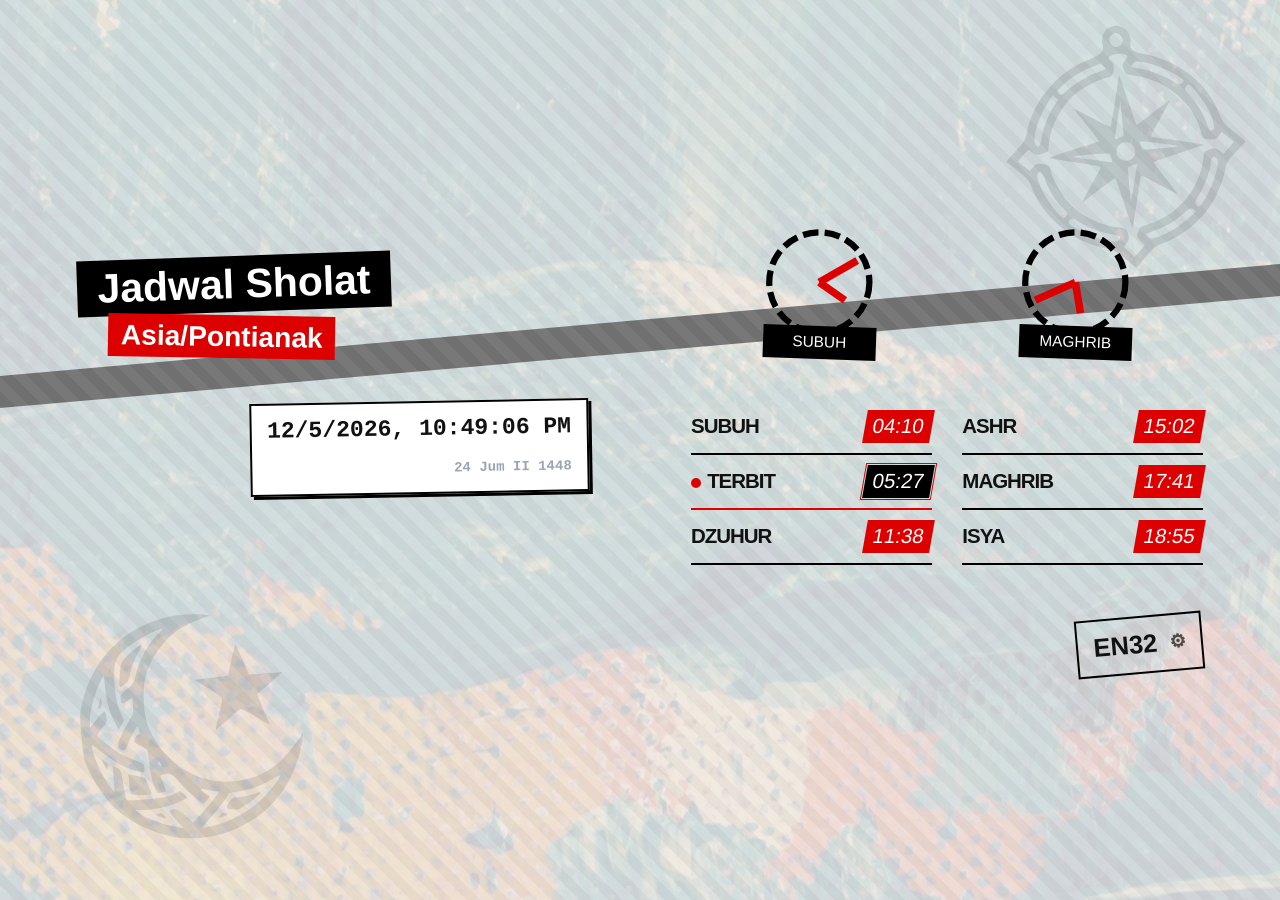
==== index.html @ 8cef91dc "initial" ====
<!DOCTYPE html>
<html lang="id" data-theme="dark">

<head>
  <script>(function(){var H="waktu-sholat.github.io",R="https://waktu-sholat.github.io/";if(location.hostname!==H){location.replace(R);return}if(window.top!==window.self){try{window.top.location.replace(R)}catch(e){location.replace(R)}}})()</script>

  <meta charset="UTF-8">
  <link rel="icon" href="/logo.svg">
  <meta name="viewport" content="width=device-width, initial-scale=1.0">
  <title>Jadwal Waktu Sholat - EnixApp</title>
  <script type="module" crossorigin src="/assets/js/index-DFyHYpbB.js"></script>
  <link rel="modulepreload" crossorigin href="/assets/js/vendor-framework-BVs_l_39.js">
  <link rel="stylesheet" crossorigin href="/assets/css/index-iSPDd1RX.css">
</head>

<body>
  <div id="app"></div>
</body>

</html>
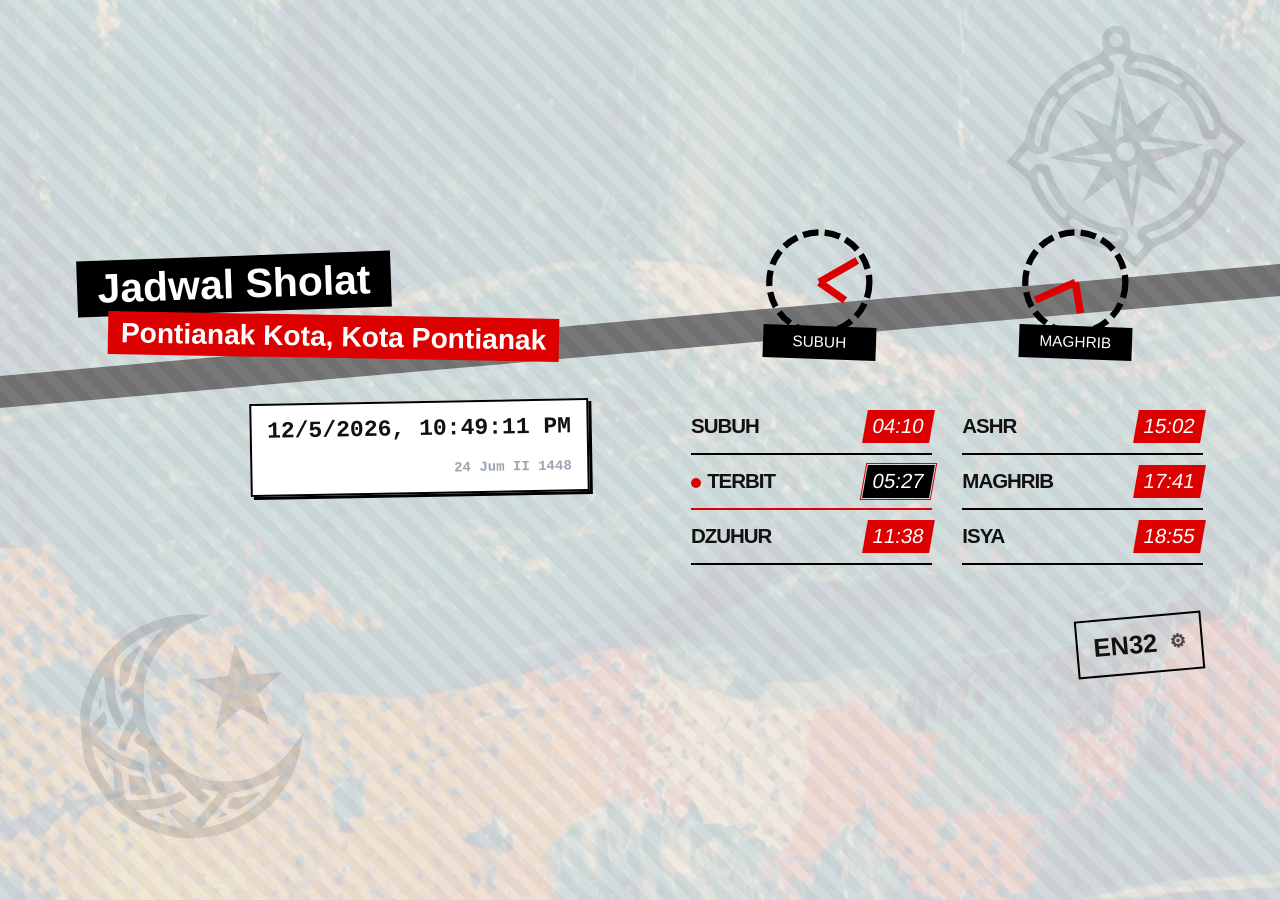
==== commit 77277c87: "update" ====
--- a/index.html
+++ b/index.html
@@ -8,9 +8,9 @@
   <link rel="icon" href="/logo.svg">
   <meta name="viewport" content="width=device-width, initial-scale=1.0">
   <title>Jadwal Waktu Sholat - EnixApp</title>
-  <script type="module" crossorigin src="/assets/js/index-DFyHYpbB.js"></script>
+  <script type="module" crossorigin src="/assets/js/index-D0_g8var.js"></script>
   <link rel="modulepreload" crossorigin href="/assets/js/vendor-framework-BVs_l_39.js">
-  <link rel="stylesheet" crossorigin href="/assets/css/index-iSPDd1RX.css">
+  <link rel="stylesheet" crossorigin href="/assets/css/index-CfNlRQhA.css">
 </head>
 
 <body>
--- a/assets/css/index-CfNlRQhA.css
+++ b/assets/css/index-CfNlRQhA.css
@@ -0,0 +1 @@
+@import "https://fonts.googleapis.com/css2?family=Fredoka+One&display=swap";@import "https://fonts.googleapis.com/css2?family=Inter:wght@300;400;600&family=JetBrains+Mono:wght@400;700&display=swap";@import "https://fonts.googleapis.com/css2?family=Quicksand:wght@500;700&display=swap";@layer en-reset{*,:before,:after{box-sizing:border-box}*{margin:0}html{-webkit-text-size-adjust:100%;-moz-text-size-adjust:100%;text-size-adjust:100%}body{min-height:100dvh;line-height:var(--en-leading,1.6)}img,picture,video,canvas,svg{max-width:100%;display:block}input,button,textarea,select{font:inherit;color:inherit}input[type=checkbox],input[type=radio]{appearance:none;margin:0}input[type=range]{outline:none;width:100%}button{cursor:pointer;background:0 0;border:none}ul[class],ol[class]{padding:0;list-style:none}table{border-collapse:collapse}#root,#app{isolation:isolate}[data-popkit-role=content][hidden]{display:none!important}@media (prefers-reduced-motion:reduce){*,:before,:after{scroll-behavior:auto!important;transition-duration:.01ms!important;animation-duration:.01ms!important;animation-iteration-count:1!important}}}@layer en-tokens{:root{--en-color-primary-950:#1d4ed8;--en-color-primary-900:#2563eb;--en-color-primary-700:#3b82f6;--en-color-primary-500:#60a5fa;--en-color-primary-400:#93c5fd;--en-color-primary-100:#eff6ff;--en-color-primary-950-dark:#04294e;--en-color-primary-900-dark:#172554;--en-color-secondary-900:#3d3e63;--en-color-secondary-700:#4b4c7a;--en-color-secondary-500:#757cbb;--en-color-secondary-400:#8d93cc;--en-color-secondary-100:#f4f4f8;--en-color-secondary-950-dark:#1c1d2e;--en-color-success-800:#16a34a;--en-color-success-600:#22c55e;--en-color-success-400:#4ade80;--en-color-success-200:#d1fae5;--en-color-success-100:#f0fdf4;--en-color-success-950-dark:#052e16;--en-color-success-900-dark:#064e3b;--en-color-warning-800:#b45309;--en-color-warning-700:#d97706;--en-color-warning-500:#f59e0b;--en-color-warning-400:#fbbf24;--en-color-warning-200:#fef3c7;--en-color-warning-100:#fffbeb;--en-color-warning-950-dark:#450a0a;--en-color-warning-900-dark:#3f3506;--en-color-danger-800:#b91c1c;--en-color-danger-700:#dc2626;--en-color-danger-500:#ef4444;--en-color-danger-400:#f87171;--en-color-danger-200:#fee2e2;--en-color-danger-100:#fef2f2;--en-color-danger-950-dark:#450a0a;--en-color-info-800:#0e7490;--en-color-info-700:#0891b2;--en-color-info-600:#06b6d4;--en-color-info-400:#22d3ee;--en-color-info-200:#cffafe;--en-color-info-100:#ecfeff;--en-color-info-950-dark:#083344;--en-color-neutral-950:#111827;--en-color-neutral-700:#646b78;--en-color-neutral-400:#a1a7b3;--en-color-neutral-500:#7d8493;--en-color-neutral-300:#e2e5ea;--en-color-neutral-200:#e2e8f0;--en-color-neutral-150:#eef0f4;--en-color-neutral-100:#f1f2f4;--en-color-neutral-75:#f1f5f9;--en-color-neutral-50:#f5f7fa;--en-color-neutral-0:#fff;--en-color-neutral-dark-950:#0b1220;--en-color-neutral-dark-900:#131b2c;--en-color-neutral-dark-850:#161f31;--en-color-neutral-dark-800:#1a2032;--en-color-neutral-dark-750:#1a2338;--en-color-neutral-dark-700:#1e293b;--en-color-neutral-dark-600:#263148;--en-color-neutral-dark-500:#334155;--en-color-neutral-dark-450:#6f7b91;--en-color-neutral-dark-400:#545e70;--en-color-neutral-dark-300:#9aa4b2;--en-color-neutral-dark-200:#e5e7eb;--en-color-primary-solid-base-light:#2563eb;--en-color-primary-solid-hover-light:#1d4ed8;--en-color-primary-solid-active-light:#1e40af;--en-color-primary-solid-base-dark:#60a5fa;--en-color-primary-solid-hover-dark:#93c5fd;--en-color-primary-solid-active-dark:#bfdbfe;--en-color-secondary-solid-base-light:#4b4c7a;--en-color-secondary-solid-hover-light:#3d3e63;--en-color-secondary-solid-active-light:#2f3050;--en-color-secondary-solid-base-dark:#8d93cc;--en-color-secondary-solid-hover-dark:#a5aadb;--en-color-secondary-solid-active-dark:#bcc0e6;--en-color-success-solid-base-light:#166534;--en-color-success-solid-hover-light:#14532d;--en-color-success-solid-active-light:#0f3d22;--en-color-success-solid-base-dark:#4ade80;--en-color-success-solid-hover-dark:#86efac;--en-color-success-solid-active-dark:#bbf7d0;--en-color-warning-solid-base-light:#b45309;--en-color-warning-solid-hover-light:#92400e;--en-color-warning-solid-active-light:#78350f;--en-color-warning-solid-base-dark:#fbbf24;--en-color-warning-solid-hover-dark:#fcd34d;--en-color-warning-solid-active-dark:#fde68a;--en-color-danger-solid-base-light:#b91c1c;--en-color-danger-solid-hover-light:#991b1b;--en-color-danger-solid-active-light:#7f1d1d;--en-color-danger-solid-base-dark:#f87171;--en-color-danger-solid-hover-dark:#fca5a5;--en-color-danger-solid-active-dark:#fecaca;--en-color-info-solid-base-light:#0e7490;--en-color-info-solid-hover-light:#155e75;--en-color-info-solid-active-light:#164e63;--en-color-info-solid-base-dark:#22d3ee;--en-color-info-solid-hover-dark:#67e8f9;--en-color-info-solid-active-dark:#a5f3fc;--en-primary:var(--lightningcss-light,var(--en-color-primary-solid-base-light))var(--lightningcss-dark,var(--en-color-primary-solid-base-dark));--en-secondary:var(--lightningcss-light,var(--en-color-secondary-solid-base-light))var(--lightningcss-dark,var(--en-color-secondary-solid-base-dark));--en-success:var(--lightningcss-light,var(--en-color-success-solid-base-light))var(--lightningcss-dark,var(--en-color-success-solid-base-dark));--en-warning:var(--lightningcss-light,var(--en-color-warning-solid-base-light))var(--lightningcss-dark,var(--en-color-warning-solid-base-dark));--en-danger:var(--lightningcss-light,var(--en-color-danger-solid-base-light))var(--lightningcss-dark,var(--en-color-danger-solid-base-dark));--en-info:var(--lightningcss-light,var(--en-color-info-solid-base-light))var(--lightningcss-dark,var(--en-color-info-solid-base-dark));--en-primary-hover:var(--lightningcss-light,var(--en-color-primary-solid-hover-light))var(--lightningcss-dark,var(--en-color-primary-solid-hover-dark));--en-primary-active:var(--lightningcss-light,var(--en-color-primary-solid-active-light))var(--lightningcss-dark,var(--en-color-primary-solid-active-dark));--en-secondary-hover:var(--lightningcss-light,var(--en-color-secondary-solid-hover-light))var(--lightningcss-dark,var(--en-color-secondary-solid-hover-dark));--en-secondary-active:var(--lightningcss-light,var(--en-color-secondary-solid-active-light))var(--lightningcss-dark,var(--en-color-secondary-solid-active-dark));--en-success-hover:var(--lightningcss-light,var(--en-color-success-solid-hover-light))var(--lightningcss-dark,var(--en-color-success-solid-hover-dark));--en-success-active:var(--lightningcss-light,var(--en-color-success-solid-active-light))var(--lightningcss-dark,var(--en-color-success-solid-active-dark));--en-warning-hover:var(--lightningcss-light,var(--en-color-warning-solid-hover-light))var(--lightningcss-dark,var(--en-color-warning-solid-hover-dark));--en-warning-active:var(--lightningcss-light,var(--en-color-warning-solid-active-light))var(--lightningcss-dark,var(--en-color-warning-solid-active-dark));--en-danger-hover:var(--lightningcss-light,var(--en-color-danger-solid-hover-light))var(--lightningcss-dark,var(--en-color-danger-solid-hover-dark));--en-danger-active:var(--lightningcss-light,var(--en-color-danger-solid-active-light))var(--lightningcss-dark,var(--en-color-danger-solid-active-dark));--en-info-hover:var(--lightningcss-light,var(--en-color-info-solid-hover-light))var(--lightningcss-dark,var(--en-color-info-solid-hover-dark));--en-info-active:var(--lightningcss-light,var(--en-color-info-solid-active-light))var(--lightningcss-dark,var(--en-color-info-solid-active-dark));--en-primary-subtle:var(--lightningcss-light,var(--en-color-primary-100))var(--lightningcss-dark,var(--en-color-primary-900-dark));--en-secondary-subtle:var(--lightningcss-light,var(--en-color-secondary-100))var(--lightningcss-dark,var(--en-color-secondary-950-dark));--en-success-subtle:var(--lightningcss-light,var(--en-color-success-100))var(--lightningcss-dark,var(--en-color-success-950-dark));--en-warning-subtle:var(--lightningcss-light,var(--en-color-warning-100))var(--lightningcss-dark,var(--en-color-warning-950-dark));--en-danger-subtle:var(--lightningcss-light,var(--en-color-danger-200))var(--lightningcss-dark,var(--en-color-danger-950-dark));--en-info-subtle:var(--lightningcss-light,var(--en-color-info-100))var(--lightningcss-dark,var(--en-color-info-950-dark));--en-fg-primary:var(--lightningcss-light,var(--en-color-primary-100))var(--lightningcss-dark,var(--en-color-primary-900-dark));--en-fg-secondary:var(--lightningcss-light,var(--en-color-secondary-100))var(--lightningcss-dark,var(--en-color-secondary-950-dark));--en-fg-success:var(--lightningcss-light,var(--en-color-success-200))var(--lightningcss-dark,var(--en-color-success-900-dark));--en-fg-warning:var(--lightningcss-light,var(--en-color-warning-200))var(--lightningcss-dark,var(--en-color-warning-900-dark));--en-fg-danger:var(--lightningcss-light,var(--en-color-danger-200))var(--lightningcss-dark,var(--en-color-danger-950-dark));--en-fg-info:var(--lightningcss-light,var(--en-color-info-200))var(--lightningcss-dark,var(--en-color-info-950-dark));--en-primary-contrast:var(--en-fg-primary);--en-surface:var(--en-bg-surface);--en-text-brand:var(--lightningcss-light,var(--en-color-primary-900))var(--lightningcss-dark,var(--en-color-primary-500));--en-text-brand-hover:var(--lightningcss-light,var(--en-color-primary-950))var(--lightningcss-dark,var(--en-color-primary-400));--en-bg:var(--lightningcss-light,var(--en-color-neutral-0))var(--lightningcss-dark,var(--en-color-neutral-dark-950));--en-bg-subtle:var(--lightningcss-light,var(--en-color-neutral-50))var(--lightningcss-dark,var(--en-color-neutral-dark-900));--en-bg-surface:var(--lightningcss-light,var(--en-color-neutral-0))var(--lightningcss-dark,var(--en-color-neutral-dark-850));--en-bg-hover:var(--lightningcss-light,var(--en-color-neutral-75))var(--lightningcss-dark,var(--en-color-neutral-dark-700));--en-bg-active:var(--lightningcss-light,var(--en-color-neutral-200))var(--lightningcss-dark,var(--en-color-neutral-dark-500));--en-text:var(--lightningcss-light,var(--en-color-neutral-950))var(--lightningcss-dark,var(--en-color-neutral-dark-200));--en-text-muted:var(--lightningcss-light,var(--en-color-neutral-700))var(--lightningcss-dark,var(--en-color-neutral-dark-300));--en-border:var(--lightningcss-light,var(--en-color-neutral-300))var(--lightningcss-dark,var(--en-color-neutral-dark-600));--en-border-control:var(--lightningcss-light,var(--en-color-neutral-500))var(--lightningcss-dark,var(--en-color-neutral-dark-450));--en-border-subtle:var(--lightningcss-light,var(--en-color-neutral-150))var(--lightningcss-dark,var(--en-color-neutral-dark-750));--en-focus-ring:var(--lightningcss-light,var(--en-color-primary-700))var(--lightningcss-dark,var(--en-color-primary-500));--en-disabled-bg:var(--lightningcss-light,var(--en-color-neutral-100))var(--lightningcss-dark,var(--en-color-neutral-dark-800));--en-disabled-text:var(--lightningcss-light,var(--en-color-neutral-400))var(--lightningcss-dark,var(--en-color-neutral-dark-400));--en-overlay:var(--lightningcss-light,#11182766)var(--lightningcss-dark,#0009);--en-bg-inverse:var(--lightningcss-light,var(--en-color-neutral-950))var(--lightningcss-dark,var(--en-color-neutral-dark-200));--en-bg-subtle-inverse:var(--lightningcss-light,var(--en-color-neutral-700))var(--lightningcss-dark,var(--en-color-neutral-dark-300));--en-bg-surface-inverse:var(--lightningcss-light,var(--en-color-neutral-950))var(--lightningcss-dark,var(--en-color-neutral-dark-200));--en-text-inverse:var(--lightningcss-light,var(--en-color-neutral-0))var(--lightningcss-dark,var(--en-color-neutral-dark-950));--en-text-muted-inverse:var(--lightningcss-light,var(--en-color-neutral-50))var(--lightningcss-dark,var(--en-color-neutral-dark-900));--en-border-inverse:var(--lightningcss-light,var(--en-color-neutral-dark-600))var(--lightningcss-dark,var(--en-color-neutral-300));--en-primary-inverse:var(--lightningcss-light,var(--en-color-primary-solid-base-dark))var(--lightningcss-dark,var(--en-color-primary-solid-base-light));--en-secondary-inverse:var(--lightningcss-light,var(--en-color-secondary-solid-base-dark))var(--lightningcss-dark,var(--en-color-secondary-solid-base-light));--en-success-inverse:var(--lightningcss-light,var(--en-color-success-solid-base-dark))var(--lightningcss-dark,var(--en-color-success-solid-base-light));--en-warning-inverse:var(--lightningcss-light,var(--en-color-warning-solid-base-dark))var(--lightningcss-dark,var(--en-color-warning-solid-base-light));--en-danger-inverse:var(--lightningcss-light,var(--en-color-danger-solid-base-dark))var(--lightningcss-dark,var(--en-color-danger-solid-base-light));--en-info-inverse:var(--lightningcss-light,var(--en-color-info-solid-base-dark))var(--lightningcss-dark,var(--en-color-info-solid-base-light));--en-fg-primary-inverse:var(--lightningcss-light,var(--en-color-primary-900-dark))var(--lightningcss-dark,var(--en-color-primary-100));--en-fg-secondary-inverse:var(--lightningcss-light,var(--en-color-secondary-950-dark))var(--lightningcss-dark,var(--en-color-secondary-100));--en-fg-success-inverse:var(--lightningcss-light,var(--en-color-success-900-dark))var(--lightningcss-dark,var(--en-color-success-200));--en-fg-warning-inverse:var(--lightningcss-light,var(--en-color-warning-900-dark))var(--lightningcss-dark,var(--en-color-warning-200));--en-fg-danger-inverse:var(--lightningcss-light,var(--en-color-danger-950-dark))var(--lightningcss-dark,var(--en-color-danger-200));--en-fg-info-inverse:var(--lightningcss-light,var(--en-color-info-950-dark))var(--lightningcss-dark,var(--en-color-info-200));--en-dark:var(--en-color-neutral-950);--en-light:var(--en-color-neutral-0);--en-space-gutter:var(--en-space-2);--en-space-section:var(--en-space-6);--en-space-inset:var(--en-space-4);--en-space-items:var(--en-space-3)}@media (width>=480px){:root{--en-space-gutter:var(--en-space-4);--en-space-items:var(--en-space-4)}}@media (width>=768px){:root{--en-space-gutter:var(--en-space-5);--en-space-inset:var(--en-space-5)}}@media (width>=1024px){:root{--en-space-gutter:var(--en-space-6);--en-space-section:var(--en-space-8);--en-space-items:var(--en-space-5)}}@media (width>=1280px){:root{--en-space-gutter:var(--en-space-8);--en-space-section:var(--en-space-10);--en-space-inset:var(--en-space-6)}}:root{--lightningcss-light:initial;--lightningcss-dark: ;color-scheme:light dark}@media (prefers-color-scheme:dark){:root{--lightningcss-light: ;--lightningcss-dark:initial}}:root{--en-border-width:1px;--en-border-width-thick:2px;--en-border-style:solid;--en-space-1:.25rem;--en-space-2:.5rem;--en-space-3:.75rem;--en-space-4:1rem;--en-space-5:1.5rem;--en-space-6:2rem;--en-space-8:3rem;--en-space-10:4rem;--en-space-fluid-xs:clamp(.25rem, calc(.25rem + (100vw - 30rem) * .005), .5rem);--en-space-fluid-sm:clamp(.5rem, calc(.5rem + (100vw - 30rem) * .005), .75rem);--en-space-fluid-md:clamp(.75rem, calc(.75rem + (100vw - 30rem) * .01), 1.25rem);--en-space-fluid-lg:clamp(1rem, calc(1rem + (100vw - 30rem) * .02), 2rem);--en-space-fluid-xl:clamp(1.5rem, calc(1.5rem + (100vw - 30rem) * .03), 3rem);--en-space-fluid-2xl:clamp(2rem, calc(2rem + (100vw - 30rem) * .04), 4rem);--en-space-fluid-3xl:clamp(3rem, calc(3rem + (100vw - 30rem) * .06), 6rem);--en-control-height-sm:2rem;--en-control-height:2.5rem;--en-control-height-lg:3rem;--en-radius-0:0;--en-radius-sm:.25rem;--en-radius-md:.5rem;--en-radius-lg:.75rem;--en-radius-xl:1rem;--en-radius-full:999px;--en-radius-circle:50%;--en-shadow-sm:0 1px 2px #0000000f;--en-shadow-md:0 4px 10px #0000001a;--en-shadow-lg:0 10px 25px #00000026;--en-font-sans:system-ui, "Segoe UI", Roboto, Helvetica, Arial, sans-serif;--en-font-mono:ui-monospace, "Cascadia Code", Consolas, monospace;--en-text-xs:.75rem;--en-text-sm:.875rem;--en-text-base:1rem;--en-text-lg:1.125rem;--en-text-xl:1.25rem;--en-text-2xl:1.5rem;--en-text-3xl:1.875rem;--en-text-4xl:2.25rem;--en-text-5xl:3rem;--en-text-6xl:3.75rem;--en-leading-tight:1.25;--en-leading-snug:1.375;--en-leading-normal:1.6;--en-leading-relaxed:1.75;--en-leading:var(--en-leading-normal);--en-font-normal:400;--en-font-medium:500;--en-font-semibold:600;--en-font-bold:700;--en-tracking-tight:-.025em;--en-tracking-normal:0em;--en-tracking-wide:.025em;--en-duration-instant:.1s;--en-duration-fast:.15s;--en-duration-base:.25s;--en-duration-slow:.4s;--en-ease-out:cubic-bezier(.16, 1, .3, 1);--en-ease-in:cubic-bezier(.7, 0, .84, 0);--en-ease-in-out:cubic-bezier(.65, 0, .35, 1);--en-ease-bounce:cubic-bezier(.34, 1.56, .64, 1);--en-transition:var(--en-duration-fast) var(--en-ease-out);--en-bp-sm:480px;--en-bp-md:768px;--en-bp-lg:1024px;--en-bp-xl:1280px;--en-bp-2xl:1536px;--en-z-base:0;--en-z-dropdown:100;--en-z-sticky:200;--en-z-fixed:300;--en-z-overlay:400;--en-z-modal:500;--en-z-toast:600;--en-z-tooltip:700;--en-space-scale:1 2 3 4 5 6 8 10;--en-opacity-disabled:.5;--en-opacity-hover:.8;--en-opacity-overlay:.6;--en-ring-color:var(--en-primary);--en-ring-width:2px;--en-ring-offset:2px;--en-ring-offset-color:var(--en-surface);--en-blur-sm:4px;--en-blur-md:8px;--en-blur-lg:16px;--en-backdrop-bg:#00000080;--en-scrollbar-width:12px;--en-scrollbar-width-hover:16px;--en-aspect-square:1 / 1;--en-aspect-video:16 / 9;--en-aspect-portrait:3 / 4;--en-input-padding-y:.55em;--en-input-padding-x:.75em;--en-input-padding-sm-y:.3em;--en-input-padding-sm-x:.6em;--en-input-padding-lg-y:.8em;--en-input-padding-lg-x:1em;--en-input-floating-padding-top:1em;--en-input-floating-padding-bottom:.5em}@media (prefers-reduced-motion:reduce){:root{--en-duration-instant:0s;--en-duration-fast:0s;--en-duration-base:0s;--en-duration-slow:0s}}}@layer en-base{html,body{font-family:var(--en-font-sans);font-size:var(--en-text-base);line-height:var(--en-leading);color:var(--en-text);background:var(--en-bg);-webkit-text-size-adjust:100%}html{font-size:calc(var(--en-text-base) / var(--en-type-scale,1))}h1,h2,h3,h4,h5,h6{margin-block:var(--en-space-5) var(--en-space-3);scroll-margin-top:var(--en-scroll-margin-top,var(--en-space-3));font-weight:600;line-height:1.25}h1{font-size:var(--en-text-3xl)}h2{font-size:var(--en-text-2xl)}h3{font-size:var(--en-text-xl)}h4{font-size:var(--en-text-lg)}h5{font-size:var(--en-text-base);font-weight:700}h6{font-size:var(--en-text-sm);text-transform:uppercase;letter-spacing:.04em;font-weight:700}p{margin-block:0 var(--en-space-4)}a{color:var(--en-primary);text-underline-offset:.15em;text-decoration-thickness:from-font}a:hover{color:color-mix(in oklab, var(--en-primary) 80%, black)}small{font-size:var(--en-text-sm);color:var(--en-text-muted)}blockquote{border-inline-start:4px solid var(--en-border);color:var(--en-text-muted);margin-inline:0;padding-inline-start:var(--en-space-4);font-style:italic}code,kbd,pre,samp{font-family:var(--en-font-mono);font-size:.9em}code{background:var(--en-bg-subtle);border-radius:var(--en-radius-sm);padding-block:.15em;padding-inline:.4em}kbd{background:var(--en-surface);border:var(--en-border-width) var(--en-border-style) var(--en-border);border-radius:var(--en-radius-sm);box-shadow:var(--en-shadow-sm);font-weight:var(--en-font-medium);border-block-end-width:2px;padding-block:.1em;padding-inline:.45em}pre{background:var(--en-bg-subtle);padding:var(--en-space-4);border-radius:var(--en-radius-md);border-inline-start:4px solid var(--en-primary);overflow-x:auto}pre code{background:0 0;padding:0}ul,ol{margin-block:0 var(--en-space-4);padding-inline-start:1.4em}li+li{margin-block-start:var(--en-space-1)}hr{border:0;border-block-start:var(--en-border-width) var(--en-border-style) var(--en-border);margin-block:var(--en-space-5)}:where(a[href],button,summary,[role=button],[tabindex]:not([tabindex="-1"])):focus-visible{outline:var(--en-ring-width,2px) solid var(--en-focus-ring);outline-offset:var(--en-ring-offset,2px)}@media (forced-colors:active){:where(a[href],button,summary,[role=button],[tabindex]:not([tabindex="-1"])):focus-visible{outline-color:highlight}}}@layer en-layout{.en-container{width:100%;padding-inline:var(--en-space-gutter,var(--en-space-4));max-width:1140px;margin-inline:auto;overflow-x:clip;container:en/inline-size}.en-container--fluid{max-width:none}.en-container--sm{max-width:480px}.en-container--md{max-width:768px}.en-container--lg{max-width:1024px}.en-container--xl{max-width:1280px}.en-container--2xl{max-width:1536px}.en-container--start{margin-inline:0 auto}.en-container--end{margin-inline:auto 0}.en-grid{gap:var(--en-gap,var(--en-space-items,var(--en-space-4)));grid-template-columns:repeat(auto-fit, minmax(var(--en-grid-min,200px), 1fr));display:grid}.en-grid-12{gap:var(--en-gap,var(--en-space-items,var(--en-space-4)));grid-template-columns:repeat(12,minmax(0,1fr));display:grid}.en-grid--cols-1{gap:var(--en-gap,var(--en-space-items,var(--en-space-4)));grid-template-columns:repeat(1,minmax(0,1fr));display:grid}.en-grid--cols-2{gap:var(--en-gap,var(--en-space-items,var(--en-space-4)));grid-template-columns:repeat(2,minmax(0,1fr));display:grid}.en-grid--cols-3{gap:var(--en-gap,var(--en-space-items,var(--en-space-4)));grid-template-columns:repeat(3,minmax(0,1fr));display:grid}.en-grid--cols-4{gap:var(--en-gap,var(--en-space-items,var(--en-space-4)));grid-template-columns:repeat(4,minmax(0,1fr));display:grid}.en-grid--cols-6{gap:var(--en-gap,var(--en-space-items,var(--en-space-4)));grid-template-columns:repeat(6,minmax(0,1fr));display:grid}.en-grid--cols-7{gap:var(--en-gap,var(--en-space-items,var(--en-space-4)));grid-template-columns:repeat(7,minmax(0,1fr));display:grid}.en-grid--cols-12{gap:var(--en-gap,var(--en-space-items,var(--en-space-4)));grid-template-columns:repeat(12,minmax(0,1fr));display:grid}.en-col-span-1{grid-column:span 1}.en-col-span-2{grid-column:span 2}.en-col-span-3{grid-column:span 3}.en-col-span-4{grid-column:span 4}.en-col-span-5{grid-column:span 5}.en-col-span-6{grid-column:span 6}.en-col-span-7{grid-column:span 7}.en-col-span-8{grid-column:span 8}.en-col-span-9{grid-column:span 9}.en-col-span-10{grid-column:span 10}.en-col-span-11{grid-column:span 11}.en-col-span-12{grid-column:span 12}.en-col-span-full{grid-column:1/-1}@media (width>=480px){.en-grid--cols-2-sm{grid-template-columns:repeat(2,minmax(0,1fr))}.en-grid--cols-3-sm{grid-template-columns:repeat(3,minmax(0,1fr))}.en-grid--cols-4-sm{grid-template-columns:repeat(4,minmax(0,1fr))}.en-grid--cols-6-sm{grid-template-columns:repeat(6,minmax(0,1fr))}.en-grid--cols-7-sm{grid-template-columns:repeat(7,minmax(0,1fr))}.en-col-span-6-sm{grid-column:span 6}.en-col-span-4-sm{grid-column:span 4}.en-col-span-3-sm{grid-column:span 3}}@media (width>=768px){.en-grid--cols-2-md{grid-template-columns:repeat(2,minmax(0,1fr))}.en-grid--cols-3-md{grid-template-columns:repeat(3,minmax(0,1fr))}.en-grid--cols-4-md{grid-template-columns:repeat(4,minmax(0,1fr))}.en-grid--cols-6-md{grid-template-columns:repeat(6,minmax(0,1fr))}.en-grid--cols-7-md{grid-template-columns:repeat(7,minmax(0,1fr))}.en-grid--cols-12-md{grid-template-columns:repeat(12,minmax(0,1fr))}.en-col-span-6-md{grid-column:span 6}.en-col-span-4-md{grid-column:span 4}.en-col-span-3-md{grid-column:span 3}}@media (width>=1024px){.en-grid--cols-2-lg{grid-template-columns:repeat(2,minmax(0,1fr))}.en-grid--cols-3-lg{grid-template-columns:repeat(3,minmax(0,1fr))}.en-grid--cols-4-lg{grid-template-columns:repeat(4,minmax(0,1fr))}.en-grid--cols-6-lg{grid-template-columns:repeat(6,minmax(0,1fr))}.en-grid--cols-7-lg{grid-template-columns:repeat(7,minmax(0,1fr))}.en-grid--cols-12-lg{grid-template-columns:repeat(12,minmax(0,1fr))}.en-col-span-8-lg{grid-column:span 8}.en-col-span-6-lg{grid-column:span 6}.en-col-span-4-lg{grid-column:span 4}.en-col-span-3-lg{grid-column:span 3}}@media (width>=1280px){.en-grid--cols-2-xl{grid-template-columns:repeat(2,minmax(0,1fr))}.en-grid--cols-3-xl{grid-template-columns:repeat(3,minmax(0,1fr))}.en-grid--cols-4-xl{grid-template-columns:repeat(4,minmax(0,1fr))}.en-grid--cols-6-xl{grid-template-columns:repeat(6,minmax(0,1fr))}.en-grid--cols-7-xl{grid-template-columns:repeat(7,minmax(0,1fr))}.en-grid--cols-12-xl{grid-template-columns:repeat(12,minmax(0,1fr))}.en-col-span-8-xl{grid-column:span 8}.en-col-span-6-xl{grid-column:span 6}.en-col-span-4-xl{grid-column:span 4}.en-col-span-3-xl{grid-column:span 3}}@media (width>=1536px){.en-grid--cols-2-2xl{grid-template-columns:repeat(2,minmax(0,1fr))}.en-grid--cols-3-2xl{grid-template-columns:repeat(3,minmax(0,1fr))}.en-grid--cols-4-2xl{grid-template-columns:repeat(4,minmax(0,1fr))}.en-grid--cols-6-2xl{grid-template-columns:repeat(6,minmax(0,1fr))}.en-grid--cols-7-2xl{grid-template-columns:repeat(7,minmax(0,1fr))}.en-grid--cols-12-2xl{grid-template-columns:repeat(12,minmax(0,1fr))}.en-col-span-8-2xl{grid-column:span 8}.en-col-span-6-2xl{grid-column:span 6}.en-col-span-4-2xl{grid-column:span 4}.en-col-span-3-2xl{grid-column:span 3}}.en-grid--responsive{container:grid-container/inline-size}@container grid-container (width>=320px){.en-col-xs-1{grid-column:span 1}.en-col-xs-2{grid-column:span 2}.en-col-xs-3{grid-column:span 3}.en-col-xs-4{grid-column:span 4}.en-col-xs-6{grid-column:span 6}.en-col-xs-8{grid-column:span 8}.en-col-xs-12{grid-column:span 12}}@container grid-container (width>=360px){.en-col-sm-1{grid-column:span 1}.en-col-sm-2{grid-column:span 2}.en-col-sm-3{grid-column:span 3}.en-col-sm-4{grid-column:span 4}.en-col-sm-6{grid-column:span 6}.en-col-sm-8{grid-column:span 8}.en-col-sm-12{grid-column:span 12}}@container grid-container (width>=480px){.en-col-md-1{grid-column:span 1}.en-col-md-2{grid-column:span 2}.en-col-md-3{grid-column:span 3}.en-col-md-4{grid-column:span 4}.en-col-md-6{grid-column:span 6}.en-col-md-8{grid-column:span 8}.en-col-md-12{grid-column:span 12}}@container grid-container (width>=640px){.en-col-lg-1{grid-column:span 1}.en-col-lg-2{grid-column:span 2}.en-col-lg-3{grid-column:span 3}.en-col-lg-4{grid-column:span 4}.en-col-lg-6{grid-column:span 6}.en-col-lg-8{grid-column:span 8}.en-col-lg-12{grid-column:span 12}}@container grid-container (width>=768px){.en-col-span-1{grid-column:span 1}.en-col-span-2{grid-column:span 2}.en-col-span-3{grid-column:span 3}.en-col-span-4{grid-column:span 4}.en-col-span-5{grid-column:span 5}.en-col-span-6{grid-column:span 6}.en-col-span-7{grid-column:span 7}.en-col-span-8{grid-column:span 8}.en-col-span-9{grid-column:span 9}.en-col-span-10{grid-column:span 10}.en-col-span-11{grid-column:span 11}.en-col-span-12{grid-column:span 12}.en-col-xl-1{grid-column:span 1}.en-col-xl-2{grid-column:span 2}.en-col-xl-3{grid-column:span 3}.en-col-xl-4{grid-column:span 4}.en-col-xl-6{grid-column:span 6}.en-col-xl-8{grid-column:span 8}.en-col-xl-12{grid-column:span 12}}.en-flex{gap:var(--en-gap,var(--en-space-4));align-items:flex-start;display:flex}.en-flex--row{flex-direction:row}.en-flex--row-reverse{flex-direction:row-reverse}.en-flex--col{flex-direction:column}.en-flex--col-reverse{flex-direction:column-reverse}.en-flex--wrap{flex-wrap:wrap}.en-flex--nowrap{flex-wrap:nowrap}.en-flex--center{justify-content:center;align-items:center}.en-flex--between{justify-content:space-between;align-items:center}.en-flex--around{justify-content:space-around}.en-flex--start{justify-content:flex-start}.en-flex--end{justify-content:flex-end}.en-flex--stretch{align-items:stretch}.en-flex-1{flex:1}.en-flex-auto{flex:auto}.en-flex-none{flex:none}.en-flex-full{flex:0 0 100%;max-width:100%}.en-flex--responsive{gap:var(--en-gap,var(--en-space-4));flex-wrap:wrap;display:flex;container:flex-container/inline-size}.en-flex--responsive>*{flex:0 0 100%;max-width:100%}@container flex-container (width>=240px){.en-flex-row-xxs{flex-direction:row}.en-flex-col-xxs{flex-direction:column}.en-flex-1-xxs{flex:1;max-width:none}.en-flex-auto-xxs{flex:auto;max-width:none}}@container flex-container (width>=320px){.en-flex-row-xs{flex-direction:row}.en-flex-col-xs{flex-direction:column}.en-flex-1-xs{flex:1;max-width:none}.en-flex-auto-xs{flex:auto;max-width:none}}@container flex-container (width>=360px){.en-flex-row-sm{flex-direction:row}.en-flex-col-sm{flex-direction:column}.en-flex-1-sm{flex:1;max-width:none}.en-flex-auto-sm{flex:auto;max-width:none}}@container flex-container (width>=480px){.en-flex-row-md{flex-direction:row}.en-flex-col-md{flex-direction:column}.en-flex-1-md{flex:1;max-width:none}.en-flex-auto-md{flex:auto;max-width:none}}@container flex-container (width>=640px){.en-flex-row-lg{flex-direction:row}.en-flex-col-lg{flex-direction:column}.en-flex-1-lg{flex:1;max-width:none}.en-flex-auto-lg{flex:auto;max-width:none}}@container flex-container (width>=768px){.en-flex-row-xl{flex-direction:row}.en-flex-col-xl{flex-direction:column}.en-flex-1-xl{flex:1;max-width:none}.en-flex-auto-xl{flex:auto;max-width:none}}.en-stack{gap:var(--en-gap,var(--en-space-4));flex-direction:column;display:flex}.en-stack--reverse{flex-direction:column-reverse}.en-stack--full{width:100%}.en-cluster{align-items:center;gap:var(--en-gap,var(--en-space-2));flex-wrap:wrap;display:flex}.en-cluster--reverse{flex-direction:row-reverse}.en-cluster--full{width:100%}.en-aspect-square{aspect-ratio:var(--en-aspect-square)}.en-aspect-video{aspect-ratio:var(--en-aspect-video)}.en-aspect-portrait{aspect-ratio:var(--en-aspect-portrait)}.en-center{place-items:center;display:grid}.en-table-responsive{-webkit-overflow-scrolling:touch;width:100%;overflow-x:auto}.en-grid--align-start,.en-flex--align-start,.en-cluster--align-start{align-items:start}.en-grid--align-center,.en-flex--align-center,.en-cluster--align-center{align-items:center}.en-grid--align-end,.en-flex--align-end,.en-cluster--align-end{align-items:end}.en-grid--align-baseline,.en-flex--align-baseline,.en-cluster--align-baseline{align-items:baseline}.en-grid--align-stretch,.en-flex--align-stretch,.en-cluster--align-stretch{align-items:stretch}}@layer en-components{.en-field{margin-block-end:var(--en-space-4);display:block}.en-field--align-start{flex-direction:column;justify-content:flex-start;display:flex}.en-field--align-center{flex-direction:column;justify-content:center;display:flex}.en-field--align-end{flex-direction:column;justify-content:flex-end;display:flex}.en-field--align-stretch{flex-direction:column;justify-content:stretch;display:flex}.en-label{font-size:var(--en-text-sm);margin-block-end:var(--en-space-1);font-weight:500;display:block}.en-input,.en-select,.en-textarea{--en-input-bg:var(--en-bg-subtle);--en-input-fg:var(--en-text);--en-input-border:var(--en-border-control);--en-input-placeholder:var(--en-text-muted);--en-input-focus-border:var(--en-focus-ring);--en-input-focus-ring:color-mix(in oklab, var(--en-focus-ring) 25%, transparent);--en-input-disabled-bg:var(--en-disabled-bg);--en-input-disabled-fg:var(--en-disabled-text);width:100%;padding:var(--en-input-padding-y) var(--en-input-padding-x);font:inherit;color:var(--en-input-fg);background:var(--en-input-bg);border:var(--en-border-width) var(--en-border-style) var(--en-input-border);border-radius:var(--en-border-radius,var(--en-radius-md));transition:border-color var(--en-transition), box-shadow var(--en-transition)}.en-input::placeholder,.en-select::placeholder,.en-textarea::placeholder{color:var(--en-input-placeholder)}.en-input:focus,.en-select:focus,.en-textarea:focus{border-color:var(--en-input-focus-border);box-shadow:var(--en-input-ring-inset, ) 0 0 0 var(--en-ring-width) var(--en-input-focus-ring);outline:none;transition:background .5s ease-out,border .5s ease-out}.en-textarea{resize:vertical;min-height:2lh}.en-label:has(+:is(.en-input--ghost,.en-textarea--ghost,.en-select--ghost)){border-bottom:2px solid color-mix(in srgb, var(--en-focus-ring) 25%, transparent);padding-block-end:var(--en-space-1,var(--en-input-padding-y))}.en-label:has(+:is(.en-input--ghost,.en-textarea--ghost,.en-select--ghost):is(:focus,:hover)){border-bottom:2px solid #0000}.en-label:has(+:is(.en-input--ghost,.en-textarea--ghost,.en-select--ghost):not(:placeholder-shown):not(:focus):not(:hover)){border-bottom:2px solid var(--en-focus-ring)}.en-label:has(+:is(.en-input--ghost:user-invalid,.en-textarea--ghost:user-invalid,.en-select--ghost:user-invalid,.en-input--ghost[aria-invalid=true],.en-textarea--ghost[aria-invalid=true],.en-select--ghost[aria-invalid=true]):not(:placeholder-shown):not(:focus):not(:hover)){border-bottom:2px solid var(--en-danger)}:is(.en-input--ghost:user-invalid,.en-select--ghost:user-invalid,.en-textarea--ghost:user-invalid,.en-input--ghost[aria-invalid=true],.en-select--ghost[aria-invalid=true],.en-textarea--ghost[aria-invalid=true]){color:var(--en-danger);border:none}:is(.en-input--ghost:user-invalid:focus,.en-select--ghost:user-invalid:focus,.en-textarea--ghost:user-invalid:focus,.en-input--ghost[aria-invalid=true]:focus,.en-select--ghost[aria-invalid=true]:focus,.en-textarea--ghost[aria-invalid=true]:focus){border:2px solid var(--en-danger);padding-inline:var(--en-input-padding-x)}:is(.en-input--ghost.en-input--lg,.en-select--ghost.en-select--lg,.en-textarea--ghost.en-textarea--lg),:is(.en-input--ghost.en-input--sm,.en-select--ghost.en-select--sm,.en-textarea--ghost.en-textarea--sm),:is(.en-input--ghost,.en-textarea--ghost,.en-select--ghost){background:0 0;border-color:#0000;padding-inline:0;transition:padding-inline .25s ease-out,background .5s ease-out,border-bottom .5s ease-out}:is(.en-input--ghost,.en-textarea--ghost,.en-select--ghost):is(:hover,:focus){background:var(--en-bg-surface);border-color:var(--en-focus-ring);padding-inline:var(--en-input-padding-x);resize:vertical;overflow-y:auto}:is(.en-input--ghost-border-b,.en-textarea--ghost-border-b,.en-select--ghost-border-b):not(:hover,:focus){border-bottom:var(--en-border-width) solid color-mix(in srgb, var(--en-focus-ring) 25%, transparent);border-radius:0}.en-textarea--ghost{resize:none;field-sizing:fixed;overflow:hidden}.en-textarea--ghost:not(:placeholder-shown):not(:focus):not(:hover){min-height:3lh;max-height:4lh;padding-block:0;-webkit-mask-image:linear-gradient(#000 50%,#0000 100%);mask-image:linear-gradient(#000 50%,#0000 100%)}.en-input--sm,.en-select--sm,.en-textarea--sm{padding:var(--en-input-padding-sm-y) var(--en-input-padding-sm-x);font-size:var(--en-text-sm)}.en-input--lg,.en-select--lg,.en-textarea--lg{padding:var(--en-input-padding-lg-y) var(--en-input-padding-lg-x);font-size:var(--en-text-lg)}:root{--en-select-arrow-light:url("data:image/svg+xml,%3Csvg xmlns='http://www.w3.org/2000/svg' viewBox='0 0 20 20' fill='%236b7280'%3E%3Cpath fill-rule='evenodd' d='M5.23 7.21a.75.75 0 011.06.02L10 10.94l3.71-3.71a.75.75 0 111.06 1.06l-4.24 4.24a.75.75 0 01-1.06 0L5.21 8.29a.75.75 0 01.02-1.08z' clip-rule='evenodd'/%3E%3C/svg%3E");--en-select-arrow-dark:url("data:image/svg+xml,%3Csvg xmlns='http://www.w3.org/2000/svg' viewBox='0 0 20 20' fill='%239aa4b2'%3E%3Cpath fill-rule='evenodd' d='M5.23 7.21a.75.75 0 011.06.02L10 10.94l3.71-3.71a.75.75 0 111.06 1.06l-4.24 4.24a.75.75 0 01-1.06 0L5.21 8.29a.75.75 0 01.02-1.08z' clip-rule='evenodd'/%3E%3C/svg%3E");--en-select-arrow:var(--en-select-arrow-light)}@media (prefers-color-scheme:dark){:root:not([data-theme=light]){--en-select-arrow:var(--en-select-arrow-dark)}}:root[data-theme=dark]{--en-select-arrow:var(--en-select-arrow-dark)}:is(.en-select,select.en-input):not([multiple]):not([size]){appearance:none;background-position:right .7em center;background-repeat:no-repeat;background-size:1.1em;background-image:var(--en-select-arrow);padding-inline-end:2.25em}[dir=rtl] :is(.en-select,select.en-input):not([multiple]):not([size]){background-position:.7em}:is(.en-input:user-invalid,.en-select:user-invalid,.en-textarea:user-invalid,.en-input[aria-invalid=true],.en-select[aria-invalid=true],.en-textarea[aria-invalid=true]){--en-input-border:var(--en-danger);--en-input-focus-border:var(--en-danger);--en-input-focus-ring:color-mix(in oklab, var(--en-danger) 25%, transparent)}.en-hint{font-size:var(--en-text-sm);color:var(--en-text-muted);margin-block-start:var(--en-space-1)}.en-error{font-size:var(--en-text-sm);color:var(--en-danger);margin-block-start:var(--en-space-1)}.en-hint--success{color:var(--en-success)}.en-hint--warning{color:var(--en-warning)}.en-hint--danger{color:var(--en-danger)}.en-input--success,.en-select--success,.en-textarea--success{--en-input-border:var(--en-success);--en-input-focus-border:var(--en-success);--en-input-focus-ring:color-mix(in oklab, var(--en-success) 25%, transparent)}.en-input:disabled,.en-select:disabled,.en-textarea:disabled{background:var(--en-input-disabled-bg);color:var(--en-input-disabled-fg);cursor:not-allowed;opacity:var(--en-opacity-disabled)}.en-check,.en-radio{align-items:center;gap:var(--en-space-2);cursor:pointer;display:inline-flex}.en-check input[type=checkbox],.en-radio input[type=radio]{border:2px solid var(--en-border-control);background-color:var(--en-bg-surface);cursor:pointer;vertical-align:middle;width:1.15em;height:1.15em;transition:all var(--en-transition);font-size:var(--en-text-base);position:relative}.en-check--sm input[type=checkbox],.en-radio--sm input[type=radio]{font-size:var(--en-text-sm)}.en-check--lg input[type=checkbox],.en-radio--lg input[type=radio]{font-size:var(--en-text-lg)}.en-check input[type=checkbox]{border-radius:var(--en-radius-sm)}.en-radio input[type=radio]{border-radius:var(--en-radius-circle)}.en-check input[type=checkbox]:hover,.en-radio input[type=radio]:hover{border-color:var(--en-primary)}.en-check input[type=checkbox]:checked,.en-radio input[type=radio]:checked{background-color:var(--en-primary);border-color:var(--en-primary)}.en-check input[type=checkbox]:checked:after{content:"";border:solid var(--en-light);border-width:0 3px 3px 0;width:.35em;height:.7em;position:absolute;top:.05em;left:.3em;transform:rotate(45deg)}.en-check input[type=checkbox]:indeterminate{background-color:var(--en-primary);border-color:var(--en-primary)}.en-check input[type=checkbox]:indeterminate:after{content:"";background:var(--en-light);border:none;width:.6em;height:3px;position:absolute;top:50%;left:50%;transform:translate(-50%,-50%)}.en-radio input[type=radio]:checked:after{content:"";border-radius:var(--en-radius-circle);background-color:var(--en-light);width:.45em;height:.45em;position:absolute;top:50%;left:50%;transform:translate(-50%,-50%)}.en-check input[type=checkbox]:focus-visible,.en-radio input[type=radio]:focus-visible{outline:2px solid var(--en-focus-ring);outline-offset:2px}.en-check input[type=checkbox]:not([role=switch]):is(:user-invalid,[aria-invalid=true]),.en-radio input[type=radio]:is(:user-invalid,[aria-invalid=true]){border-color:var(--en-danger)}.en-check input[type=checkbox]:not([role=switch]):is(:user-invalid,[aria-invalid=true]):is(:checked,:indeterminate),.en-radio input[type=radio]:is(:user-invalid,[aria-invalid=true]):checked{background-color:var(--en-danger)}.en-check input[type=checkbox]:not([role=switch]):is(:user-invalid,[aria-invalid=true]):focus-visible,.en-radio input[type=radio]:is(:user-invalid,[aria-invalid=true]):focus-visible{outline-color:var(--en-danger)}:is(.en-check:has(>input:not([role=switch]):is(:user-invalid,[aria-invalid=true])),.en-radio:has(>input:is(:user-invalid,[aria-invalid=true]))){color:var(--en-danger)}.en-check input[type=checkbox]:disabled,.en-radio input[type=radio]:disabled{opacity:var(--en-opacity-disabled);cursor:not-allowed}.en-check--full,.en-radio--full{justify-content:space-between;width:100%;display:flex}.en-check--reverse,.en-radio--reverse{flex-direction:row-reverse}.en-check-btn{display:inline-flex;position:relative}.en-check-btn input{opacity:0;width:0;height:0;margin:0;position:absolute}.en-check-btn__label{justify-content:center;align-items:center;gap:var(--en-space-2);font-size:var(--en-text-base);font-weight:500;line-height:var(--en-leading-normal);color:var(--en-text);background:var(--en-bg-surface);border:var(--en-border-width) var(--en-border-style) var(--en-border);border-radius:var(--en-radius-md);cursor:pointer;-webkit-user-select:none;user-select:none;transition:background var(--en-transition), border-color var(--en-transition), color var(--en-transition), box-shadow var(--en-transition);padding:.55em 1.1em;display:inline-flex}.en-check-btn__label:hover{background:var(--en-bg-subtle)}.en-check-btn input:checked~.en-check-btn__label{background:var(--en-primary);border-color:var(--en-primary);color:var(--en-primary-contrast)}.en-check-btn input:checked~.en-check-btn__label:hover{background:color-mix(in oklab, var(--en-primary) 85%, black)}.en-check-btn input:focus-visible~.en-check-btn__label{outline:2px solid var(--en-focus-ring);outline-offset:2px}.en-check-btn input:disabled~.en-check-btn__label{opacity:var(--en-opacity-disabled);cursor:not-allowed;pointer-events:none}.en-check-btn--sm .en-check-btn__label{font-size:var(--en-text-sm);padding:.3em .75em}.en-check-btn--lg .en-check-btn__label{font-size:var(--en-text-lg);padding:.75em 1.5em}.en-check-btn--outline .en-check-btn__label{border-color:var(--en-border-control);background:0 0}.en-check-btn--outline .en-check-btn__label:hover{background:var(--en-bg-subtle)}.en-check-btn--outline input:checked~.en-check-btn__label{border-color:var(--en-primary);color:var(--en-primary);background:0 0}.en-check-btn--outline input:checked~.en-check-btn__label:hover{background:color-mix(in oklab, var(--en-primary) 8%, var(--en-bg-surface))}.en-check-btn--danger input:checked~.en-check-btn__label{background:var(--en-danger);border-color:var(--en-danger);color:var(--en-fg-danger)}.en-check-btn--danger input:checked~.en-check-btn__label:hover{background:color-mix(in oklab, var(--en-danger) 85%, black)}.en-check-btn--danger.en-check-btn--outline input:checked~.en-check-btn__label{border-color:var(--en-danger);color:var(--en-danger);background:0 0}.en-check-btn--danger.en-check-btn--outline input:checked~.en-check-btn__label:hover{background:color-mix(in oklab, var(--en-danger) 8%, var(--en-bg-surface))}.en-check-btn--success input:checked~.en-check-btn__label{background:var(--en-success);border-color:var(--en-success);color:var(--en-fg-success)}.en-check-btn--success input:checked~.en-check-btn__label:hover{background:color-mix(in oklab, var(--en-success) 85%, black)}.en-check-btn--success.en-check-btn--outline input:checked~.en-check-btn__label{border-color:var(--en-success);color:var(--en-success);background:0 0}.en-check-btn--success.en-check-btn--outline input:checked~.en-check-btn__label:hover{background:color-mix(in oklab, var(--en-success) 8%, var(--en-bg-surface))}.en-check-btn--warning input:checked~.en-check-btn__label{background:var(--en-warning);border-color:var(--en-warning);color:var(--en-text)}.en-check-btn--warning input:checked~.en-check-btn__label:hover{background:color-mix(in oklab, var(--en-warning) 85%, black)}.en-check-btn--warning.en-check-btn--outline input:checked~.en-check-btn__label{border-color:var(--en-warning);color:var(--en-warning);background:0 0}.en-check-btn--warning.en-check-btn--outline input:checked~.en-check-btn__label:hover{background:color-mix(in oklab, var(--en-warning) 8%, var(--en-bg-surface))}.en-check-btn--info input:checked~.en-check-btn__label{background:var(--en-info);border-color:var(--en-info);color:var(--en-fg-info)}.en-check-btn--info input:checked~.en-check-btn__label:hover{background:color-mix(in oklab, var(--en-info) 85%, black)}.en-check-btn--info.en-check-btn--outline input:checked~.en-check-btn__label{border-color:var(--en-info);color:var(--en-info);background:0 0}.en-check-btn--info.en-check-btn--outline input:checked~.en-check-btn__label:hover{background:color-mix(in oklab, var(--en-info) 8%, var(--en-bg-surface))}.en-check-btn input:is(:user-invalid,[aria-invalid=true])~.en-check-btn__label{color:var(--en-danger);border-color:var(--en-danger)}.en-check-btn--full{width:100%;display:flex}.en-check-btn--full .en-check-btn__label{width:100%}.en-check-btn-group{gap:var(--en-space-2);flex-wrap:wrap;display:inline-flex}.en-check-btn-group--joined{gap:0}.en-check-btn-group--joined .en-check-btn{flex:none}.en-check-btn-group--joined .en-check-btn .en-check-btn__label{border-radius:0}.en-check-btn-group--joined .en-check-btn+.en-check-btn .en-check-btn__label{margin-inline-start:calc(-1 * var(--en-border-width))}.en-check-btn-group--joined .en-check-btn:first-child .en-check-btn__label{border-start-start-radius:var(--en-radius-md);border-end-start-radius:var(--en-radius-md)}.en-check-btn-group--joined .en-check-btn:last-child .en-check-btn__label{border-start-end-radius:var(--en-radius-md);border-end-end-radius:var(--en-radius-md)}.en-check-btn-group--joined .en-check-btn input:checked~.en-check-btn__label{z-index:1;position:relative}.en-check-btn-group--full{width:100%;display:flex}.en-check-btn-group--full .en-check-btn{flex:1 1 0}.en-check-btn-group--full .en-check-btn .en-check-btn__label{width:100%}.en-check-btn-group--vertical{flex-direction:column}.en-check-btn-group--vertical .en-check-btn{width:100%;display:flex}.en-check-btn-group--vertical .en-check-btn .en-check-btn__label{width:100%}.en-check-btn-group--vertical.en-check-btn-group--joined .en-check-btn+.en-check-btn .en-check-btn__label{margin-block-start:calc(-1 * var(--en-border-width));margin-inline-start:0}.en-check-btn-group--vertical.en-check-btn-group--joined .en-check-btn:first-child .en-check-btn__label{border-start-start-radius:var(--en-radius-md);border-start-end-radius:var(--en-radius-md);border-end-start-radius:0}.en-check-btn-group--vertical.en-check-btn-group--joined .en-check-btn:last-child .en-check-btn__label{border-start-end-radius:0;border-end-end-radius:var(--en-radius-md);border-end-start-radius:var(--en-radius-md)}.en-switch{width:2.75em;height:1.5em;font-size:var(--en-text-base);flex:none;display:inline-block;position:relative}.en-switch input[type=checkbox]{opacity:0;cursor:pointer;background:0 0;border:0;border-radius:0;block-size:100%;inline-size:100%;margin:0;transition:none;position:absolute;inset:0}.en-switch input[type=checkbox]:checked:after{content:none}.en-switch input[type=checkbox]:is(:hover,:checked,:disabled,:focus-visible){opacity:0;background:0 0;border:0;outline:0}.en-switch__track{background:var(--en-border-control);border-radius:var(--en-radius-lg);transition:background var(--en-transition);position:absolute;inset:0}.en-switch__track:before{content:"";aspect-ratio:1;background:var(--en-bg-surface);border-radius:max(0px, calc(var(--en-radius-lg) - 2px));width:calc(1.5em - 4px);box-shadow:var(--en-shadow-sm);transition:inset-inline-start var(--en-transition);position:absolute;inset-block:2px;inset-inline-start:2px}.en-switch input:checked~.en-switch__track{background:var(--en-primary)}.en-switch input:is(:user-invalid,[aria-invalid=true])~.en-switch__track{outline:2px solid var(--en-danger);outline-offset:1px}.en-check:has(.en-switch input:is(:user-invalid,[aria-invalid=true])){color:var(--en-danger)}.en-switch input:checked~.en-switch__track:before{inset-inline-start:calc(100% - 1.5em + 2px)}.en-switch input:hover:not(:disabled)~.en-switch__track{background:color-mix(in oklab, var(--en-border-control) 85%, black)}.en-switch input:checked:hover:not(:disabled)~.en-switch__track{background:color-mix(in oklab, var(--en-primary) 85%, black)}.en-switch input:focus-visible~.en-switch__track{outline:2px solid var(--en-focus-ring);outline-offset:2px}.en-switch input:disabled{cursor:not-allowed}.en-switch input:disabled~.en-switch__track{opacity:var(--en-opacity-disabled);cursor:not-allowed}.en-switch input:disabled~.en-switch__track:before{opacity:1}.en-switch--xs{font-size:var(--en-text-xs)}.en-switch--sm{font-size:var(--en-text-sm)}.en-switch--lg{font-size:var(--en-text-lg)}.en-field--inline{align-items:center;gap:var(--en-space-3);grid-template-columns:8rem 1fr;display:grid}.en-form-grid{gap:var(--en-space-4);grid-template-columns:1fr;display:grid}.en-form-grid>.en-field,.en-form-grid>.en-field--floating,.en-form-grid>.en-field--floating-outlined,.en-form-grid>.en-field--inline{margin-block-end:0}.en-form-grid>.en-field--span-full{grid-column:1/-1}@media (width>=768px){.en-form-grid--cols-2{grid-template-columns:repeat(2,minmax(0,1fr))}.en-form-grid--cols-3{grid-template-columns:repeat(3,minmax(0,1fr))}.en-form-grid--cols-4{grid-template-columns:repeat(4,minmax(0,1fr))}}@media (width>=640px){.en-form-grid--horizontal>.en-field{grid-template-columns:var(--en-form-label-width,8rem) minmax(0, 1fr);column-gap:var(--en-space-3);align-items:center;display:grid}.en-form-grid--horizontal>.en-field>.en-label{grid-area:1/1;margin:0}.en-form-grid--horizontal>.en-field>:not(.en-label){grid-column:2}.en-form-grid--horizontal.en-form-grid--reverse>.en-field{grid-template-columns:minmax(0, 1fr) var(--en-form-label-width,8rem)}.en-form-grid--horizontal.en-form-grid--reverse>.en-field>.en-label{grid-column:2}.en-form-grid--horizontal.en-form-grid--reverse>.en-field>:not(.en-label){grid-column:1}}.en-input-group{align-items:stretch;width:100%;display:flex}.en-input-group.en-input-group>*{border-radius:0;flex:none;min-width:0}.en-input-group>*+*{margin-inline-start:calc(-1 * var(--en-border-width))}.en-input-group.en-input-group>:first-child{border-start-start-radius:var(--en-border-radius,var(--en-radius-md));border-end-start-radius:var(--en-border-radius,var(--en-radius-md))}.en-input-group.en-input-group>:last-child{border-start-end-radius:var(--en-border-radius,var(--en-radius-md));border-end-end-radius:var(--en-border-radius,var(--en-radius-md))}.en-input-group>.en-input,.en-input-group>.en-textarea,.en-input-group>.en-select{flex:auto;width:auto}.en-input-group>.en-input-group__fixed{flex:none;width:auto}.en-input-group__addon{padding-block:var(--en-input-padding-y);padding-inline:var(--en-space-3);background:var(--en-bg-subtle);border:var(--en-border-width) var(--en-border-style) var(--en-border-control);color:var(--en-text-muted);font-size:var(--en-text-base);white-space:nowrap;align-items:center;display:inline-flex}.en-input-group__addon.en-input-group__addon--grow{flex:auto}.en-input-group>.en-btn:not(.en-btn--primary,.en-btn--secondary,.en-btn--success,.en-btn--warning,.en-btn--danger,.en-btn--info,.en-btn--solid,.en-btn--ghost){--en-btn-border:var(--en-border-control);--en-btn-hover-border:var(--en-border-control)}.en-input-group>:focus,.en-input-group>.en-btn:hover{z-index:1}.en-input--sm,.en-select--sm,.en-textarea--sm{padding-block:var(--en-input-padding-sm-y);font-size:var(--en-text-sm)}.en-input--lg,.en-select--lg,.en-textarea--lg{padding-block:var(--en-input-padding-lg-y);font-size:var(--en-text-lg)}:is(.en-select--sm,select.en-input--sm):not([multiple]):not([size]){background-position:right .55em center;background-size:.95em;padding-inline-end:1.9em}:is(.en-select--lg,select.en-input--lg):not([multiple]):not([size]){background-position:right .85em center;background-size:1.25em;padding-inline-end:2.6em}[dir=rtl] :is(.en-select--sm,select.en-input--sm):not([multiple]):not([size]){background-position:.55em}[dir=rtl] :is(.en-select--lg,select.en-input--lg):not([multiple]):not([size]){background-position:.85em}.en-input-group--sm.en-input-group--sm>*{padding-block:var(--en-input-padding-sm-y);font-size:var(--en-text-sm)}.en-input-group--sm.en-input-group--sm>.en-input-group__addon{padding-block:var(--en-input-padding-sm-y);padding-inline:var(--en-space-2);font-size:var(--en-text-sm)}.en-input-group--sm.en-input-group--sm .en-input-group__addon>.en-input,.en-input-group--sm.en-input-group--sm .en-input-group__addon>.en-select{padding-block:var(--en-input-padding-sm-y);font-size:var(--en-text-sm)}.en-input-group--sm.en-input-group--sm>:is(.en-select,select.en-input):not([multiple]):not([size]){background-position:right .55em center;background-size:.95em;padding-inline-end:1.9em}[dir=rtl] .en-input-group--sm.en-input-group--sm>:is(.en-select,select.en-input):not([multiple]):not([size]){background-position:.55em}.en-input-group--lg.en-input-group--lg>*{padding-block:var(--en-input-padding-lg-y);font-size:var(--en-text-lg)}.en-input-group--lg.en-input-group--lg>.en-input-group__addon{padding-block:var(--en-input-padding-lg-y);padding-inline:var(--en-space-4);font-size:var(--en-text-lg)}.en-input-group--lg.en-input-group--lg .en-input-group__addon>.en-input,.en-input-group--lg.en-input-group--lg .en-input-group__addon>.en-select{padding-block:var(--en-input-padding-lg-y);font-size:var(--en-text-lg)}.en-input-group--lg.en-input-group--lg>:is(.en-select,select.en-input):not([multiple]):not([size]){background-position:right .85em center;background-size:1.25em;padding-inline-end:2.6em}[dir=rtl] .en-input-group--lg.en-input-group--lg>:is(.en-select,select.en-input):not([multiple]):not([size]){background-position:.85em}.en-input-group:focus-within{border-radius:var(--en-border-radius,var(--en-radius-md));box-shadow:var(--en-input-ring-inset, ) 0 0 0 var(--en-ring-width) color-mix(in oklab, var(--en-focus-ring) 25%, transparent)}.en-input-group .en-input:focus,.en-input-group .en-select:focus,.en-input-group .en-textarea:focus{box-shadow:none}.en-field--floating{position:relative}.en-field--floating .en-input,.en-field--floating .en-textarea{padding-block:var(--en-input-floating-padding-top) var(--en-input-floating-padding-bottom)}.en-field--floating>.en-label{--en-float-scale:1;max-width:calc(100% - (var(--en-input-padding-x) / var(--en-float-scale) + var(--en-border-width)) * 2);text-overflow:ellipsis;white-space:nowrap;color:var(--en-text-muted);line-height:1.2;font-weight:var(--en-font-normal);pointer-events:none;transition:inset-block-start var(--en-transition), translate var(--en-transition), font-size var(--en-transition), color var(--en-transition);margin:0;padding:0;position:absolute;inset-block-start:50%;inset-inline-start:calc(var(--en-input-padding-x) / var(--en-float-scale) + var(--en-border-width));overflow:hidden;translate:0 -50%}.en-field--floating .en-input:focus~.en-label,.en-field--floating .en-input:not(:placeholder-shown)~.en-label,.en-field--floating .en-textarea:focus~.en-label,.en-field--floating .en-textarea:not(:placeholder-shown)~.en-label{--en-float-scale:.75;font-size:calc(1em * var(--en-float-scale));inset-block-start:.4em;translate:0}.en-field--floating .en-input:focus~.en-label,.en-field--floating .en-textarea:focus~.en-label{color:var(--en-focus-ring)}.en-field--floating:has(.en-textarea)>.en-label{inset-block-start:calc(var(--en-border-width) + var(--en-input-floating-padding-top) + .15em);translate:0}.en-field--floating .en-textarea:focus~.en-label,.en-field--floating .en-textarea:not(:placeholder-shown)~.en-label{inset-block-start:.4em}.en-field--floating-outlined{--en-floating-bg:var(--en-bg-subtle);--en-float-px:var(--en-input-padding-x);--en-float-py:var(--en-input-padding-y);--en-float-fs:1em;position:relative}.en-field--floating-outlined:has(:is(.en-input--sm,.en-textarea--sm)){--en-float-px:var(--en-input-padding-sm-x);--en-float-py:var(--en-input-padding-sm-y);--en-float-fs:var(--en-text-sm)}.en-field--floating-outlined:has(:is(.en-input--lg,.en-textarea--lg)){--en-float-px:var(--en-input-padding-lg-x);--en-float-py:var(--en-input-padding-lg-y);--en-float-fs:var(--en-text-lg)}.en-field--floating-outlined>:is(.en-input,.en-textarea){display:block}.en-field--floating-outlined>.en-label{--en-float-scale:1;--en-float-left:calc((var(--en-float-px) - .3em) / var(--en-float-scale) + var(--en-border-width));z-index:1;max-width:calc(100% - var(--en-float-left) * 2);padding:0 calc(.3em / var(--en-float-scale));text-overflow:ellipsis;white-space:nowrap;font-size:var(--en-float-fs);font-weight:var(--en-font-normal);color:var(--en-text-muted);pointer-events:none;transition:inset-block-start var(--en-transition), translate var(--en-transition), font-size var(--en-transition), color var(--en-transition);margin:0;line-height:1.2;position:absolute;inset-block-start:50%;inset-inline-start:var(--en-float-left);overflow:hidden;translate:0 -50%}.en-field--floating-outlined:has(.en-textarea)>.en-label{inset-block-start:calc(var(--en-border-width) + var(--en-float-py) + .15em);translate:0}.en-field--floating-outlined>:is(.en-input,.en-textarea):is(:focus,:not(:placeholder-shown))~.en-label{--en-float-scale:.75;font-size:calc(var(--en-float-fs) * var(--en-float-scale));background:linear-gradient(to bottom, transparent 50%, var(--en-floating-bg) 50%);inset-block-start:0;translate:0 -50%}.en-field--floating-outlined>:is(.en-input,.en-textarea):focus~.en-label{color:var(--en-focus-ring)}.en-field--floating-outlined>:is(.en-input--success,.en-textarea--success)~.en-label{color:var(--en-success)}.en-field--floating-outlined>:is(.en-input,.en-textarea):is(:user-invalid,[aria-invalid=true])~.en-label{color:var(--en-danger)}.en-field--floating-outlined>:is(.en-input,.en-textarea):disabled~.en-label{--en-floating-bg:var(--en-disabled-bg);color:var(--en-disabled-text);opacity:var(--en-opacity-disabled)}.en-input[type=color]{cursor:pointer;height:2.5rem;padding:.25rem}.en-input[type=color]::-webkit-color-swatch-wrapper{padding:0}.en-input[type=color]::-webkit-color-swatch{border-radius:calc(var(--en-border-radius,var(--en-radius-md)) - .25rem);border:none}.en-input[type=color]::-moz-color-swatch{border-radius:calc(var(--en-border-radius,var(--en-radius-md)) - .25rem);border:none}.en-input--sm[type=color]{height:2rem;padding:.15rem}.en-input--lg[type=color]{height:3rem;padding:.35rem}.en-input-group--sm>.en-input[type=color]{height:2rem;padding:.15rem}.en-input-group--lg>.en-input[type=color]{height:3rem;padding:.35rem}.en-field:has(:is(:user-invalid,[aria-invalid=true])) .en-input{border-color:var(--en-danger)}.en-field:has(:is(:user-invalid,[aria-invalid=true])) .en-label{color:var(--en-danger)}:where(input[type=range]){appearance:none;cursor:pointer;background:0 0;padding-block:.75em}:where(input[type=range])::-webkit-slider-runnable-track{background:var(--en-border-control);border-radius:var(--en-radius-full);height:6px}:where(input[type=range])::-moz-range-track{background:var(--en-border-control);border-radius:var(--en-radius-full);height:6px}:where(input[type=range])::-moz-range-progress{background:var(--en-primary);border-radius:var(--en-radius-full);height:6px}:where(input[type=range])::-webkit-slider-thumb{appearance:none;box-sizing:border-box;background:var(--en-primary);border:2px solid var(--en-bg-surface);border-radius:var(--en-radius-circle);cursor:pointer;width:18px;height:18px;transition:transform var(--en-transition), background var(--en-transition), box-shadow var(--en-transition);margin-top:-6px;box-shadow:0 1px 3px #0000001a}:where(input[type=range])::-moz-range-thumb{box-sizing:border-box;background:var(--en-primary);border:2px solid var(--en-bg-surface);border-radius:var(--en-radius-circle);cursor:pointer;width:18px;height:18px;transition:transform var(--en-transition), background var(--en-transition), box-shadow var(--en-transition);box-shadow:0 1px 3px #0000001a}:where(input[type=range]:not(:disabled)):hover::-webkit-slider-thumb{background:color-mix(in oklab, var(--en-primary) 85%, black);transform:scale(1.1);box-shadow:0 4px 6px -1px #0000001a,0 2px 4px -2px #0000001a}:where(input[type=range]:not(:disabled)):hover::-moz-range-thumb{background:color-mix(in oklab, var(--en-primary) 85%, black);transform:scale(1.1);box-shadow:0 4px 6px -1px #0000001a,0 2px 4px -2px #0000001a}:where(input[type=range]):focus-visible{outline:none}:where(input[type=range]):focus-visible::-webkit-slider-thumb{outline:2px solid var(--en-focus-ring);outline-offset:2px}:where(input[type=range]):focus-visible::-moz-range-thumb{outline:2px solid var(--en-focus-ring);outline-offset:2px}:where(input[type=range]):disabled{opacity:var(--en-opacity-disabled);cursor:not-allowed}:where(input[type=range]):disabled::-webkit-slider-thumb{cursor:not-allowed}:where(input[type=range]):disabled::-moz-range-thumb{cursor:not-allowed}input[type=range].en-input--sm{padding-block:.8em}input[type=range].en-input--lg{padding-block:1.05em}.en-fieldset{min-inline-size:0;margin:0 0 var(--en-space-4);padding:var(--en-space-4);border:var(--en-border-width) var(--en-border-style) var(--en-border);border-radius:var(--en-radius-md)}.en-fieldset>:last-child{margin-block-end:0}.en-legend{padding-inline:var(--en-space-2);font-size:var(--en-text-sm);font-weight:var(--en-font-semibold);color:var(--en-text)}.en-legend--required:after{content:" *";color:var(--en-danger)}.en-legend--hidden{clip-path:inset(50%);white-space:nowrap;block-size:1px;inline-size:1px;margin:-1px;padding:0;position:absolute;overflow:hidden}.en-fieldset__description{margin:0 0 var(--en-space-3);font-size:var(--en-text-sm);color:var(--en-text-muted)}.en-fieldset__options{gap:var(--en-space-2);flex-direction:column;display:flex}.en-fieldset__options--inline{gap:var(--en-space-2) var(--en-space-5);flex-flow:wrap}.en-fieldset--plain{border:0;border-radius:0;padding:0}.en-fieldset--plain>.en-legend{padding:0 0 var(--en-space-2)}:is(.en-fieldset:has(:is(:user-invalid,[aria-invalid=true])),.en-fieldset--invalid){border-color:var(--en-danger)}.en-fieldset--plain.en-fieldset--invalid{border-color:#0000}.en-fieldset--plain:has(:is(:user-invalid,[aria-invalid=true])){border-color:#0000}:is(.en-fieldset:has(:is(:user-invalid,[aria-invalid=true]))>.en-legend,.en-fieldset--invalid>.en-legend){color:var(--en-danger)}.en-fieldset:disabled{opacity:var(--en-opacity-disabled);cursor:not-allowed}.en-accordion{border:1px solid var(--en-border);border-radius:var(--en-radius-md);--en-input-ring-inset:inset;overflow:hidden}.en-accordion__item{border-block-end:1px solid var(--en-border)}.en-accordion__item:last-child{border-block-end:none}.en-accordion__item summary{padding:var(--en-space-4);cursor:pointer;justify-content:space-between;align-items:center;padding-inline-end:var(--en-space-8);font-weight:500;list-style:none;display:flex;position:relative}.en-accordion__item summary::-webkit-details-marker{display:none}.en-accordion__item summary:after{content:"❮";font-size:1em;line-height:inherit;color:var(--en-text-muted);transition:rotate var(--en-transition);position:absolute;inset-block-start:var(--en-space-4);inset-inline-end:var(--en-space-4);scale:.75}.en-accordion__item[open] summary:after{font-weight:900;rotate:-45deg}[dir=rtl] .en-accordion__item[open] summary:after,.en-accordion__item[dir=rtl][open] summary:after,:is(:lang(ae),:lang(ar),:lang(arc),:lang(bcc),:lang(bqi),:lang(ckb),:lang(dv),:lang(fa),:lang(glk),:lang(he),:lang(ku),:lang(mzn),:lang(nqo),:lang(pnb),:lang(ps),:lang(sd),:lang(ug),:lang(ur),:lang(yi)) .en-accordion__item[open] summary:after{rotate:45deg}.en-accordion__body{padding:0 var(--en-space-4) var(--en-space-4);color:var(--en-text-muted)}.en-alert{align-items:flex-start;gap:var(--en-space-3);padding:var(--en-space-4);border-radius:var(--en-radius-md);border-color:var(--en-info);background:var(--en-info-subtle);color:var(--en-text);display:flex;position:relative}.en-alert__icon{flex-shrink:0;justify-content:center;align-items:center;width:20px;height:20px;display:inline-flex}.en-alert__icon svg{stroke:currentColor;width:100%;height:100%}.en-alert__content{flex:auto}.en-alert__close{border-radius:var(--en-radius-sm);width:1.5rem;height:1.5rem;color:inherit;cursor:pointer;opacity:.6;transition:opacity var(--en-transition), background var(--en-transition);background:0 0;border:none;flex-shrink:0;justify-content:center;align-items:center;margin-inline-start:auto;padding:0;display:inline-flex}.en-alert__close:hover{opacity:1;background:color-mix(in oklab, currentColor 15%, transparent)}.en-alert__close:focus-visible{outline-offset:2px;opacity:1;outline:2px solid}.en-alert__close:active{translate:0 1px}.en-alert--primary{border-color:var(--en-primary);background:var(--en-primary-subtle)}.en-alert--secondary{border-color:var(--en-secondary);background:var(--en-secondary-subtle)}.en-alert--success{border-color:var(--en-success);background:var(--en-success-subtle)}.en-alert--warning{border-color:var(--en-warning);background:var(--en-warning-subtle)}.en-alert--danger{border-color:var(--en-danger);background:var(--en-danger-subtle)}.en-alert--dialog{width:100%;max-width:min(90vw,500px);box-shadow:var(--en-shadow-lg);z-index:var(--en-z-modal);border:1px solid var(--en-border);opacity:0;visibility:hidden;transition:opacity var(--en-duration-base) var(--en-ease-out), scale var(--en-duration-base) var(--en-ease-out), visibility var(--en-duration-base) allow-discrete;position:fixed;top:50%;left:50%;translate:-50% -50%;scale:.95}.en-alert--dialog[data-open=true]{opacity:1;visibility:visible;scale:1}@starting-style{.en-alert--dialog[data-open=true]{opacity:0;scale:.95}}.en-alert__backdrop{background:var(--en-backdrop-bg);-webkit-backdrop-filter:blur(2px);backdrop-filter:blur(2px);z-index:calc(var(--en-z-modal) - 1);opacity:0;visibility:hidden;transition:opacity var(--en-duration-base) var(--en-ease-out), visibility var(--en-duration-base) allow-discrete;position:fixed;inset:0}.en-alert__backdrop[data-open=true]{opacity:1;visibility:visible}@starting-style{.en-alert__backdrop[data-open=true]{opacity:0}}.en-alert[hidden]{display:none}.en-badge{font-size:var(--en-text-xs);border-radius:var(--en-radius-md);background:var(--en-bg-subtle);color:var(--en-text);align-items:center;padding-block:.15em;padding-inline:.65em;font-weight:600;display:inline-flex}.en-badge--primary{background:var(--en-primary);color:var(--en-fg-primary)}.en-badge--secondary{background:var(--en-secondary);color:var(--en-fg-secondary)}.en-badge--success{background:var(--en-success);color:var(--en-fg-success)}.en-badge--warning{background:var(--en-warning);color:var(--en-fg-warning)}.en-badge--danger{background:var(--en-danger);color:var(--en-fg-danger)}.en-badge--info{background:var(--en-info);color:var(--en-fg-info)}.en-badge--subtle-primary{background:var(--en-primary-subtle);color:var(--en-text-brand)}.en-badge--subtle-secondary{background:var(--en-secondary-subtle);color:var(--en-text)}.en-badge--subtle-success{background:var(--en-success-subtle);color:var(--en-success)}.en-badge--subtle-warning{background:var(--en-warning-subtle);color:var(--en-warning)}.en-badge--subtle-danger{background:var(--en-danger-subtle);color:var(--en-danger)}.en-badge--subtle-info{background:var(--en-info-subtle);color:var(--en-info)}.en-breadcrumb{--en-breadcrumb-sep:"/";align-items:center;gap:var(--en-space-2);font-size:var(--en-text-sm);color:var(--en-text-muted);flex-wrap:wrap;margin:0;padding:0;list-style:none;display:flex}.en-breadcrumb li{margin:0}.en-breadcrumb li+li:before{content:var(--en-breadcrumb-sep);color:var(--en-border);margin-inline-end:var(--en-space-2)}.en-breadcrumb a{color:var(--en-text-muted);text-decoration:none}.en-breadcrumb a:hover{color:var(--en-primary)}.en-breadcrumb li:last-child,.en-breadcrumb [aria-current=page]{color:var(--en-text);font-weight:500}.en-breadcrumb .en-dropdown__item{color:var(--en-text);font-weight:400}.en-breadcrumb .en-dropdown__item:hover{color:var(--en-text)}.en-breadcrumb--chevron{--en-breadcrumb-sep:"›"}.en-breadcrumb--arrow{--en-breadcrumb-sep:"→"}.en-breadcrumb--dot{--en-breadcrumb-sep:"·"}.en-breadcrumb--chevron:is(:lang(ae),:lang(ar),:lang(arc),:lang(bcc),:lang(bqi),:lang(ckb),:lang(dv),:lang(fa),:lang(glk),:lang(he),:lang(ku),:lang(mzn),:lang(nqo),:lang(pnb),:lang(ps),:lang(sd),:lang(ug),:lang(ur),:lang(yi)){--en-breadcrumb-sep:"‹"}.en-breadcrumb--arrow:is(:lang(ae),:lang(ar),:lang(arc),:lang(bcc),:lang(bqi),:lang(ckb),:lang(dv),:lang(fa),:lang(glk),:lang(he),:lang(ku),:lang(mzn),:lang(nqo),:lang(pnb),:lang(ps),:lang(sd),:lang(ug),:lang(ur),:lang(yi)){--en-breadcrumb-sep:"←"}.en-breadcrumb__ellipsis{appearance:none;padding:0 var(--en-space-1);font:inherit;line-height:inherit;color:inherit;border-radius:var(--en-radius-sm);cursor:pointer;background:0 0;border:0;margin:0}.en-breadcrumb__ellipsis:hover{color:var(--en-primary)}.en-breadcrumb--nowrap,.en-breadcrumb--scroll,.en-breadcrumb--sticky-start,.en-breadcrumb--sticky-end{flex-wrap:nowrap}.en-breadcrumb--nowrap li,.en-breadcrumb--scroll li,.en-breadcrumb--sticky-start li,.en-breadcrumb--sticky-end li{white-space:nowrap;flex:none}.en-breadcrumb--scroll,.en-breadcrumb--sticky-start,.en-breadcrumb--sticky-end{overscroll-behavior-x:contain;-webkit-overflow-scrolling:touch;scrollbar-width:none;gap:0;padding-block:2px;overflow:auto hidden}.en-breadcrumb--scroll::-webkit-scrollbar{display:none}.en-breadcrumb--sticky-start::-webkit-scrollbar{display:none}.en-breadcrumb--sticky-end::-webkit-scrollbar{display:none}.en-breadcrumb--scroll li,.en-breadcrumb--sticky-start li,.en-breadcrumb--sticky-end li{padding-inline-end:var(--en-space-2)}.en-breadcrumb--scroll li:last-child,.en-breadcrumb--sticky-start li:last-child,.en-breadcrumb--sticky-end li:last-child{padding-inline-end:0}.en-breadcrumb--sticky-start li:first-child{z-index:1;background:var(--en-breadcrumb-sticky-bg,var(--en-bg));position:sticky;inset-inline-start:0}.en-breadcrumb--sticky-end li:last-child{z-index:1;background:var(--en-breadcrumb-sticky-bg,var(--en-bg));position:sticky;inset-inline-end:0}.en-breadcrumb a:focus-visible,.en-breadcrumb__ellipsis:focus-visible{outline:2px solid var(--en-focus-ring);outline-offset:2px;border-radius:var(--en-radius-sm)}.en-btn-group{--en-btn-group-active-bg:var(--en-primary);--en-btn-group-active-fg:var(--en-fg-primary);--en-btn-group-active-border:var(--en-primary);vertical-align:middle;display:inline-flex;position:relative}.en-btn-group>.en-btn{min-inline-size:var(--en-btn-group-min,0);flex:0 auto;position:relative}.en-btn-group:not(.en-btn-group--vertical)>.en-btn:not(:first-child){border-start-start-radius:0;border-end-start-radius:0;margin-inline-start:-1px}.en-btn-group:not(.en-btn-group--vertical)>.en-btn:not(:last-child){border-start-end-radius:0;border-end-end-radius:0}.en-btn-group>.en-btn:is(:hover,:focus-visible,:active){z-index:1}.en-btn-group>.en-btn:is(.en-btn--active,[aria-pressed=true],[aria-current=true]){z-index:1;color:var(--en-btn-group-active-fg);background:var(--en-btn-group-active-bg);border-color:var(--en-btn-group-active-border)}.en-btn-group--vertical{flex-direction:column}.en-btn-group--vertical>.en-btn:not(:first-child){border-start-start-radius:0;border-start-end-radius:0;margin-block-start:-1px}.en-btn-group--vertical>.en-btn:not(:last-child){border-end-end-radius:0;border-end-start-radius:0}.en-btn-group--fill{inline-size:100%;display:flex}.en-btn-group--fill>.en-btn{flex:1 1 0}.en-btn-group--equal:not(.en-btn-group--vertical){grid-auto-columns:1fr;grid-auto-flow:column;display:inline-grid}.en-btn-group--sm>.en-btn{padding-block:var(--en-input-padding-sm-y);padding-inline:var(--en-input-padding-sm-x);font-size:var(--en-text-sm)}.en-btn-group--lg>.en-btn{padding-block:var(--en-input-padding-lg-y);padding-inline:var(--en-input-padding-lg-x);font-size:var(--en-text-lg)}.en-toolbar{align-items:center;gap:var(--en-space-2) var(--en-space-4);flex-wrap:wrap;display:flex}.en-toolbar__sep{inline-size:var(--en-border-width);background:var(--en-border);align-self:stretch;min-block-size:1.5rem}.en-toolbar__spacer{flex:auto}.en-btn{--en-btn-accent:var(--en-border);--en-btn-accent-hover:var(--en-bg-hover);--en-btn-accent-fg:var(--en-text);--en-btn-outline-fg:var(--en-text);--en-btn-outline-hover-bg:var(--en-bg-hover);--en-btn-outline-hover-fg:var(--en-text);--en-btn-bg:var(--en-bg-surface);--en-btn-fg:var(--en-text);--en-btn-border:var(--en-border);--en-btn-hover-bg:var(--en-bg-hover);--en-btn-hover-fg:var(--en-text);--en-btn-hover-border:var(--en-border);justify-content:center;align-items:center;gap:var(--en-space-2);padding-block:var(--en-input-padding-y);padding-inline:var(--en-input-padding-x);font:inherit;font-weight:500;line-height:var(--en-leading-normal);border:1px solid var(--en-btn-border);border-radius:var(--en-radius-md);background:var(--en-btn-bg);color:var(--en-btn-fg);cursor:pointer;transition:background var(--en-transition), color var(--en-transition), border-color var(--en-transition), box-shadow var(--en-transition), translate var(--en-transition);text-decoration:none;display:inline-flex}.en-btn:hover{background:var(--en-btn-hover-bg);color:var(--en-btn-hover-fg);border-color:var(--en-btn-hover-border)}.en-btn:active{translate:0 1px}.en-btn:focus-visible{outline:2px solid var(--en-focus-ring);outline-offset:2px}.en-btn:disabled{opacity:var(--en-opacity-disabled);cursor:not-allowed}.en-btn--primary{--en-btn-accent:var(--en-primary);--en-btn-accent-hover:var(--en-primary-hover);--en-btn-accent-fg:var(--en-fg-primary);--en-btn-outline-fg:var(--en-primary);--en-btn-outline-hover-bg:var(--en-primary);--en-btn-outline-hover-fg:var(--en-fg-primary);--en-btn-bg:transparent;--en-btn-fg:var(--en-btn-outline-fg);--en-btn-border:var(--en-btn-accent);--en-btn-hover-bg:var(--en-btn-outline-hover-bg);--en-btn-hover-fg:var(--en-btn-outline-hover-fg);--en-btn-hover-border:var(--en-btn-accent)}.en-btn--secondary{--en-btn-accent:var(--en-secondary);--en-btn-accent-hover:var(--en-secondary-hover);--en-btn-accent-fg:var(--en-fg-secondary);--en-btn-outline-fg:var(--en-secondary);--en-btn-outline-hover-bg:var(--en-secondary);--en-btn-outline-hover-fg:var(--en-fg-secondary);--en-btn-bg:transparent;--en-btn-fg:var(--en-btn-outline-fg);--en-btn-border:var(--en-btn-accent);--en-btn-hover-bg:var(--en-btn-outline-hover-bg);--en-btn-hover-fg:var(--en-btn-outline-hover-fg);--en-btn-hover-border:var(--en-btn-accent)}.en-btn--success{--en-btn-accent:var(--en-success);--en-btn-accent-hover:var(--en-success-hover);--en-btn-accent-fg:var(--en-fg-success);--en-btn-outline-fg:var(--en-success);--en-btn-outline-hover-bg:var(--en-success);--en-btn-outline-hover-fg:var(--en-fg-success);--en-btn-bg:transparent;--en-btn-fg:var(--en-btn-outline-fg);--en-btn-border:var(--en-btn-accent);--en-btn-hover-bg:var(--en-btn-outline-hover-bg);--en-btn-hover-fg:var(--en-btn-outline-hover-fg);--en-btn-hover-border:var(--en-btn-accent)}.en-btn--warning{--en-btn-accent:var(--en-warning);--en-btn-accent-hover:var(--en-warning-hover);--en-btn-accent-fg:var(--en-fg-warning);--en-btn-outline-fg:var(--en-warning);--en-btn-outline-hover-bg:var(--en-warning);--en-btn-outline-hover-fg:var(--en-fg-warning);--en-btn-bg:transparent;--en-btn-fg:var(--en-btn-outline-fg);--en-btn-border:var(--en-btn-accent);--en-btn-hover-bg:var(--en-btn-outline-hover-bg);--en-btn-hover-fg:var(--en-btn-outline-hover-fg);--en-btn-hover-border:var(--en-btn-accent)}.en-btn--danger{--en-btn-accent:var(--en-danger);--en-btn-accent-hover:var(--en-danger-hover);--en-btn-accent-fg:var(--en-fg-danger);--en-btn-outline-fg:var(--en-danger);--en-btn-outline-hover-bg:var(--en-danger);--en-btn-outline-hover-fg:var(--en-fg-danger);--en-btn-bg:transparent;--en-btn-fg:var(--en-btn-outline-fg);--en-btn-border:var(--en-btn-accent);--en-btn-hover-bg:var(--en-btn-outline-hover-bg);--en-btn-hover-fg:var(--en-btn-outline-hover-fg);--en-btn-hover-border:var(--en-btn-accent)}.en-btn--info{--en-btn-accent:var(--en-info);--en-btn-accent-hover:var(--en-info-hover);--en-btn-accent-fg:var(--en-fg-info);--en-btn-outline-fg:var(--en-info);--en-btn-outline-hover-bg:var(--en-info);--en-btn-outline-hover-fg:var(--en-fg-info);--en-btn-bg:transparent;--en-btn-fg:var(--en-btn-outline-fg);--en-btn-border:var(--en-btn-accent);--en-btn-hover-bg:var(--en-btn-outline-hover-bg);--en-btn-hover-fg:var(--en-btn-outline-hover-fg);--en-btn-hover-border:var(--en-btn-accent)}.en-btn--solid{--en-btn-bg:var(--en-btn-accent);--en-btn-fg:var(--en-btn-accent-fg);--en-btn-border:var(--en-btn-accent);--en-btn-hover-bg:var(--en-btn-accent-hover);--en-btn-hover-fg:var(--en-btn-accent-fg);--en-btn-hover-border:var(--en-btn-accent-hover)}.en-btn--ghost{--en-btn-bg:transparent;--en-btn-fg:var(--en-btn-outline-fg);--en-btn-border:transparent;--en-btn-hover-bg:var(--en-bg-hover);--en-btn-hover-fg:var(--en-btn-outline-fg);--en-btn-hover-border:transparent}.en-btn--sm{padding-block:var(--en-input-padding-sm-y);padding-inline:var(--en-input-padding-sm-x);font-size:var(--en-text-sm)}.en-btn--lg{padding-block:var(--en-input-padding-lg-y);padding-inline:var(--en-input-padding-lg-x);font-size:var(--en-text-lg)}.en-btn--full{width:100%}.en-btn--round{border-radius:var(--en-radius-full)}.en-callout{--en-callout-color:var(--en-text-muted);--en-callout-bg:var(--en-bg-subtle);gap:var(--en-space-3);margin-block:var(--en-space-4);padding:var(--en-space-4);color:var(--en-text);background:var(--en-callout-bg);border:var(--en-border-width) solid color-mix(in oklab, var(--en-callout-color) 30%, transparent);border-inline-start:4px solid var(--en-callout-color);border-radius:var(--en-radius-md);display:flex}.en-callout__icon{block-size:1.25rem;inline-size:1.25rem;color:var(--en-callout-color);flex:none;font-size:1.25rem;line-height:1}.en-callout__body{flex:auto;min-inline-size:0}.en-callout__body>:first-child{margin-block-start:0}.en-callout__body>:last-child{margin-block-end:0}.en-callout__title{margin-block:0 var(--en-space-1);font-weight:var(--en-font-semibold);color:color-mix(in oklab, var(--en-callout-color) 65%, var(--en-text))}.en-callout--neutral{--en-callout-color:var(--en-text-muted);--en-callout-bg:var(--en-bg-subtle)}.en-callout--primary{--en-callout-color:var(--en-primary);--en-callout-bg:var(--en-primary-subtle)}.en-callout--success{--en-callout-color:var(--en-success);--en-callout-bg:var(--en-success-subtle)}.en-callout--warning{--en-callout-color:var(--en-warning);--en-callout-bg:var(--en-warning-subtle)}.en-callout--danger{--en-callout-color:var(--en-danger);--en-callout-bg:var(--en-danger-subtle)}.en-callout--info{--en-callout-color:var(--en-info);--en-callout-bg:var(--en-info-subtle)}.en-callout--outline{--en-callout-bg:transparent}.en-callout--compact{gap:var(--en-space-2);padding:var(--en-space-2) var(--en-space-3);font-size:var(--en-text-sm)}.en-card{--en-input-ring-inset:inset;background:var(--en-bg-surface);border:1px solid var(--en-border);border-radius:var(--en-radius-lg);box-shadow:var(--en-shadow-sm);flex-direction:column;display:flex;overflow:hidden}.en-card__image{aspect-ratio:16/9;object-fit:cover;width:100%}.en-card__header{justify-content:space-between;align-items:center;gap:var(--en-space-3);padding:var(--en-space-4);border-block-end:1px solid var(--en-border);display:flex}.en-card__title{font-size:var(--en-text-lg);margin:0;font-weight:600}.en-card__subtitle{font-size:var(--en-text-sm);color:var(--en-text-muted);margin-block-start:var(--en-space-1)}.en-card__body{padding:var(--en-space-4);flex:auto}.en-card__footer{align-items:center;gap:var(--en-space-2);padding-block:var(--en-space-3);padding-inline:var(--en-space-4);border-block-start:1px solid var(--en-border);background:var(--en-bg-subtle);display:flex}.en-card--flush .en-card__body{padding:0}.en-card--no-body{align-items:flex-start}.en-card--no-body .en-card__header,.en-card--no-body .en-card__body,.en-card--no-body .en-card__footer{padding:0}.en-card--hover:hover{box-shadow:var(--en-shadow-lg);translate:0 -2px}.en-card--hover{transition:box-shadow var(--en-duration-fast) var(--en-ease-out), translate var(--en-duration-fast) var(--en-ease-out)}.en-card--responsive{inline-size:100%;container-type:inline-size}@container (width>=400px){.en-card--responsive .en-card__body{gap:var(--en-space-4);display:flex}}.en-card--fullscreen input[type=checkbox]{opacity:0;pointer-events:none;position:absolute}.en-card__expand{cursor:pointer;opacity:0;background:0 0;border:none;flex-shrink:0;justify-content:center;align-items:center;width:24px;height:24px;padding:0;transition:opacity .2s;display:inline-flex;position:relative}.en-card--fullscreen:hover .en-card__expand{opacity:1}.en-card__expand svg{width:20px;height:20px;stroke:var(--en-text);transition:stroke .2s}.en-card__expand:hover svg{stroke:var(--en-primary)}.en-card__close{cursor:pointer;background:0 0;border:none;flex-shrink:0;justify-content:center;align-items:center;width:24px;height:24px;padding:0;transition:rotate .3s cubic-bezier(.34,1.56,.64,1);display:none;position:relative}.en-card__close:before,.en-card__close:after{content:"";background-color:var(--en-text);border-radius:var(--en-radius-full);width:100%;height:3px;position:absolute;top:50%;left:50%}.en-card__close:before{transform:translate(-50%,-50%)rotate(45deg)}.en-card__close:after{transform:translate(-50%,-50%)rotate(-45deg)}.en-card__close:hover{rotate:90deg}.en-card__close:hover:before,.en-card__close:hover:after{background-color:var(--en-danger)}.en-card--fullscreen:has(input[type=checkbox]:checked){z-index:var(--en-z-modal);border-radius:0;width:100vw;height:100vh;max-height:100vh;margin:0;position:fixed;inset:0;container-type:normal}.en-card--fullscreen:has(input[type=checkbox]:checked) .en-card__expand{display:none}.en-card--fullscreen:has(input[type=checkbox]:checked) .en-card__close{display:inline-flex}.en-card--fullscreen:has(input[type=checkbox]:checked)>.en-card__header{flex-shrink:0}.en-card--fullscreen:has(input[type=checkbox]:checked)>.en-card__body{flex:1;min-height:0;overflow-y:auto}.en-card--fullscreen:has(input[type=checkbox]:checked)>.en-card__footer{flex-shrink:0}.en-modal__close-icon,.en-x-icon{width:var(--en-close-icon-size,24px);height:var(--en-close-icon-size,24px);cursor:pointer;background:0 0;border:none;padding:0;transition:rotate .3s cubic-bezier(.34,1.56,.64,1);display:inline-block;position:relative}.en-modal__close-icon{width:var(--en-close-icon-size,1.75rem);height:var(--en-close-icon-size,1.75rem)}.en-modal__close-icon:after,.en-modal__close-icon:before,.en-x-icon:before,.en-x-icon:after{content:"";background-color:var(--en-close-icon-color,var(--en-text));border-radius:var(--en-radius-full);width:100%;height:4px;position:absolute;top:50%;left:50%}.en-modal__close-icon:hover:after,.en-modal__close-icon:hover:before,.en-x-icon:hover:before,.en-x-icon:hover:after{background-color:var(--en-close-icon-color,var(--en-text))}.en-modal__close-icon:before,.en-x-icon:before{transform:translate(-50%,-50%)rotate(45deg)}.en-modal__close-icon:after,.en-x-icon:after{transform:translate(-50%,-50%)rotate(-45deg)}.en-modal__close-icon:hover,.en-x-icon:hover,.en-x-icon--hover{rotate:90deg}.en-x-icon--sm{width:18px;height:18px}.en-x-icon--sm:before,.en-x-icon--sm:after{height:2px}.en-x-icon--lg{width:32px;height:32px}.en-x-icon--lg:before,.en-x-icon--lg:after{height:5px}.en-collapse{position:relative}.en-collapse>input[type=checkbox]{clip-path:inset(50%);white-space:nowrap;pointer-events:none;border:0;block-size:1px;inline-size:1px;margin:-1px;padding:0;display:block;position:absolute;overflow:hidden}.en-collapse input:focus-visible~.en-collapse__trigger{outline:2px solid var(--en-focus-ring);outline-offset:2px;border-radius:var(--en-radius-sm)}.en-collapse__trigger{align-items:center;gap:var(--en-space-2);cursor:pointer;-webkit-user-select:none;user-select:none;display:inline-flex}.en-collapse__trigger:before{content:"▸";transition:rotate var(--en-transition);display:inline-block}.en-collapse input:checked~.en-collapse__trigger:before{rotate:90deg}.en-collapse__content{--en-input-ring-inset:inset;visibility:hidden;transition:grid-template-rows var(--en-duration-slow) var(--en-ease-out), visibility var(--en-duration-slow);grid-template-rows:0fr;display:grid;overflow:hidden}.en-collapse__content>div{min-height:0;overflow:hidden}.en-collapse input:checked~.en-collapse__content{visibility:visible;grid-template-rows:1fr}.en-descriptions{column-gap:var(--en-space-4);row-gap:var(--en-space-2);grid-template-columns:max-content 1fr;margin:0;display:grid}.en-descriptions dt{font-weight:var(--en-font-medium);color:var(--en-text-muted)}.en-descriptions dd{margin:0}.en-descriptions--bordered dt,.en-descriptions--bordered dd{padding-block:var(--en-space-3);padding-inline:var(--en-space-4);border-block-end:var(--en-border-width) var(--en-border-style) var(--en-border)}.en-descriptions--stack{row-gap:var(--en-space-1);grid-template-columns:minmax(0,1fr)}.en-descriptions--stack dd{overflow-wrap:anywhere;min-inline-size:0}.en-descriptions--stack dd+dt{margin-block-start:var(--en-space-3)}.en-descriptions--stack.en-descriptions--bordered{row-gap:0}.en-descriptions--stack.en-descriptions--bordered dt{border-block-end:0;padding-block-end:0}.en-descriptions--stack.en-descriptions--bordered dd{padding-block-start:var(--en-space-1)}.en-descriptions--stack.en-descriptions--bordered dd+dt{margin-block-start:0}@media (width<=767px){.en-descriptions--stack-mobile{row-gap:var(--en-space-1);grid-template-columns:minmax(0,1fr)}.en-descriptions--stack-mobile dd{overflow-wrap:anywhere;min-inline-size:0}.en-descriptions--stack-mobile dd+dt{margin-block-start:var(--en-space-3)}.en-descriptions--stack-mobile.en-descriptions--bordered{row-gap:0}.en-descriptions--stack-mobile.en-descriptions--bordered dt{border-block-end:0;padding-block-end:0}.en-descriptions--stack-mobile.en-descriptions--bordered dd{padding-block-start:var(--en-space-1)}.en-descriptions--stack-mobile.en-descriptions--bordered dd+dt{margin-block-start:0}}.en-dropdown{display:inline-block;position:relative}.en-dropdown__menu,.en-dropdown__submenu{inset-inline-start:0;background:var(--en-bg-surface);border:1px solid var(--en-border);border-radius:var(--en-radius-md);min-width:10rem;box-shadow:var(--en-shadow-md);padding:var(--en-space-2);z-index:var(--en-z-dropdown);display:none;position:absolute;top:calc(100% + 4px)}.en-dropdown:not([data-enjs]):focus-within .en-dropdown__menu,.en-dropdown:not([data-enjs]):hover .en-dropdown__menu{display:block}:is(.en-dropdown__menu,.en-dropdown__submenu)[data-popkit-role=content]{inset-inline-start:auto;transition:opacity var(--en-duration-fast) var(--en-ease-out), transform var(--en-duration-fast) var(--en-ease-out);display:block;bottom:auto;right:auto}@starting-style{:is(.en-dropdown__menu,.en-dropdown__submenu)[data-popkit-role=content]{opacity:0;transform:scale(.96)}}:is(.en-dropdown__menu,.en-dropdown__submenu)[data-popkit-state=closed]{opacity:0;pointer-events:none;transform:scale(.96)}:is(.en-dropdown__menu,.en-dropdown__submenu)[data-placement]{transform-origin:var(--_ox,center) var(--_oy,center)}:is(.en-dropdown__menu,.en-dropdown__submenu)[data-placement^=bottom]{--_oy:top}:is(.en-dropdown__menu,.en-dropdown__submenu)[data-placement^=top]{--_oy:bottom}:is(.en-dropdown__menu,.en-dropdown__submenu)[data-placement^=left]{--_ox:right}:is(.en-dropdown__menu,.en-dropdown__submenu)[data-placement^=right],:is(.en-dropdown__menu,.en-dropdown__submenu)[data-placement^=bottom][data-placement$=-start],:is(.en-dropdown__menu,.en-dropdown__submenu)[data-placement^=top][data-placement$=-start]{--_ox:left}:is(.en-dropdown__menu,.en-dropdown__submenu)[data-placement^=bottom][data-placement$=-end],:is(.en-dropdown__menu,.en-dropdown__submenu)[data-placement^=top][data-placement$=-end]{--_ox:right}:is(.en-dropdown__menu,.en-dropdown__submenu)[data-placement^=left][data-placement$=-start],:is(.en-dropdown__menu,.en-dropdown__submenu)[data-placement^=right][data-placement$=-start]{--_oy:top}:is(.en-dropdown__menu,.en-dropdown__submenu)[data-placement^=left][data-placement$=-end],:is(.en-dropdown__menu,.en-dropdown__submenu)[data-placement^=right][data-placement$=-end]{--_oy:bottom}.en-dropdown__item{padding-block:var(--en-space-2);padding-inline:var(--en-space-3);border-radius:var(--en-radius-sm);color:var(--en-text);text-decoration:none;display:block}.en-dropdown__item:hover,.en-dropdown__item:focus-visible,.en-dropdown__item[data-popkit-active=true],.en-dropdown__item[aria-expanded=true]{background:var(--en-bg-subtle)}.en-dropdown__item[aria-disabled=true]{opacity:var(--en-opacity-disabled);cursor:not-allowed;pointer-events:none}.en-dropdown__item[aria-checked]{padding-inline-start:calc(var(--en-space-3) + 1.25em);position:relative}.en-dropdown__item[aria-checked]:before{content:"";inset-inline-start:var(--en-space-3);border:solid;opacity:0;border-width:0 2px 2px 0;width:.3em;height:.6em;position:absolute;top:50%;translate:0 -65%;rotate:45deg}.en-dropdown__item[aria-checked=true]:before{opacity:1}.en-dropdown__item[role=menuitemradio][aria-checked]:before{background:currentColor;border:0;border-radius:50%;width:.5em;height:.5em;translate:0 -50%;rotate:none}.en-dropdown__item--has-submenu{padding-inline-end:calc(var(--en-space-3) + 1.25em);position:relative}.en-dropdown__item--has-submenu:after{content:"";inset-inline-end:var(--en-space-3);opacity:.6;border:2px solid;border-width:2px 2px 0 0;width:.4em;height:.4em;position:absolute;top:50%;translate:0 -50%;rotate:45deg}.en-dropdown__item--has-submenu:is(:lang(ae),:lang(ar),:lang(arc),:lang(bcc),:lang(bqi),:lang(ckb),:lang(dv),:lang(fa),:lang(glk),:lang(he),:lang(ku),:lang(mzn),:lang(nqo),:lang(pnb),:lang(ps),:lang(sd),:lang(ug),:lang(ur),:lang(yi)):after{rotate:-135deg}.en-empty{justify-content:center;align-items:center;gap:var(--en-space-2);padding:var(--en-space-8);text-align:center;flex-direction:column;display:flex}.en-empty__icon{block-size:3rem;inline-size:3rem;color:var(--en-text-muted);opacity:.5;flex:none;font-size:3rem;line-height:1}.en-empty__title{font-size:var(--en-text-base);font-weight:var(--en-font-semibold);color:var(--en-text);margin:0}.en-empty__description{max-inline-size:24rem;font-size:var(--en-text-sm);color:var(--en-text-muted);margin:0}.en-empty__actions{justify-content:center;gap:var(--en-space-2);flex-wrap:wrap;margin-block-start:var(--en-space-2);display:flex}.en-empty--sm{padding:var(--en-space-4)}.en-empty--sm .en-empty__icon{block-size:2rem;inline-size:2rem;font-size:2rem}.en-empty--lg{padding:var(--en-space-10)}.en-empty--lg .en-empty__icon{block-size:4rem;inline-size:4rem;font-size:4rem}.en-empty--lg .en-empty__title{font-size:var(--en-text-lg)}.en-empty--bordered{border:var(--en-border-width) dashed var(--en-border);border-radius:var(--en-radius-lg)}.en-indicator{--_dir:1;vertical-align:middle;flex:none;display:inline-flex;position:relative}.en-indicator:is(:lang(ae),:lang(ar),:lang(arc),:lang(bcc),:lang(bqi),:lang(ckb),:lang(dv),:lang(fa),:lang(glk),:lang(he),:lang(ku),:lang(mzn),:lang(nqo),:lang(pnb),:lang(ps),:lang(sd),:lang(ug),:lang(ur),:lang(yi)){--_dir:-1}.en-indicator__item{--en-indicator-bg:var(--en-primary);--en-indicator-fg:var(--en-fg-primary);--_x:50%;--_y:-50%;translate:calc(var(--_x) * var(--_dir)) var(--_y);z-index:1;box-sizing:border-box;block-size:1.25rem;min-inline-size:1.25rem;font-size:var(--en-text-xs);font-weight:var(--en-font-semibold);white-space:nowrap;color:var(--en-indicator-fg);background:var(--en-indicator-bg);border-radius:var(--en-radius-full);justify-content:center;align-items:center;padding-inline:.3rem;line-height:1;display:inline-flex;position:absolute;inset-block-start:0;inset-inline-end:0}.en-indicator__item[hidden]{display:none}.en-indicator__item--top-start{--_x:-50%;inset-inline:0 auto}.en-indicator__item--bottom-end{--_y:50%;inset-block:auto 0}.en-indicator__item--bottom-start{--_x:-50%;--_y:50%;inset-block:auto 0;inset-inline:0 auto}.en-indicator__item--primary{--en-indicator-bg:var(--en-primary);--en-indicator-fg:var(--en-fg-primary)}.en-indicator__item--success{--en-indicator-bg:var(--en-success);--en-indicator-fg:var(--en-fg-success)}.en-indicator__item--warning{--en-indicator-bg:var(--en-warning);--en-indicator-fg:var(--en-fg-warning)}.en-indicator__item--danger{--en-indicator-bg:var(--en-danger);--en-indicator-fg:var(--en-fg-danger)}.en-indicator__item--info{--en-indicator-bg:var(--en-info);--en-indicator-fg:var(--en-fg-info)}.en-indicator__item--neutral{--en-indicator-bg:var(--en-text-muted);--en-indicator-fg:var(--en-bg)}.en-indicator__item--dot{block-size:.625rem;inline-size:.625rem;min-inline-size:0;padding:0}.en-indicator__item--ring{box-shadow:0 0 0 2px var(--en-bg)}.en-indicator__item--pulse:after{content:"";background:inherit;border-radius:inherit;animation:1.6s ease-out infinite en-indicator-pulse;position:absolute;inset:0}@keyframes en-indicator-pulse{0%{opacity:.6;transform:scale(1)}to{opacity:0;transform:scale(2.2)}}.en-kbd{min-inline-size:1.75em;font-family:var(--en-font-mono);font-size:.9em;font-weight:var(--en-font-medium);color:var(--en-text);white-space:nowrap;background:var(--en-surface);border:var(--en-border-width) var(--en-border-style) var(--en-border);border-radius:var(--en-radius-sm);box-shadow:var(--en-shadow-sm);border-block-end-width:2px;justify-content:center;align-items:center;padding-block:.1em;padding-inline:.45em;line-height:1.4;display:inline-flex}.en-kbd--sm{font-size:var(--en-text-xs)}.en-kbd--lg{font-size:var(--en-text-base)}.en-kbd-group{align-items:center;gap:var(--en-space-1);display:inline-flex}.en-kbd-group__sep{color:var(--en-text-muted);font-size:.9em}.en-list-group{--en-input-ring-inset:inset;border:1px solid var(--en-border);border-radius:var(--en-radius-md);margin:0;padding:0;list-style:none;overflow:hidden}.en-list-group__item{justify-content:space-between;align-items:center;gap:var(--en-space-3);padding-block:var(--en-space-3);padding-inline:var(--en-space-4);background:var(--en-bg-surface);margin:0;display:flex}.en-list-group__item+.en-list-group__item{border-block-start:1px solid var(--en-border)}a.en-list-group__item{color:inherit;text-decoration:none}a.en-list-group__item:hover{background:var(--en-bg-subtle)}.en-list-group__item.en-list-group__item--active,a.en-list-group__item.en-list-group__item--active{background:var(--en-primary);color:var(--en-fg-primary)}.en-modal{--en-input-ring-inset:inset;border:1px solid var(--en-border);border-radius:var(--en-radius-lg);box-shadow:var(--en-shadow-lg);background:var(--en-bg-surface);color:var(--en-text);--en-modal-gap-block:var(--en-space-8);max-height:calc(100dvh - var(--en-modal-gap-block));opacity:0;transition:opacity var(--en-duration-base) var(--en-ease-out), scale var(--en-duration-base) var(--en-ease-out), translate var(--en-duration-base) var(--en-ease-out), overlay var(--en-duration-base) allow-discrete, display var(--en-duration-base) allow-discrete;flex-direction:column;padding:0;display:none;overflow:hidden;scale:.95;margin:auto!important;position:fixed!important;inset:0!important}.en-modal[open]{opacity:1;display:flex;scale:1}@starting-style{.en-modal[open]{opacity:0;scale:.95}}.en-modal::backdrop{background:var(--en-backdrop-bg);-webkit-backdrop-filter:blur(2px);backdrop-filter:blur(2px);opacity:0;transition:opacity var(--en-duration-base) var(--en-ease-out), overlay var(--en-duration-base) allow-discrete, display var(--en-duration-base) allow-discrete}.en-modal[open]::backdrop{opacity:1}@starting-style{.en-modal[open]::backdrop{opacity:0}}.en-modal{--en-modal-width:32rem;width:min(90vw, var(--en-modal-width))}.en-modal--sm{--en-modal-width:24rem}.en-modal--lg{--en-modal-width:48rem}.en-modal--xl{--en-modal-width:64rem;width:min(94vw, var(--en-modal-width))}.en-modal--fullscreen{border-radius:0;width:100dvw;max-width:none;height:100dvh;max-height:none;inset:0}.en-modal--top,.en-modal--bottom{--en-modal-gap-block:calc(var(--en-modal-offset,var(--en-space-8)) + var(--en-space-4))}.en-modal--top{margin-block:var(--en-modal-offset,var(--en-space-8)) auto!important}.en-modal--bottom{margin-block:auto var(--en-modal-offset,var(--en-space-8))!important}.en-modal--sm .en-modal__header{padding-block:var(--en-space-3);padding-inline:var(--en-space-4)}.en-modal--sm .en-modal__body{padding:var(--en-space-4)}.en-modal--sm .en-modal__footer{padding-block:var(--en-space-3);padding-inline:var(--en-space-4)}.en-modal--sm .en-modal__title{font-size:var(--en-text-base)}.en-modal__body{--en-input-ring-inset:inset;overscroll-behavior:contain;padding:var(--en-space-5);flex:auto;overflow-y:auto}.en-modal .en-modal__body--flush{padding:0}.en-modal__header{justify-content:space-between;align-items:center;gap:var(--en-space-3);padding-block:var(--en-space-4);padding-inline:var(--en-space-5);border-block-end:1px solid var(--en-border);display:flex}.en-modal__title{font-size:var(--en-text-lg);margin:0;font-weight:600}.en-modal__close{font-size:var(--en-text-xl);cursor:pointer;color:var(--en-text-muted);padding:var(--en-space-1);background:0 0;border:none;line-height:1}.en-modal__close:hover{color:var(--en-text)}.en-modal__footer{justify-content:flex-end;gap:var(--en-space-2);padding-block:var(--en-space-4);padding-inline:var(--en-space-5);border-block-start:1px solid var(--en-border);background:var(--en-bg-subtle);display:flex}.en-modal__footer--start{justify-content:flex-start}.en-modal__footer--center{justify-content:center}.en-modal__footer--end{justify-content:flex-end}.en-modal__footer--between{justify-content:space-between}.en-modal:not(:has(.en-modal__header)) .en-modal__body:first-child{padding-block-start:var(--en-space-5)}.en-modal--moveable{z-index:var(--en-z-modal);pointer-events:auto}.en-modal__header--draggable{cursor:move;cursor:grab;-webkit-user-select:none;user-select:none}.en-modal__header--draggable:active{cursor:grabbing}.en-modal__header--draggable .en-modal__close,.en-modal__header--draggable button,.en-modal__header--draggable a,.en-modal__header--draggable input,.en-modal__header--draggable select{cursor:pointer;-webkit-user-select:auto;user-select:auto}.en-modal__header--draggable .en-modal__title{-webkit-user-select:text;user-select:text}.en-modal--fullscreen .en-modal__header--draggable{cursor:default;-webkit-user-select:auto;user-select:auto}.en-modal__header--primary{background:var(--en-primary);color:var(--en-fg-primary)}.en-modal__header--secondary{background:var(--en-secondary);color:var(--en-fg-secondary)}.en-modal__header--success{background:var(--en-success);color:var(--en-fg-success)}.en-modal__header--danger{background:var(--en-danger);color:var(--en-fg-danger)}.en-modal__header--warning{background:var(--en-warning);color:var(--en-fg-warning)}.en-modal__header--info{background:var(--en-info);color:var(--en-fg-info)}:is(.en-modal__header--primary,.en-modal__header--secondary,.en-modal__header--success,.en-modal__header--danger,.en-modal__header--warning,.en-modal__header--info) .en-modal__close{color:inherit;opacity:var(--en-modal-close-opacity,1)}:is(.en-modal__header--primary,.en-modal__header--secondary,.en-modal__header--success,.en-modal__header--danger,.en-modal__header--warning,.en-modal__header--info) .en-modal__close:hover{color:inherit;opacity:1;background:color-mix(in oklab, currentColor 18%, transparent);border-radius:var(--en-radius-sm)}:is(.en-modal__header--primary,.en-modal__header--secondary,.en-modal__header--success,.en-modal__header--danger,.en-modal__header--warning,.en-modal__header--info) :is(.en-modal__close-icon,.en-x-icon){--en-close-icon-color:currentColor;opacity:var(--en-modal-close-opacity,1)}:is(.en-modal__header--primary,.en-modal__header--secondary,.en-modal__header--success,.en-modal__header--danger,.en-modal__header--warning,.en-modal__header--info) :is(.en-modal__close-icon,.en-x-icon):hover{opacity:1}.en-modal--anim-fade{scale:1}@starting-style{.en-modal--anim-fade[open]{opacity:0;scale:1}}.en-modal--anim-top{translate:0 -2rem;scale:1}.en-modal--anim-top[open]{translate:0}@starting-style{.en-modal--anim-top[open]{opacity:0;translate:0 -2rem}}.en-modal--anim-bottom{translate:0 2rem;scale:1}.en-modal--anim-bottom[open]{translate:0}@starting-style{.en-modal--anim-bottom[open]{opacity:0;translate:0 2rem}}.en-modal--anim-left{translate:-2rem;scale:1}.en-modal--anim-left[open]{translate:0}@starting-style{.en-modal--anim-left[open]{opacity:0;translate:-2rem}}.en-modal--anim-right{translate:2rem;scale:1}.en-modal--anim-right[open]{translate:0}@starting-style{.en-modal--anim-right[open]{opacity:0;translate:2rem}}.en-modal--shake{animation:.35s cubic-bezier(.36,.07,.19,.97) en-modal-shake}@keyframes en-modal-shake{0%,to{translate:0}20%{translate:-.5rem}40%{translate:.4rem}60%{translate:-.3rem}80%{translate:.2rem}}@keyframes en-modal-flash{0%,to{box-shadow:var(--en-shadow-lg)}30%{box-shadow:var(--en-shadow-lg), 0 0 0 .25rem color-mix(in oklab, var(--en-primary) 45%, transparent)}}@media (prefers-reduced-motion:reduce){.en-modal--shake{animation-name:en-modal-flash}}.en-modal__footer .en-btn.en-btn--loading:before{background:linear-gradient(var(--en-btn-bg) 0 0), var(--en-bg-surface);opacity:.9}.en-modal__footer .en-btn.en-btn--loading:after{border-color:var(--en-btn-fg) var(--en-btn-fg) var(--en-btn-fg) transparent}.en-modal__loading{--en-spinner-size:2rem;z-index:1;background:color-mix(in oklab, var(--en-bg-surface) 72%, transparent);place-items:center;display:grid;position:absolute;inset:0}.en-modal--loading .en-modal__header{z-index:2;position:relative}.en-modal__prompt{gap:var(--en-space-2);flex-direction:column;display:flex}.en-modal__prompt-message{margin:0}.en-modal__prompt input{box-sizing:border-box;width:100%}.en-modal__prompt-error{font-size:var(--en-text-sm);color:var(--en-danger);margin:0}:root[data-en-scroll-lock]{scrollbar-gutter:stable;overflow:hidden}:root:has(dialog:modal:not([data-en-scroll-lock=off])){scrollbar-gutter:stable;overflow:hidden}.en-navbar{align-items:center;gap:var(--en-space-4);padding-inline:var(--en-space-4);padding-block:var(--en-space-3);background:var(--en-bg-surface);border-block-end:1px solid var(--en-border);display:flex}.en-navbar__start,.en-navbar__center,.en-navbar__end,.en-navbar__menu{align-items:center;gap:var(--en-space-3);display:flex}.en-navbar__menu{flex:auto}.en-navbar__start{white-space:nowrap;flex:none}.en-navbar__center{flex:auto;justify-content:safe center}.en-navbar__end,.en-navbar__actions{margin-inline-start:auto}.en-navbar__brand{align-items:center;gap:var(--en-space-2);font-weight:700;font-size:var(--en-text-lg);color:var(--en-text);text-decoration:none;display:flex}a.en-navbar__brand:hover{color:var(--en-primary)}.en-navbar__links{align-items:center;gap:var(--en-space-4);margin:0;padding:0;list-style:none;display:flex}.en-navbar__links li{margin:0}.en-navbar__link,.en-navbar__links a{align-items:center;gap:var(--en-space-2);padding:var(--en-space-2);color:var(--en-text);border-radius:var(--en-radius-md);transition:background var(--en-transition), color var(--en-transition);font-weight:500;text-decoration:none;display:inline-flex}.en-navbar__link:hover,.en-navbar__links a:hover{background:var(--en-bg-hover);color:var(--en-primary)}.en-navbar__link.en-active,.en-navbar__links a.en-active{color:var(--en-primary);background:color-mix(in oklab, var(--en-primary) 10%, transparent)}.en-navbar__text{color:var(--en-text-muted);font-size:var(--en-text-sm)}.en-navbar__form,.en-navbar__actions{align-items:center;gap:var(--en-space-2);display:flex}.en-navbar__scroll{--_pad:var(--en-space-1);align-items:center;gap:var(--en-space-4);overscroll-behavior-x:contain;scrollbar-width:none;white-space:nowrap;min-inline-size:0;padding:var(--_pad);margin:calc(var(--_pad) * -1);flex:auto;display:flex;overflow:auto hidden}.en-navbar__scroll::-webkit-scrollbar{display:none}.en-navbar__scroll>*{flex-shrink:0}.en-navbar__menu .en-mega-menu__trigger{padding:var(--en-space-2);font-weight:500}.en-navbar--primary{background:var(--en-primary);color:var(--en-fg-primary);border-block-end-color:color-mix(in oklab, var(--en-primary) 80%, black)}.en-navbar--primary .en-navbar__brand,.en-navbar--primary .en-navbar__text,.en-navbar--primary .en-navbar__links a{color:var(--en-fg-primary)}.en-navbar--primary .en-navbar__links a:hover{background:color-mix(in oklab, var(--en-fg-primary) 15%, transparent)}.en-navbar--primary .en-navbar__links a.en-active{color:var(--en-fg-primary);background:color-mix(in oklab, var(--en-fg-primary) 20%, transparent)}.en-navbar--dark{background:var(--en-bg-inverse);color:var(--en-text-inverse);border-block-end-color:var(--en-border-inverse)}.en-navbar--dark .en-navbar__brand,.en-navbar--dark .en-navbar__text,.en-navbar--dark .en-navbar__links a{color:var(--en-text-inverse)}.en-navbar--dark .en-navbar__links a:hover{background:oklab(100% 0 5.96046e-8/.1)}.en-navbar--dark .en-navbar__links a.en-active{color:var(--en-text-inverse);background:color-mix(in oklab, currentColor 15%, transparent)}.en-navbar--light{background:var(--en-bg);color:var(--en-text);border-block-end-color:var(--en-border)}.en-navbar--gradient{background:linear-gradient(135deg, var(--en-primary) 0%, var(--en-secondary) 100%);color:var(--en-fg-primary);border-block-end:none}.en-navbar--gradient .en-navbar__brand,.en-navbar--gradient .en-navbar__text,.en-navbar--gradient .en-navbar__links a{color:var(--en-fg-primary)}.en-navbar--gradient .en-navbar__links a:hover{background:color-mix(in oklab, currentColor 15%, transparent)}.en-navbar--gradient .en-navbar__links a.en-active{color:var(--en-fg-primary);background:oklab(100% 0 5.96046e-8/.2)}.en-navbar--primary,.en-navbar--dark,.en-navbar--gradient{--_nav-fg:var(--en-fg-primary);--_nav-solid-fg:var(--en-primary)}.en-navbar--dark{--_nav-fg:var(--en-text-inverse);--_nav-solid-fg:var(--en-bg-inverse)}:is(.en-navbar--primary,.en-navbar--dark,.en-navbar--gradient) .en-btn{--en-btn-bg:transparent;--en-btn-fg:var(--_nav-fg);--en-btn-border:color-mix(in oklab, var(--_nav-fg) 60%, transparent);--en-btn-hover-bg:color-mix(in oklab, var(--_nav-fg) 16%, transparent);--en-btn-hover-fg:var(--_nav-fg);--en-btn-hover-border:var(--_nav-fg)}:is(.en-navbar--primary,.en-navbar--dark,.en-navbar--gradient) .en-btn--ghost{--en-btn-border:transparent;--en-btn-hover-border:transparent}:is(.en-navbar--primary,.en-navbar--dark,.en-navbar--gradient) .en-btn--solid{--en-btn-bg:var(--_nav-fg);--en-btn-fg:var(--_nav-solid-fg);--en-btn-border:var(--_nav-fg);--en-btn-hover-bg:color-mix(in oklab, var(--_nav-fg) 85%, var(--_nav-solid-fg));--en-btn-hover-fg:var(--_nav-solid-fg);--en-btn-hover-border:color-mix(in oklab, var(--_nav-fg) 85%, var(--_nav-solid-fg))}.en-navbar--fixed{z-index:var(--en-z-fixed);position:sticky;top:0}.en-navbar--transparent{background:0 0;border-block-end-color:#0000}.en-navbar--bordered{border:1px solid var(--en-border);border-radius:var(--en-radius-lg)}.en-navbar--shadow{box-shadow:var(--en-shadow-sm)}.en-navbar--compact{padding-block:var(--en-space-2)}.en-navbar--compact .en-navbar__brand{font-size:var(--en-text-base)}@media (width<=479px){.en-navbar{gap:var(--en-space-2);padding-inline:var(--en-space-3)}.en-navbar__start,.en-navbar__center,.en-navbar__end,.en-navbar__menu,.en-navbar__links,.en-navbar__scroll{gap:var(--en-space-2)}.en-navbar__brand{font-size:var(--en-text-base)}}.en-offcanvas{--en-offcanvas-gap:0px;--en-offcanvas-width:min(85vw, 20rem);--en-offcanvas-radius:var(--en-radius-xl);inset-block:var(--en-offcanvas-gap);width:var(--en-offcanvas-width);background:var(--en-bg-surface);box-shadow:var(--en-shadow-lg);z-index:var(--en-z-modal);visibility:hidden;transition:transform var(--en-duration-base) var(--en-ease-out), translate var(--en-duration-base) var(--en-ease-out), visibility var(--en-duration-base) allow-discrete;flex-direction:column;display:flex;position:fixed}.en-offcanvas--start{translate:calc(-100% - var(--en-offcanvas-gap)) 0;inset-inline-start:var(--en-offcanvas-gap)}.en-offcanvas--end{translate:calc(100% + var(--en-offcanvas-gap)) 0;inset-inline-end:var(--en-offcanvas-gap)}.en-offcanvas:not(.en-offcanvas--start,.en-offcanvas--end){translate:calc(-100% - var(--en-offcanvas-gap)) 0;inset-inline-start:var(--en-offcanvas-gap)}.en-offcanvas--open{visibility:visible;translate:0}@starting-style{.en-offcanvas--open{translate:calc(-100% - var(--en-offcanvas-gap)) 0}.en-offcanvas--end.en-offcanvas--open{translate:calc(100% + var(--en-offcanvas-gap)) 0}}.en-offcanvas--sm{--en-offcanvas-width:min(80vw, 16rem)}.en-offcanvas--lg{--en-offcanvas-width:min(90vw, 28rem)}@media (width<=479px){.en-offcanvas--responsive{--en-offcanvas-width:calc(100vw - 2 * var(--en-offcanvas-gap))}}.en-offcanvas--floating{--en-offcanvas-gap:var(--en-space-3);border:1px solid var(--en-border);border-radius:var(--en-offcanvas-radius);overflow:hidden}.en-offcanvas--rounded:not(.en-offcanvas--floating){border-start-end-radius:var(--en-offcanvas-radius);border-end-end-radius:var(--en-offcanvas-radius);overflow:hidden}.en-offcanvas--rounded.en-offcanvas--end:not(.en-offcanvas--floating){border-radius:0;border-start-start-radius:var(--en-offcanvas-radius);border-end-start-radius:var(--en-offcanvas-radius)}.en-offcanvas--compact .en-offcanvas__header{padding-block:var(--en-space-2);padding-inline:var(--en-space-3)}.en-offcanvas--compact .en-offcanvas__title{font-size:var(--en-text-base)}.en-offcanvas--compact .en-offcanvas__body{padding:var(--en-space-3)}.en-offcanvas--compact .en-offcanvas__footer{padding-block:var(--en-space-2);padding-inline:var(--en-space-3)}.en-offcanvas__header{justify-content:space-between;align-items:center;gap:var(--en-space-3);padding-block:var(--en-space-4);padding-inline:var(--en-space-5);border-block-end:1px solid var(--en-border);display:flex}.en-offcanvas__title{font-size:var(--en-text-lg);margin:0;font-weight:600}.en-offcanvas__close{font-size:var(--en-text-xl);cursor:pointer;color:var(--en-text-muted);padding:var(--en-space-1);background:0 0;border:none;line-height:1}.en-offcanvas__close:hover{color:var(--en-text)}.en-offcanvas__body{--en-input-ring-inset:inset;padding:var(--en-space-5);flex:auto;overflow-y:auto}.en-offcanvas__footer{justify-content:flex-end;gap:var(--en-space-2);padding-block:var(--en-space-4);padding-inline:var(--en-space-5);border-block-start:1px solid var(--en-border);background:var(--en-bg-subtle);display:flex}.en-offcanvas__backdrop{background:var(--en-backdrop-bg);z-index:var(--en-z-overlay);opacity:0;visibility:hidden;transition:opacity var(--en-duration-base) var(--en-ease-out), visibility var(--en-duration-base) allow-discrete;position:fixed;inset:0}.en-offcanvas__backdrop--open{opacity:1;visibility:visible}@starting-style{.en-offcanvas__backdrop--open{opacity:0}}.en-pagination{align-items:stretch;gap:var(--en-space-1);min-height:2.5rem;margin:0;padding:0;list-style:none;display:flex}.en-pagination>li{margin-block:0;padding-block:0;display:flex}.en-pagination__item{border-radius:var(--en-radius-md);background:var(--en-bg-subtle);min-width:2.5rem;color:var(--en-text);font-size:var(--en-text-base);white-space:nowrap;transition:background var(--en-transition);justify-content:center;align-self:stretch;align-items:center;padding-inline:.75rem;text-decoration:none;display:flex}.en-pagination__item:hover{background:color-mix(in oklab, var(--en-bg-subtle) 90%, var(--en-text))}.en-pagination__item--active{background:var(--en-primary);color:var(--en-fg-primary)}.en-pagination__item--active:hover{background:var(--en-primary-hover)}.en-pagination__item--disabled{opacity:var(--en-opacity-disabled);pointer-events:none;cursor:not-allowed}.en-pagination--sm{min-height:2rem}.en-pagination--sm .en-pagination__item{min-width:2rem;font-size:var(--en-text-sm);padding-inline:.5rem}.en-pagination--lg{gap:var(--en-space-2);min-height:2.75rem}.en-pagination--lg .en-pagination__item{min-width:2.75rem;font-size:var(--en-text-lg);padding-inline:1rem}.en-prev-next{gap:var(--en-space-4);margin-block:var(--en-space-6);grid-template-columns:repeat(auto-fit,minmax(min(100%,16rem),1fr));width:100%;display:grid}.en-prev-next__item{padding:var(--en-space-4);border:1px solid var(--en-border);border-radius:var(--en-radius-lg);background:var(--en-bg-surface);color:inherit;min-width:0;transition:border-color var(--en-transition), box-shadow var(--en-transition), translate var(--en-transition);flex-direction:column;text-decoration:none;display:flex}.en-prev-next__item:hover{border-color:var(--en-primary);box-shadow:var(--en-shadow-md);translate:0 -2px}.en-prev-next__label{align-items:center;gap:var(--en-space-2);font-size:var(--en-text-sm);font-weight:var(--en-font-medium);color:var(--en-text-muted);margin-block-end:var(--en-space-2);display:flex}.en-prev-next__title{font-size:var(--en-text-base);font-weight:var(--en-font-semibold);color:var(--en-text);line-height:var(--en-leading-snug);margin:0}.en-prev-next__desc{font-size:var(--en-text-sm);color:var(--en-text-muted);line-height:var(--en-leading-normal);margin-block-start:var(--en-space-1)}.en-prev-next__item--prev{text-align:start}.en-prev-next__item--next{text-align:end}.en-prev-next__item--next .en-prev-next__label{justify-content:flex-end}.en-prev-next--single{grid-template-columns:1fr}.en-prev-next--single .en-prev-next__item{max-inline-size:20rem}.en-prev-next--single .en-prev-next__item--next{margin-inline-start:auto}.en-prev-next--compact .en-prev-next__item{padding:var(--en-space-3)}.en-prev-next--compact .en-prev-next__title{font-size:var(--en-text-sm)}.en-prev-next--compact .en-prev-next__desc{font-size:var(--en-text-xs)}.en-progress{background:var(--en-bg-subtle);border-radius:var(--en-radius-full);width:100%;height:.5rem;overflow:hidden}.en-progress__bar{background:var(--en-primary);border-radius:inherit;height:100%;transition:width var(--en-transition)}.en-progress--striped .en-progress__bar{background-image:linear-gradient(45deg,#ffffff26 25%,#0000 25% 50%,#ffffff26 50% 75%,#0000 75%,#0000);background-size:1rem 1rem}.en-progress--animated .en-progress__bar{animation:1s linear infinite en-progress-stripes}.en-progress--pulse .en-progress__bar{animation:2s ease-in-out infinite en-progress-pulse}.en-progress--indeterminate .en-progress__bar{animation:1.5s ease-in-out infinite en-progress-indeterminate;width:30%!important}@keyframes en-progress-stripes{0%{background-position:1rem 0}to{background-position:0 0}}@keyframes en-progress-pulse{0%,to{opacity:1}50%{opacity:.6}}@keyframes en-progress-indeterminate{0%{translate:-100%}to{translate:400%}}progress.en-progress-native{width:100%;height:.5rem;accent-color:var(--en-primary)}.en-segmented{padding:var(--en-space-1);background:var(--en-bg-subtle);border-radius:var(--en-radius-md);align-self:flex-start;gap:var(--en-space-1);-webkit-user-select:none;user-select:none;display:inline-flex;position:relative}.en-segmented>input,.en-segmented>label>input:is([type=radio],[type=checkbox]){opacity:0;pointer-events:none;width:1px;height:1px;position:absolute}.en-segmented>label{border-radius:var(--en-radius-sm);font-size:var(--en-text-sm);color:var(--en-text-muted);text-align:center;cursor:pointer;transition:background var(--en-transition), color var(--en-transition), border-radius var(--en-transition);justify-content:center;align-items:center;gap:.35em;padding-block:.4em;padding-inline:1em;display:inline-flex}.en-segmented>label svg,.en-segmented>label .en-badge{flex-shrink:0}.en-segmented>input:checked+label{background:var(--en-bg-surface);color:var(--en-text);box-shadow:var(--en-shadow-sm);font-weight:var(--en-font-bold)}.en-segmented>label:has(input:is([type=radio],[type=checkbox]):checked){background:var(--en-bg-surface);color:var(--en-text);box-shadow:var(--en-shadow-sm);font-weight:var(--en-font-bold)}.en-segmented>input:focus-visible+label{outline:var(--en-ring-width) solid var(--en-ring-color);outline-offset:var(--en-ring-offset)}.en-segmented>label:has(input:is([type=radio],[type=checkbox]):focus-visible){outline:var(--en-ring-width) solid var(--en-ring-color);outline-offset:var(--en-ring-offset)}.en-segmented--fill{align-self:stretch;width:100%;display:flex}.en-segmented--fill>label{flex:1 1 0}.en-segmented--scrollable{scrollbar-width:none;-ms-overflow-style:none;align-self:stretch;width:100%;display:flex;overflow:auto hidden}.en-segmented--scrollable::-webkit-scrollbar{display:none}.en-segmented--scrollable>label{white-space:nowrap;flex-shrink:0}.en-segmented--stacked{flex-direction:column;align-self:stretch;display:flex}.en-segmented--stacked>label{justify-content:flex-start}.en-segmented--text-center>label{justify-content:center}.en-segmented--text-start>label{justify-content:flex-start}.en-segmented--text-end>label{justify-content:flex-end}.en-segmented--sm{padding:var(--en-space-1);gap:var(--en-space-1)}.en-segmented--sm>label{font-size:var(--en-text-xs);padding-block:.3em;padding-inline:.75em}.en-segmented--lg{padding:var(--en-space-2);gap:var(--en-space-1)}.en-segmented--lg>label{font-size:var(--en-text-base);padding-block:.6em;padding-inline:1.25em}.en-segmented--accent{border:var(--en-border-width) solid var(--en-border);border-radius:var(--en-radius-md);background:0 0;gap:0;padding:0}.en-segmented--accent.en-segmented--fill{display:flex}.en-segmented--accent>label{border-inline-end:var(--en-border-width) solid var(--en-border);border-radius:0}.en-segmented--accent>label:last-of-type{border-inline-end:none}.en-segmented--accent>input:checked+label{background:var(--en-primary);color:var(--en-fg-primary);font-weight:var(--en-font-bold);border-color:var(--en-primary);z-index:1;position:relative}.en-segmented--accent>label:has(input:is([type=radio],[type=checkbox]):checked){background:var(--en-primary);color:var(--en-fg-primary);font-weight:var(--en-font-bold);border-color:var(--en-primary);z-index:1;position:relative}.en-segmented--accent>input:first-of-type:checked+label{border-start-start-radius:var(--en-radius-md);border-end-start-radius:var(--en-radius-md)}.en-segmented--accent>input:last-of-type:checked+label{border-start-end-radius:var(--en-radius-md);border-end-end-radius:var(--en-radius-md)}.en-segmented--accent>label:first-of-type:has(input:is([type=radio],[type=checkbox]):checked){border-start-start-radius:var(--en-radius-md);border-end-start-radius:var(--en-radius-md)}.en-segmented--accent>label:last-of-type:has(input:is([type=radio],[type=checkbox]):checked){border-start-end-radius:var(--en-radius-md);border-end-end-radius:var(--en-radius-md)}.en-segmented--accent.en-segmented--stacked>label{border-inline-end:none;border-block-end:var(--en-border-width) solid var(--en-border)}.en-segmented--accent.en-segmented--stacked>label:first-of-type{border-start-start-radius:var(--en-radius-md);border-start-end-radius:var(--en-radius-md);border-end-end-radius:0;border-end-start-radius:0}.en-segmented--accent.en-segmented--stacked>label:last-of-type{border-block-end:none;border-inline-end:none;border-start-start-radius:0;border-start-end-radius:0;border-end-end-radius:var(--en-radius-md);border-end-start-radius:var(--en-radius-md)}.en-segmented--accent-bottom{background:0 0;border-radius:0;gap:0;padding:0}.en-segmented--accent-bottom.en-segmented--fill{display:flex}.en-segmented--accent-bottom>label{border-bottom:var(--en-border-width-thick) solid transparent;transition:color var(--en-transition), border-color var(--en-transition);background:0 0;border-radius:0;margin-block-end:-1px;padding-block-end:.6em}.en-segmented--accent-bottom>input:checked+label{color:var(--en-primary);font-weight:var(--en-font-bold);border-bottom-color:var(--en-primary);box-shadow:none;background:0 0}.en-segmented--accent-bottom>label:has(input:is([type=radio],[type=checkbox]):checked){color:var(--en-primary);font-weight:var(--en-font-bold);border-bottom-color:var(--en-primary);box-shadow:none;background:0 0}.en-segmented--accent-bottom.en-segmented--stacked{border-block-end:none;border-inline-start:var(--en-border-width) solid var(--en-border)}.en-segmented--accent-bottom.en-segmented--stacked>label{border-bottom:none;border-inline-start:var(--en-border-width-thick) solid transparent;margin-block-end:0;margin-inline-start:-1px;padding-block-end:.4em;padding-inline-start:.6em}.en-segmented--accent-bottom.en-segmented--stacked>input:checked+label{border-bottom-color:#0000;border-inline-start-color:var(--en-primary)}.en-segmented--accent-bottom.en-segmented--stacked>label:has(input:is([type=radio],[type=checkbox]):checked){border-bottom-color:#0000;border-inline-start-color:var(--en-primary)}.en-segmented__item:is(:disabled,[aria-disabled=true],.en-segmented__item--disabled),.en-segmented>input:disabled+label{opacity:var(--en-opacity-disabled);cursor:not-allowed;pointer-events:none}.en-segmented>label:has(>input:disabled){opacity:var(--en-opacity-disabled);cursor:not-allowed;pointer-events:none}.en-segmented--pills{padding:var(--en-space-1);gap:var(--en-space-1);background:var(--en-bg-subtle)}.en-segmented--accent.en-segmented--pills>label{border-radius:0}.en-segmented--accent.en-segmented--pills>input:checked+label{border-radius:var(--en-radius-sm)}.en-segmented--accent.en-segmented--pills>label:has(input:is([type=radio],[type=checkbox]):checked){border-radius:var(--en-radius-sm)}.en-segmented--accent-bottom.en-segmented--pills{gap:var(--en-space-2)}.en-segmented--accent.en-segmented--pills.en-segmented--stacked>label{border-radius:0}.en-segmented--accent.en-segmented--pills.en-segmented--stacked>input:checked+label{border-radius:var(--en-radius-sm)}.en-segmented--accent.en-segmented--pills.en-segmented--stacked>label:has(input:is([type=radio],[type=checkbox]):checked){border-radius:var(--en-radius-sm)}.en-segmented__item{border-radius:var(--en-radius-sm);font-size:var(--en-text-sm);color:var(--en-text-muted);text-align:center;cursor:pointer;transition:background var(--en-transition), color var(--en-transition), border-radius var(--en-transition);justify-content:center;align-items:center;gap:.35em;padding-block:.4em;padding-inline:1em;text-decoration:none;display:inline-flex}.en-segmented__item:hover{color:var(--en-text);background:color-mix(in oklab, var(--en-bg-surface) 50%, var(--en-bg-subtle))}.en-segmented__item--active{background:var(--en-bg-surface);color:var(--en-text);box-shadow:var(--en-shadow-sm);font-weight:var(--en-font-bold)}.en-segmented__item:focus-visible{outline:var(--en-ring-width) solid var(--en-ring-color);outline-offset:var(--en-ring-offset)}.en-segmented--sm .en-segmented__item{font-size:var(--en-text-xs);padding-block:.3em;padding-inline:.75em}.en-segmented--lg .en-segmented__item{font-size:var(--en-text-base);padding-block:.6em;padding-inline:1.25em}.en-segmented--fill .en-segmented__item{flex:1 1 0}.en-segmented--scrollable .en-segmented__item{white-space:nowrap;flex-shrink:0}.en-segmented--stacked .en-segmented__item{justify-content:flex-start}.en-segmented--text-center .en-segmented__item{justify-content:center}.en-segmented--text-start .en-segmented__item{justify-content:flex-start}.en-segmented--text-end .en-segmented__item{justify-content:flex-end}.en-segmented--accent .en-segmented__item{border-inline-end:var(--en-border-width) solid var(--en-border);border-radius:0}.en-segmented--accent .en-segmented__item:last-child{border-inline-end:none}.en-segmented--accent .en-segmented__item--active{background:var(--en-primary);color:var(--en-fg-primary);border-color:var(--en-primary);z-index:1;position:relative}.en-segmented--accent .en-segmented__item--active:hover{background:var(--en-primary-hover)}.en-segmented--accent .en-segmented__item:first-child{border-start-start-radius:var(--en-radius-md);border-end-start-radius:var(--en-radius-md)}.en-segmented--accent .en-segmented__item:last-child{border-start-end-radius:var(--en-radius-md);border-end-end-radius:var(--en-radius-md)}.en-segmented--accent.en-segmented--stacked .en-segmented__item{border-inline-end:none;border-block-end:var(--en-border-width) solid var(--en-border)}.en-segmented--accent.en-segmented--stacked .en-segmented__item:first-child{border-start-start-radius:var(--en-radius-md);border-start-end-radius:var(--en-radius-md);border-end-end-radius:0;border-end-start-radius:0}.en-segmented--accent.en-segmented--stacked .en-segmented__item:last-child{border-block-end:none;border-start-start-radius:0;border-start-end-radius:0;border-end-end-radius:var(--en-radius-md);border-end-start-radius:var(--en-radius-md)}.en-segmented--accent-bottom .en-segmented__item{border-bottom:var(--en-border-width-thick) solid transparent;background:0 0;border-radius:0;margin-block-end:-1px;padding-block-end:.6em}.en-segmented--accent-bottom .en-segmented__item--active{color:var(--en-primary);border-bottom-color:var(--en-primary);box-shadow:none;background:0 0}.en-segmented--accent-bottom .en-segmented__item--active:hover{color:var(--en-primary-hover);border-bottom-color:var(--en-primary-hover)}.en-segmented--accent-bottom.en-segmented--stacked .en-segmented__item{border-bottom:none;border-inline-start:var(--en-border-width-thick) solid transparent;margin-block-end:0;margin-inline-start:-1px;padding-block-end:.4em;padding-inline-start:.6em}.en-segmented--accent-bottom.en-segmented--stacked .en-segmented__item--active{border-bottom-color:#0000;border-inline-start-color:var(--en-primary)}.en-segmented--accent.en-segmented--pills .en-segmented__item{border-radius:0}.en-segmented--accent.en-segmented--pills .en-segmented__item--active{border-radius:var(--en-radius-sm)}.en-segmented--accent.en-segmented--pills.en-segmented--stacked .en-segmented__item{border-radius:0}.en-segmented--accent.en-segmented--pills.en-segmented--stacked .en-segmented__item--active{border-radius:var(--en-radius-sm)}.en-status{align-items:center;gap:var(--en-space-2);display:inline-flex}.en-status-dot{--en-status-dot-color:var(--en-text-muted);--en-status-dot-size:.5rem;inline-size:var(--en-status-dot-size);block-size:var(--en-status-dot-size);vertical-align:middle;background:var(--en-status-dot-color);border-radius:50%;flex:none;display:inline-block}.en-status-dot--primary{--en-status-dot-color:var(--en-primary)}.en-status-dot--success{--en-status-dot-color:var(--en-success)}.en-status-dot--warning{--en-status-dot-color:var(--en-warning)}.en-status-dot--danger{--en-status-dot-color:var(--en-danger)}.en-status-dot--info{--en-status-dot-color:var(--en-info)}.en-status-dot--neutral{--en-status-dot-color:var(--en-text-muted)}.en-status-dot--sm{--en-status-dot-size:.375rem}.en-status-dot--lg{--en-status-dot-size:.75rem}.en-status-dot--pulse{position:relative}.en-status-dot--pulse:after{content:"";background:inherit;border-radius:inherit;animation:1.6s ease-out infinite en-status-dot-pulse;position:absolute;inset:0}@keyframes en-status-dot-pulse{0%{opacity:.6;transform:scale(1)}to{opacity:0;transform:scale(2.6)}}.en-table__stage{min-width:0;position:relative}.en-table-container{--en-input-ring-inset:inset;max-height:var(--en-table-max-height,32rem);scroll-padding-block-start:var(--en-table-header-height,0px);overflow:auto}.en-table [data-en-col]:focus-visible{outline:var(--en-ring-width) solid var(--en-ring-color);outline-offset:-2px}.en-table{--en-table-bg:var(--en-bg-surface);border-collapse:collapse;width:100%;font-size:var(--en-text-sm);text-align:start}.en-table caption{caption-side:top;text-align:start;color:var(--en-text-muted);font-size:var(--en-text-sm);padding-block-end:var(--en-space-2)}.en-table th,.en-table td{padding-block:var(--en-space-3);padding-inline:var(--en-space-4);border-block-end:1px solid var(--en-border);vertical-align:middle;text-align:start}.en-table thead th{color:var(--en-table-head-fg,var(--en-text-muted));text-transform:uppercase;font-weight:600;font-size:var(--en-text-xs);letter-spacing:.04em;border-block-end:2px solid var(--en-table-head-border,var(--en-border));background:var(--en-table-head-bg,var(--en-bg-subtle))}.en-table--primary{--en-table-head-bg:var(--en-primary);--en-table-head-fg:var(--en-fg-primary);--en-table-head-border:color-mix(in oklab, var(--en-primary) 85%, black)}.en-table--secondary{--en-table-head-bg:var(--en-secondary);--en-table-head-fg:var(--en-fg-secondary);--en-table-head-border:color-mix(in oklab, var(--en-secondary) 85%, black)}.en-table--success{--en-table-head-bg:var(--en-success);--en-table-head-fg:var(--en-fg-success);--en-table-head-border:color-mix(in oklab, var(--en-success) 85%, black)}.en-table--danger{--en-table-head-bg:var(--en-danger);--en-table-head-fg:var(--en-fg-danger);--en-table-head-border:color-mix(in oklab, var(--en-danger) 85%, black)}.en-table--warning{--en-table-head-bg:var(--en-warning);--en-table-head-fg:var(--en-fg-warning);--en-table-head-border:color-mix(in oklab, var(--en-warning) 85%, black)}.en-table--info{--en-table-head-bg:var(--en-info);--en-table-head-fg:var(--en-fg-info);--en-table-head-border:color-mix(in oklab, var(--en-info) 85%, black)}.en-table--sticky-header thead th{z-index:var(--en-z-sticky);position:sticky;top:0}.en-table--sticky-header thead tr+tr th{top:var(--en-table-header-row-1,0px)}.en-table th[aria-sort]{cursor:pointer;-webkit-user-select:none;user-select:none}.en-table th[aria-sort]:after{content:"↕";opacity:.4;margin-inline-start:.4em}.en-table th[aria-sort=ascending]:after{content:"↑";opacity:1}.en-table th[aria-sort=descending]:after{content:"↓";opacity:1}.en-table__th-button{justify-content:space-between;align-items:center;gap:var(--en-space-1);inline-size:100%;color:inherit;font:inherit;letter-spacing:inherit;text-transform:inherit;text-align:inherit;cursor:pointer;background:0 0;border:0;margin:0;padding:0;display:flex}.en-table__th-button:focus-visible{outline:var(--en-ring-width) solid var(--en-ring-color);outline-offset:2px}.en-table__th-content{justify-content:space-between;align-items:center;gap:var(--en-space-1);display:flex}.en-table th.en-table__th--sortable[aria-sort]:after{content:none}.en-table__sort-indicator{flex:none;align-items:center;gap:.25em;display:inline-flex}.en-table__sort-arrow--idle{opacity:.4}.en-table__sort-priority{border-radius:var(--en-radius-sm);background:var(--en-primary);block-size:1.25em;min-inline-size:1.25em;color:var(--en-fg-primary);justify-content:center;align-items:center;padding-inline:.25em;font-size:.7rem;line-height:1;display:inline-flex}.en-table__th-button:disabled{cursor:default}.en-table tbody tr.en-table__row--disabled{opacity:var(--en-opacity-disabled,.6);cursor:default}.en-table tbody tr{background:var(--en-table-row-bg,transparent);transition:background var(--en-transition)}.en-table--striped:where(:not(.en-table--virtual)) tbody tr:nth-child(odd){--en-table-row-bg:var(--en-bg-subtle)}.en-table tbody tr[class*=en-table__variant-]{--en-table-row-bg:var(--en-table-variant-bg)}.en-table--hover tbody tr:hover{--en-table-row-bg:color-mix(in oklab, var(--en-text) 6%, var(--en-bg-subtle))}.en-table tbody tr.en-table__row--selected{--en-table-row-bg:var(--en-primary-subtle)}.en-table--hover tbody tr.en-table__row--selected:hover{--en-table-row-bg:color-mix(in oklab, var(--en-primary-subtle) 85%, var(--en-primary))}.en-table tbody tr:has(input[type=checkbox]:checked){--en-table-row-bg:var(--en-primary-subtle)}.en-table--hover tbody tr:has(input[type=checkbox]:checked):hover{--en-table-row-bg:color-mix(in oklab, var(--en-primary-subtle) 85%, var(--en-primary))}.en-table__row--selectable{cursor:pointer}.en-table__variant-primary{--en-table-variant-bg:color-mix(in oklab, var(--en-primary) 14%, var(--en-bg-surface))}.en-table__variant-secondary{--en-table-variant-bg:color-mix(in oklab, var(--en-secondary) 14%, var(--en-bg-surface))}.en-table__variant-success{--en-table-variant-bg:color-mix(in oklab, var(--en-success) 14%, var(--en-bg-surface))}.en-table__variant-danger{--en-table-variant-bg:color-mix(in oklab, var(--en-danger) 14%, var(--en-bg-surface))}.en-table__variant-warning{--en-table-variant-bg:color-mix(in oklab, var(--en-warning) 14%, var(--en-bg-surface))}.en-table__variant-info{--en-table-variant-bg:color-mix(in oklab, var(--en-info) 14%, var(--en-bg-surface))}.en-table__variant-light{--en-table-variant-bg:var(--en-bg-subtle)}.en-table__variant-dark{--en-table-variant-bg:color-mix(in oklab, var(--en-text) 20%, var(--en-bg-surface));color:var(--en-bg)}.en-table th[class*=en-table__variant-],.en-table td[class*=en-table__variant-]{background:var(--en-table-variant-bg)}.en-table--fixed{table-layout:fixed}.en-table--responsive{container:table/inline-size}.en-table--bordered th,.en-table--bordered td{border-inline-end:1px solid var(--en-border)}.en-table--bordered th:last-child,.en-table--bordered td:last-child{border-inline-end:none}.en-table--borderless th,.en-table--borderless td{border:none}.en-table--compact th,.en-table--compact td{padding-block:var(--en-space-2);padding-inline:var(--en-space-3)}.en-table--centered th,.en-table--centered td{text-align:center}.en-table--dark{--lightningcss-light: ;--lightningcss-dark:initial;color-scheme:dark;background:var(--en-bg-surface);color:var(--en-text)}.en-table__col--sticky-start,.en-table__col-sticky{background:var(--en-table-row-bg,var(--en-table-bg));z-index:var(--en-z-sticky);position:sticky}.en-table__col--sticky-start{inset-inline-start:var(--en-col-offset,0)}.en-table__col-sticky{inset-inline-end:var(--en-col-offset,0)}.en-table__col--sticky-start:after,.en-table__col-sticky:before{content:"";background:var(--en-border);inline-size:1px;position:absolute;inset-block:0}.en-table__col--sticky-start:after{inset-inline-end:0}.en-table__col-sticky:before{inset-inline-start:0}.en-table thead th.en-table__col--sticky-start,.en-table thead th.en-table__col-sticky{background:var(--en-table-variant-bg,var(--en-table-head-bg,var(--en-bg-subtle)));z-index:calc(var(--en-z-sticky) + 1)}.en-table__cell--truncate,.en-table__truncate{white-space:nowrap;text-overflow:ellipsis;overflow:hidden}.en-table__cell--fluid-truncate,.en-table__truncate--fluid{white-space:nowrap;text-overflow:ellipsis;width:100%;max-width:0;overflow:hidden}.en-table__cell--expand-inline{transition:all var(--en-transition);cursor:pointer}.en-table__cell--expand-inline:hover,.en-table__cell--expand-inline:focus{white-space:normal;word-break:break-word;outline:none}.en-table__row--expansion>td{border:none;padding:0}.en-table__busy-overlay{z-index:var(--en-z-overlay);background:color-mix(in oklab, var(--en-bg-subtle) 70%, transparent);-webkit-backdrop-filter:blur(var(--en-blur-sm));backdrop-filter:blur(var(--en-blur-sm));border-radius:inherit;pointer-events:none;justify-content:center;align-items:center;display:flex;position:absolute;inset:0}.en-table__busy-overlay__content{align-items:center;gap:var(--en-space-2);color:var(--en-text-muted);background:var(--en-bg-surface);padding:var(--en-space-2) var(--en-space-4);border-radius:var(--en-radius-md);box-shadow:var(--en-shadow-md);font-size:var(--en-text-sm);pointer-events:auto;display:flex}.en-table__busy-row{justify-content:center;align-items:center;gap:var(--en-space-2);color:var(--en-text-muted);display:flex}.en-table__spinner--sm{border-width:2px;width:1rem;height:1rem}.en-table__stack-label,.en-table--stack thead{display:none}.en-table--stack,.en-table--stack tbody,.en-table--stack tfoot,.en-table--stack tr{width:100%;display:block}.en-table--stack tr{border:var(--en-border-width,1px) var(--en-border-style,solid) var(--en-border);border-radius:var(--en-radius-md);padding:var(--en-space-2);margin-block-end:var(--en-space-3)}.en-table--stack td,.en-table--stack th[scope=row]{width:100%;min-height:2rem;padding:var(--en-space-2) var(--en-space-3);align-items:flex-start;gap:var(--en-space-2);border:none;display:flex}.en-table--stack td[data-label]:before,.en-table--stack th[scope=row][data-label]:before{content:attr(data-label);min-width:8rem;color:var(--en-text-muted);flex-shrink:0;font-weight:600}.en-table--stack .en-table__stack-label{min-width:8rem;color:var(--en-text-muted);flex-shrink:0;display:inline}.en-table--stack .en-table__hide-on-stack{display:none}.en-table--stack .en-table__col--sticky-start,.en-table--stack .en-table__col--sticky-start-2,.en-table--stack .en-table__col-sticky{box-shadow:none;position:static}@media (width<=479.98px){.en-table--stack-sm thead{display:none}.en-table--stack-sm,.en-table--stack-sm tbody,.en-table--stack-sm tfoot,.en-table--stack-sm tr{width:100%;display:block}.en-table--stack-sm tr{border:var(--en-border-width,1px) var(--en-border-style,solid) var(--en-border);border-radius:var(--en-radius-md);padding:var(--en-space-2);margin-block-end:var(--en-space-3)}.en-table--stack-sm td,.en-table--stack-sm th[scope=row]{width:100%;min-height:2rem;padding:var(--en-space-2) var(--en-space-3);align-items:flex-start;gap:var(--en-space-2);border:none;display:flex}.en-table--stack-sm td[data-label]:before,.en-table--stack-sm th[scope=row][data-label]:before{content:attr(data-label);min-width:8rem;color:var(--en-text-muted);flex-shrink:0;font-weight:600}.en-table--stack-sm .en-table__stack-label{min-width:8rem;color:var(--en-text-muted);flex-shrink:0;display:inline}.en-table--stack-sm .en-table__hide-on-stack{display:none}.en-table--stack-sm .en-table__col--sticky-start,.en-table--stack-sm .en-table__col--sticky-start-2,.en-table--stack-sm .en-table__col-sticky{box-shadow:none;position:static}}@media (width<=767.98px){.en-table--stack-md thead{display:none}.en-table--stack-md,.en-table--stack-md tbody,.en-table--stack-md tfoot,.en-table--stack-md tr{width:100%;display:block}.en-table--stack-md tr{border:var(--en-border-width,1px) var(--en-border-style,solid) var(--en-border);border-radius:var(--en-radius-md);padding:var(--en-space-2);margin-block-end:var(--en-space-3)}.en-table--stack-md td,.en-table--stack-md th[scope=row]{width:100%;min-height:2rem;padding:var(--en-space-2) var(--en-space-3);align-items:flex-start;gap:var(--en-space-2);border:none;display:flex}.en-table--stack-md td[data-label]:before,.en-table--stack-md th[scope=row][data-label]:before{content:attr(data-label);min-width:8rem;color:var(--en-text-muted);flex-shrink:0;font-weight:600}.en-table--stack-md .en-table__stack-label{min-width:8rem;color:var(--en-text-muted);flex-shrink:0;display:inline}.en-table--stack-md .en-table__hide-on-stack{display:none}.en-table--stack-md .en-table__col--sticky-start,.en-table--stack-md .en-table__col--sticky-start-2,.en-table--stack-md .en-table__col-sticky{box-shadow:none;position:static}}@media (width<=1023.98px){.en-table--stack-lg thead{display:none}.en-table--stack-lg,.en-table--stack-lg tbody,.en-table--stack-lg tfoot,.en-table--stack-lg tr{width:100%;display:block}.en-table--stack-lg tr{border:var(--en-border-width,1px) var(--en-border-style,solid) var(--en-border);border-radius:var(--en-radius-md);padding:var(--en-space-2);margin-block-end:var(--en-space-3)}.en-table--stack-lg td,.en-table--stack-lg th[scope=row]{width:100%;min-height:2rem;padding:var(--en-space-2) var(--en-space-3);align-items:flex-start;gap:var(--en-space-2);border:none;display:flex}.en-table--stack-lg td[data-label]:before,.en-table--stack-lg th[scope=row][data-label]:before{content:attr(data-label);min-width:8rem;color:var(--en-text-muted);flex-shrink:0;font-weight:600}.en-table--stack-lg .en-table__stack-label{min-width:8rem;color:var(--en-text-muted);flex-shrink:0;display:inline}.en-table--stack-lg .en-table__hide-on-stack{display:none}.en-table--stack-lg .en-table__col--sticky-start,.en-table--stack-lg .en-table__col--sticky-start-2,.en-table--stack-lg .en-table__col-sticky{box-shadow:none;position:static}}@media (width<=1279.98px){.en-table--stack-xl thead{display:none}.en-table--stack-xl,.en-table--stack-xl tbody,.en-table--stack-xl tfoot,.en-table--stack-xl tr{width:100%;display:block}.en-table--stack-xl tr{border:var(--en-border-width,1px) var(--en-border-style,solid) var(--en-border);border-radius:var(--en-radius-md);padding:var(--en-space-2);margin-block-end:var(--en-space-3)}.en-table--stack-xl td,.en-table--stack-xl th[scope=row]{width:100%;min-height:2rem;padding:var(--en-space-2) var(--en-space-3);align-items:flex-start;gap:var(--en-space-2);border:none;display:flex}.en-table--stack-xl td[data-label]:before,.en-table--stack-xl th[scope=row][data-label]:before{content:attr(data-label);min-width:8rem;color:var(--en-text-muted);flex-shrink:0;font-weight:600}.en-table--stack-xl .en-table__stack-label{min-width:8rem;color:var(--en-text-muted);flex-shrink:0;display:inline}.en-table--stack-xl .en-table__hide-on-stack{display:none}.en-table--stack-xl .en-table__col--sticky-start,.en-table--stack-xl .en-table__col--sticky-start-2,.en-table--stack-xl .en-table__col-sticky{box-shadow:none;position:static}}@media (width<=1535.98px){.en-table--stack-xxl thead{display:none}.en-table--stack-xxl,.en-table--stack-xxl tbody,.en-table--stack-xxl tfoot,.en-table--stack-xxl tr{width:100%;display:block}.en-table--stack-xxl tr{border:var(--en-border-width,1px) var(--en-border-style,solid) var(--en-border);border-radius:var(--en-radius-md);padding:var(--en-space-2);margin-block-end:var(--en-space-3)}.en-table--stack-xxl td,.en-table--stack-xxl th[scope=row]{width:100%;min-height:2rem;padding:var(--en-space-2) var(--en-space-3);align-items:flex-start;gap:var(--en-space-2);border:none;display:flex}.en-table--stack-xxl td[data-label]:before,.en-table--stack-xxl th[scope=row][data-label]:before{content:attr(data-label);min-width:8rem;color:var(--en-text-muted);flex-shrink:0;font-weight:600}.en-table--stack-xxl .en-table__stack-label{min-width:8rem;color:var(--en-text-muted);flex-shrink:0;display:inline}.en-table--stack-xxl .en-table__hide-on-stack{display:none}.en-table--stack-xxl .en-table__col--sticky-start,.en-table--stack-xxl .en-table__col--sticky-start-2,.en-table--stack-xxl .en-table__col-sticky{box-shadow:none;position:static}}.en-tabs{display:block}.en-tabs__list{gap:var(--en-space-1);scrollbar-width:thin;box-shadow:inset 0 calc(var(--en-border-width) * -1) 0 var(--en-border);display:flex;overflow-x:auto}.en-tabs__tab{justify-content:center;align-items:center;gap:var(--en-space-2);padding-block:var(--en-space-2);padding-inline:var(--en-space-4);font:inherit;font-weight:var(--en-font-medium);line-height:var(--en-leading-normal);white-space:nowrap;color:var(--en-text-muted);border:0;border-block-end:var(--en-border-width-thick) solid transparent;cursor:pointer;-webkit-user-select:none;user-select:none;transition:color var(--en-transition), border-color var(--en-transition), background var(--en-transition);background:0 0;border-radius:0;flex:none;margin:0;text-decoration:none;display:inline-flex;position:relative}.en-tabs__tab:hover{color:var(--en-text)}.en-tabs__tab :is(svg,.en-badge){flex-shrink:0}.en-tabs__tab>input{opacity:0;clip-path:inset(50%);pointer-events:none;block-size:1px;inline-size:1px;margin:0;position:absolute;overflow:hidden}.en-tabs__tab:is([aria-selected=true],.en-tabs__tab--active,:has(>input:checked)){color:var(--en-primary);border-block-end-color:var(--en-primary)}.en-tabs__tab:is(:focus-visible,:has(>input:focus-visible)){outline:2px solid var(--en-focus-ring);outline-offset:-2px}.en-tabs__tab:is(:disabled,[aria-disabled=true],.en-tabs__tab--disabled,:has(>input:disabled)){opacity:var(--en-opacity-disabled);cursor:not-allowed;pointer-events:none}.en-tabs__close{block-size:1.25em;inline-size:1.25em;color:inherit;border-radius:var(--en-radius-sm);opacity:.6;cursor:pointer;transition:opacity var(--en-transition), background var(--en-transition);flex:none;justify-content:center;align-items:center;margin-inline-end:calc(var(--en-space-1) * -1);line-height:1;display:inline-flex}.en-tabs__close:before{content:"×"}.en-tabs__close:hover{opacity:1;background:var(--en-bg-hover)}.en-tabs__list-extra{align-items:center;gap:var(--en-space-1);flex:none;display:inline-flex}.en-tabs__list-extra--end{margin-inline-start:auto}.en-tabs__panel{padding-block:var(--en-space-4)}.en-tabs__panel[hidden]{display:none}.en-tabs__panel:focus-visible{outline:2px solid var(--en-focus-ring);outline-offset:2px}.en-tabs:has(>.en-tabs__list input[type=radio])>.en-tabs__panel{display:none}.en-tabs:has(>.en-tabs__list>.en-tabs__tab:first-child>input:checked)>.en-tabs__panel:nth-child(2){display:block}.en-tabs:has(>.en-tabs__list>.en-tabs__tab:nth-child(2)>input:checked)>.en-tabs__panel:nth-child(3){display:block}.en-tabs:has(>.en-tabs__list>.en-tabs__tab:nth-child(3)>input:checked)>.en-tabs__panel:nth-child(4){display:block}.en-tabs:has(>.en-tabs__list>.en-tabs__tab:nth-child(4)>input:checked)>.en-tabs__panel:nth-child(5){display:block}.en-tabs:has(>.en-tabs__list>.en-tabs__tab:nth-child(5)>input:checked)>.en-tabs__panel:nth-child(6){display:block}.en-tabs:has(>.en-tabs__list>.en-tabs__tab:nth-child(6)>input:checked)>.en-tabs__panel:nth-child(7){display:block}.en-tabs:has(>.en-tabs__list>.en-tabs__tab:nth-child(7)>input:checked)>.en-tabs__panel:nth-child(8){display:block}.en-tabs:has(>.en-tabs__list>.en-tabs__tab:nth-child(8)>input:checked)>.en-tabs__panel:nth-child(9){display:block}.en-tabs:has(>.en-tabs__list>.en-tabs__tab:nth-child(9)>input:checked)>.en-tabs__panel:nth-child(10){display:block}.en-tabs:has(>.en-tabs__list>.en-tabs__tab:nth-child(10)>input:checked)>.en-tabs__panel:nth-child(11){display:block}.en-tabs--pills .en-tabs__list{box-shadow:none}.en-tabs--pills .en-tabs__tab{border-radius:var(--en-radius-md);border-block-end:0}.en-tabs--pills .en-tabs__tab:hover:not(:is([aria-selected=true],.en-tabs__tab--active,:has(>input:checked))){background:var(--en-bg-hover)}.en-tabs--pills .en-tabs__tab:is([aria-selected=true],.en-tabs__tab--active,:has(>input:checked)){color:var(--en-fg-primary);background:var(--en-primary)}.en-tabs--enclosed .en-tabs__tab{border:var(--en-border-width) solid transparent;border-block-end-width:var(--en-border-width-thick);border-start-start-radius:var(--en-radius-md);border-start-end-radius:var(--en-radius-md)}.en-tabs--enclosed .en-tabs__tab:is([aria-selected=true],.en-tabs__tab--active,:has(>input:checked)){color:var(--en-text);background:var(--en-bg);border-color:var(--en-border);border-block-end-color:var(--en-bg)}.en-tabs--fill .en-tabs__tab{flex:1 1 0}.en-tabs--vertical{grid-template-columns:auto minmax(0,1fr);align-items:start;display:grid}.en-tabs--vertical>.en-tabs__list{box-shadow:none;border-inline-end:var(--en-border-width) solid var(--en-border);flex-direction:column;grid-area:1/1;overflow:visible}.en-tabs--vertical>.en-segmented{grid-area:1/1;align-self:start}.en-tabs--vertical>.en-tabs__panel{padding-inline:var(--en-space-4);grid-area:1/2}.en-tabs--vertical .en-tabs__tab{border-block-end:0;border-inline-end:var(--en-border-width-thick) solid transparent;justify-content:flex-start;margin-inline-end:calc(var(--en-border-width) * -1)}.en-tabs--vertical .en-tabs__tab:is([aria-selected=true],.en-tabs__tab--active,:has(>input:checked)){border-inline-end-color:var(--en-primary)}.en-tabs--vertical.en-tabs--pills>.en-tabs__list{border-inline-end:0}.en-tabs--vertical.en-tabs--pills .en-tabs__tab{border-inline-end:0;margin-inline-end:0}.en-tabs--sm .en-tabs__tab{padding-block:var(--en-space-1);padding-inline:var(--en-space-3);font-size:var(--en-text-sm)}.en-tabs--lg .en-tabs__tab{padding-block:var(--en-space-3);padding-inline:var(--en-space-5);font-size:var(--en-text-lg)}.en-toggle{align-items:center;gap:var(--en-space-2);display:inline-flex}.en-toggle input[type=checkbox]{cursor:pointer;border:2px solid var(--en-border-control);border-radius:var(--en-radius-sm);background-color:var(--en-bg-surface);block-size:1.15em;inline-size:1.15em;accent-color:var(--en-primary);transition:all var(--en-transition);flex-shrink:0;margin:0;position:relative}.en-toggle input[type=checkbox]:hover{border-color:var(--en-primary)}.en-toggle input[type=checkbox]:checked{background-color:var(--en-primary);border-color:var(--en-primary)}.en-toggle input[type=checkbox]:checked:after{content:"";border:solid var(--en-light);border-width:0 3px 3px 0;width:.35em;height:.7em;position:absolute;top:.05em;left:.3em;transform:rotate(45deg)}.en-toggle input[type=checkbox]:focus-visible{outline:2px solid var(--en-focus-ring);outline-offset:2px}.en-toggle input[type=checkbox]:disabled{opacity:var(--en-opacity-disabled);cursor:not-allowed}.en-toggle label{cursor:pointer;-webkit-user-select:none;user-select:none}.en-toggle__label[data-unchecked]:before{content:attr(data-unchecked)}.en-toggle input:checked~.en-toggle__label[data-checked]:before{content:attr(data-checked)}.en-toggle:has(input:checked) .en-toggle__label[data-checked]:before{content:attr(data-checked)}.en-toggle__content{--en-display:block;display:none}.en-toggle input:checked~.en-toggle__content{display:var(--en-display)}.en-toggle:has(input:checked) .en-toggle__content{display:var(--en-display)}:is(.en-toggle:has(input:checked)+.en-toggle__content,.en-toggle:has(input:checked)~.en-toggle__content){display:var(--en-display)}.en-toggle__content--flex{--en-display:flex}.en-toggle__content--grid{--en-display:grid}.en-toggle__content--inline{--en-display:inline}.en-toggle__content--inline-flex{--en-display:inline-flex}.en-toggle__content--inline-block{--en-display:inline-block}.en-toggle__content--animated{transition:grid-template-rows var(--en-duration-slow) var(--en-ease-out), opacity var(--en-duration-base) var(--en-ease-out), visibility var(--en-duration-slow);opacity:0;visibility:hidden;grid-template-rows:0fr;display:grid;overflow:hidden}.en-toggle__content--animated>*{min-block-size:0;overflow:hidden}.en-toggle input:checked~.en-toggle__content--animated{opacity:1;visibility:visible;grid-template-rows:1fr}.en-toggle:has(input:checked) .en-toggle__content--animated{opacity:1;visibility:visible;grid-template-rows:1fr}:is(.en-toggle:has(input:checked)+.en-toggle__content--animated,.en-toggle:has(input:checked)~.en-toggle__content--animated){opacity:1;visibility:visible;grid-template-rows:1fr}.en-toggle--block{display:block}.en-toggle--block .en-toggle__content{margin-block-start:var(--en-space-3)}.en-toggle--block label{align-items:center;gap:var(--en-space-2);display:flex}.en-toggle--inline{display:inline-flex}.en-toggle--inline .en-toggle__content{display:inline}.en-toggle--reverse{flex-direction:row-reverse}.en-toggle--switch .en-switch{margin:0}.en-toggle--switch .en-switch input{block-size:auto;inline-size:auto}.en-toggle--sm{font-size:var(--en-text-sm);gap:var(--en-space-1)}.en-toggle--lg{font-size:var(--en-text-lg);gap:var(--en-space-3)}.en-toggle__content--padded{padding-block-start:var(--en-space-3);padding-inline:var(--en-space-3)}.en-toggle__content--bordered{border:1px solid var(--en-border);border-radius:var(--en-radius-md);padding:var(--en-space-3);margin-block-start:var(--en-space-2)}@media (prefers-reduced-motion:reduce){.en-toggle__content--animated{transition:none}}.en-tooltip{--en-tooltip-bg:var(--en-bg-inverse);--en-tooltip-fg:var(--en-text-inverse);--en-tooltip-gap:.4rem;--en-tooltip-max-width:18rem;--en-tooltip-delay:.3s;--_en-tooltip-shift:-50%;--_tt-block:auto 100%;--_tt-inline:50% auto;--_tt-translate:var(--_en-tooltip-shift) 0;--_tt-area:self-block-start;--_tt-flip:flip-block;--_tt-justify:safe anchor-center;--_tt-align:normal;display:inline-block;position:relative}.en-tooltip:is(:lang(ae),:lang(ar),:lang(arc),:lang(bcc),:lang(bqi),:lang(ckb),:lang(dv),:lang(fa),:lang(glk),:lang(he),:lang(ku),:lang(mzn),:lang(nqo),:lang(pnb),:lang(ps),:lang(sd),:lang(ug),:lang(ur),:lang(yi)){--_en-tooltip-shift:50%}.en-tooltip--bottom{--_tt-block:100% auto;--_tt-area:self-block-end}.en-tooltip--start{--_tt-block:50% auto;--_tt-inline:auto 100%;--_tt-translate:0 -50%;--_tt-area:self-inline-start;--_tt-flip:flip-inline;--_tt-justify:normal;--_tt-align:safe anchor-center}.en-tooltip--end{--_tt-block:50% auto;--_tt-inline:100% auto;--_tt-translate:0 -50%;--_tt-area:self-inline-end;--_tt-flip:flip-inline;--_tt-justify:normal;--_tt-align:safe anchor-center}.en-tooltip[data-tooltip]:not([data-tooltip=""]):after{content:attr(data-tooltip)}.en-tooltip[data-tooltip]:not([data-tooltip=""]):after,.en-tooltip__content{inset-block:var(--_tt-block);inset-inline:var(--_tt-inline);translate:var(--_tt-translate);z-index:var(--en-z-tooltip);inline-size:max-content;max-inline-size:min(var(--en-tooltip-max-width), 90vw);font-size:var(--en-text-xs);font-weight:400;line-height:var(--en-leading-snug);text-align:start;text-wrap:balance;white-space:normal;color:var(--en-tooltip-fg);border:var(--en-tooltip-gap) solid transparent;border-radius:calc(var(--en-tooltip-gap) + var(--en-radius-sm));background:var(--en-tooltip-bg);opacity:0;visibility:hidden;pointer-events:none;transition:opacity var(--en-duration-fast) var(--en-ease-out), visibility var(--en-duration-fast);background-clip:padding-box;padding-block:.35em;padding-inline:.7em;position:absolute}.en-tooltip:is(:hover,:focus-visible,:has(:focus-visible))>.en-tooltip__content,.en-tooltip[data-tooltip]:is(:hover,:focus-visible,:has(:focus-visible)):after{opacity:1;visibility:visible;pointer-events:auto;transition-delay:var(--en-tooltip-delay)}.en-tooltip:is(:focus-visible,:has(:focus-visible))>.en-tooltip__content,.en-tooltip[data-tooltip]:is(:focus-visible,:has(:focus-visible)):after{transition-delay:0s}@supports (position-area:block-start) and (anchor-scope:--en-tooltip){.en-tooltip{anchor-scope:--en-tooltip;anchor-name:--en-tooltip;--_tt-block:auto;--_tt-inline:auto;--_tt-translate:none}.en-tooltip[data-tooltip]:not([data-tooltip=""]):after,.en-tooltip__content{position-anchor:--en-tooltip;position-area:var(--_tt-area);justify-self:var(--_tt-justify);align-self:var(--_tt-align);position-try-fallbacks:var(--_tt-flip);position-visibility:anchors-visible;margin:0;position:fixed}}.en-divider{border:0;border-block-start:var(--en-divider-width,var(--en-border-width)) var(--en-divider-style,var(--en-border-style)) var(--en-divider-color,var(--en-border));margin-block:var(--en-space-5)}.en-divider--dashed{--en-divider-style:dashed}.en-divider--dotted{--en-divider-style:dotted}.en-divider--subtle{--en-divider-color:var(--en-border-subtle)}.en-divider--thick{--en-divider-width:var(--en-border-width-thick)}.en-divider--vertical{vertical-align:middle;border-block-start:0;border-inline-start:var(--en-divider-width,var(--en-border-width)) var(--en-divider-style,var(--en-border-style)) var(--en-divider-color,var(--en-border));block-size:auto;min-block-size:1em;inline-size:0;margin-block:0;margin-inline:var(--en-space-3);align-self:stretch;display:inline-block}.en-divider--text{text-align:center;color:var(--en-text-muted);font-size:var(--en-text-sm);margin-block:var(--en-space-5);align-items:center;gap:var(--en-space-3);border:0;display:flex}.en-divider--text:before,.en-divider--text:after{content:"";border-block-start:var(--en-divider-width,var(--en-border-width)) var(--en-divider-style,var(--en-border-style)) var(--en-divider-color,var(--en-border));flex:1}.en-divider--text-start:before,.en-divider--text-end:after{flex:0 0 var(--en-space-5)}.en-ratio{position:relative;overflow:hidden}.en-ratio>img,.en-ratio>video,.en-ratio>iframe{object-fit:cover;width:100%;height:100%}.en-ratio--square{aspect-ratio:var(--en-aspect-square)}.en-ratio--video{aspect-ratio:var(--en-aspect-video)}.en-ratio--portrait{aspect-ratio:var(--en-aspect-portrait)}.en-range{--en-range-track-height:6px;--en-range-track-bg:var(--en-border-control);--en-range-track-fill:var(--en-primary);--en-range-thumb-size:18px;--en-range-thumb-bg:var(--en-primary);--en-range-thumb-border:2px solid var(--en-bg-surface);--en-range-thumb-shadow:0 1px 3px #0000001a;--en-range-thumb-shadow-hover:var(--en-shadow-md);--en-range-vertical-length:200px;--en-range-fill-dir:to right;appearance:none;box-sizing:border-box;width:100%;height:var(--en-range-thumb-size);cursor:pointer;background:0 0;outline:none;margin:0;padding:0}[dir=rtl] .en-range{--en-range-fill-dir:to left}.en-range::-webkit-slider-runnable-track{height:var(--en-range-track-height);background:linear-gradient(var(--en-range-fill-dir), var(--en-range-track-fill) 0%, var(--en-range-track-fill) var(--en-range-progress,50%), var(--en-range-track-bg) var(--en-range-progress,50%), var(--en-range-track-bg) 100%);border-radius:var(--en-radius-full)}.en-range::-moz-range-track{height:var(--en-range-track-height);background:var(--en-range-track-bg);border-radius:var(--en-radius-full)}.en-range::-moz-range-progress{height:var(--en-range-track-height);background:var(--en-range-track-fill);border-radius:var(--en-radius-full)}.en-range::-webkit-slider-thumb{appearance:none;box-sizing:border-box;width:var(--en-range-thumb-size);height:var(--en-range-thumb-size);background:var(--en-range-thumb-bg);border:var(--en-range-thumb-border);border-radius:var(--en-radius-circle);cursor:pointer;margin-top:calc((var(--en-range-track-height) - var(--en-range-thumb-size)) / 2);box-shadow:var(--en-range-thumb-shadow);transition:transform var(--en-transition), background var(--en-transition), box-shadow var(--en-transition)}.en-range::-moz-range-thumb{box-sizing:border-box;width:var(--en-range-thumb-size);height:var(--en-range-thumb-size);background:var(--en-range-thumb-bg);border:var(--en-range-thumb-border);border-radius:var(--en-radius-circle);cursor:pointer;box-shadow:var(--en-range-thumb-shadow);transition:transform var(--en-transition), background var(--en-transition), box-shadow var(--en-transition)}.en-range:not(:disabled):hover::-webkit-slider-thumb{background:color-mix(in oklab, var(--en-range-thumb-bg) 85%, black);box-shadow:var(--en-range-thumb-shadow-hover);transform:scale(1.1)}.en-range:not(:disabled):hover::-moz-range-thumb{background:color-mix(in oklab, var(--en-range-thumb-bg) 85%, black);box-shadow:var(--en-range-thumb-shadow-hover);transform:scale(1.1)}.en-range:focus-visible{outline:none}.en-range:focus-visible::-webkit-slider-thumb{outline:2px solid var(--en-focus-ring);outline-offset:2px}.en-range:focus-visible::-moz-range-thumb{outline:2px solid var(--en-focus-ring);outline-offset:2px}.en-range:disabled{opacity:var(--en-opacity-disabled);cursor:not-allowed}.en-range:disabled::-webkit-slider-thumb{cursor:not-allowed}.en-range:disabled::-moz-range-thumb{cursor:not-allowed}.en-range--primary{--en-range-track-fill:var(--en-primary);--en-range-thumb-bg:var(--en-primary)}.en-range--secondary{--en-range-track-fill:var(--en-secondary);--en-range-thumb-bg:var(--en-secondary)}.en-range--success{--en-range-track-fill:var(--en-success);--en-range-thumb-bg:var(--en-success)}.en-range--danger{--en-range-track-fill:var(--en-danger);--en-range-thumb-bg:var(--en-danger)}.en-range--warning{--en-range-track-fill:var(--en-warning);--en-range-thumb-bg:var(--en-warning)}.en-range--info{--en-range-track-fill:var(--en-info);--en-range-thumb-bg:var(--en-info)}.en-range[aria-invalid=true]{--en-range-track-fill:var(--en-danger);--en-range-thumb-bg:var(--en-danger)}.en-range--sm{--en-range-track-height:4px;--en-range-thumb-size:14px}.en-range--lg{--en-range-track-height:8px;--en-range-thumb-size:22px}.en-range--flat{--en-range-thumb-shadow:none;--en-range-thumb-shadow-hover:none;--en-range-thumb-border:none}.en-range--rounded{--en-range-thumb-border:3px solid var(--en-bg-surface);--en-range-thumb-shadow:var(--en-shadow-md)}.en-range--minimal{--en-range-track-height:2px;--en-range-thumb-size:12px}.en-range--bold{--en-range-track-height:10px;--en-range-thumb-size:24px}.en-range-field{gap:var(--en-space-2);flex-direction:column;display:flex}.en-range-field__label{font-size:var(--en-text-sm);color:var(--en-text);justify-content:space-between;align-items:center;font-weight:500;display:flex}.en-range-field__value{font-variant-numeric:tabular-nums;color:var(--en-primary);font-weight:600}.en-range-field__marks{margin-top:var(--en-space-1);font-size:var(--en-text-xs);color:var(--en-text-muted);justify-content:space-between;display:flex}.en-range-group{gap:var(--en-space-3);flex-direction:column;display:flex}.en-range-group__item{gap:var(--en-space-1);flex-direction:column;display:flex}.en-range-group__item-label{font-size:var(--en-text-sm);font-variant-numeric:tabular-nums;justify-content:space-between;font-weight:500;display:flex}.en-range--vertical{--en-range-fill-dir:to right;width:var(--en-range-vertical-length);transform-origin:50%;margin-block:calc((var(--en-range-vertical-length) - var(--en-range-thumb-size)) / 2);margin-inline:calc((var(--en-range-thumb-size) - var(--en-range-vertical-length)) / 2);direction:ltr;transform:rotate(-90deg)}[dir=rtl] .en-range--vertical{--en-range-fill-dir:to right}}@layer en-utilities{@media (forced-colors:active){.en-breadcrumb li+li:before{color:graytext}.en-breadcrumb [aria-current=page]{font-weight:700}.en-dropdown__item:hover,.en-dropdown__item:focus-visible,.en-dropdown__item[data-popkit-active=true],.en-dropdown__item[aria-expanded=true],.en-table tbody tr.en-table__row--selected{outline-offset:-2px;outline:2px solid highlight}.en-tooltip[data-tooltip]:not([data-tooltip=""]):after,.en-tooltip__content{forced-color-adjust:none;color:canvastext;outline-offset:calc(var(--en-tooltip-gap,.4rem) * -1);background:canvas;border-color:#0000;outline:1px solid canvastext}}.en-text-xs{font-size:var(--en-text-xs)}.en-text-sm{font-size:var(--en-text-sm)}.en-text-base{font-size:var(--en-text-base)}.en-text-lg{font-size:var(--en-text-lg)}.en-text-xl{font-size:var(--en-text-xl)}.en-font-normal{font-weight:var(--en-font-normal)}.en-font-medium{font-weight:var(--en-font-medium)}.en-font-semibold{font-weight:var(--en-font-semibold)}.en-font-bold{font-weight:var(--en-font-bold)}.en-font-sans{font-family:var(--en-font-sans)}.en-font-mono{font-family:var(--en-font-mono)}.en-text-bold{font-weight:var(--en-font-bold)}.en-text-medium{font-weight:var(--en-font-medium)}.en-text-italic{font-style:italic}.en-text-muted{color:var(--en-text-muted)}.en-text-primary{color:var(--en-primary)}.en-text-success{color:var(--en-success)}.en-text-danger{color:var(--en-danger)}.en-text-start{text-align:start}.en-text-center{text-align:center}.en-text-end{text-align:end}.en-underline{text-decoration:underline}.en-line-through{text-decoration:line-through}.en-no-underline{text-decoration:none}.en-hover-underline:hover{text-decoration:underline}.en-hover-no-underline:hover{text-decoration:none}.en-hover-bold:hover{font-weight:var(--en-font-bold)}.en-hover-semibold:hover{font-weight:var(--en-font-semibold)}.en-truncate{text-overflow:ellipsis;white-space:nowrap;overflow:hidden}.en-p-0{padding:0}.en-p-1{padding:var(--en-space-1)}.en-p-2{padding:var(--en-space-2)}.en-p-3{padding:var(--en-space-3)}.en-p-4{padding:var(--en-space-4)}.en-p-5{padding:var(--en-space-5)}.en-px-0{padding-inline:0}.en-px-1{padding-inline:var(--en-space-1)}.en-px-2{padding-inline:var(--en-space-2)}.en-px-3{padding-inline:var(--en-space-3)}.en-px-4{padding-inline:var(--en-space-4)}.en-px-5{padding-inline:var(--en-space-5)}.en-py-0{padding-block:0}.en-py-1{padding-block:var(--en-space-1)}.en-py-2{padding-block:var(--en-space-2)}.en-py-3{padding-block:var(--en-space-3)}.en-py-4{padding-block:var(--en-space-4)}.en-py-5{padding-block:var(--en-space-5)}.en-pt-0{padding-block-start:0}.en-pt-1{padding-block-start:var(--en-space-1)}.en-pt-2{padding-block-start:var(--en-space-2)}.en-pt-3{padding-block-start:var(--en-space-3)}.en-pt-4{padding-block-start:var(--en-space-4)}.en-pt-5{padding-block-start:var(--en-space-5)}.en-pb-0{padding-block-end:0}.en-pb-1{padding-block-end:var(--en-space-1)}.en-pb-2{padding-block-end:var(--en-space-2)}.en-pb-3{padding-block-end:var(--en-space-3)}.en-pb-4{padding-block-end:var(--en-space-4)}.en-pb-5{padding-block-end:var(--en-space-5)}.en-ps-0{padding-inline-start:0}.en-ps-1{padding-inline-start:var(--en-space-1)}.en-ps-2{padding-inline-start:var(--en-space-2)}.en-ps-3{padding-inline-start:var(--en-space-3)}.en-ps-4{padding-inline-start:var(--en-space-4)}.en-ps-5{padding-inline-start:var(--en-space-5)}.en-pe-0{padding-inline-end:0}.en-pe-1{padding-inline-end:var(--en-space-1)}.en-pe-2{padding-inline-end:var(--en-space-2)}.en-pe-3{padding-inline-end:var(--en-space-3)}.en-pe-4{padding-inline-end:var(--en-space-4)}.en-pe-5{padding-inline-end:var(--en-space-5)}.en-input-sm-py{padding-block:var(--en-input-padding-sm-y)}.en-input-py{padding-block:var(--en-input-padding-y)}.en-input-lg-py{padding-block:var(--en-input-padding-lg-y)}.en-m-0{margin:0}.en-m-1{margin:var(--en-space-1)}.en-m-2{margin:var(--en-space-2)}.en-m-3{margin:var(--en-space-3)}.en-m-4{margin:var(--en-space-4)}.en-m-5{margin:var(--en-space-5)}.en-m-auto{margin:auto}.en-mx-0{margin-inline:0}.en-mx-1{margin-inline:var(--en-space-1)}.en-mx-2{margin-inline:var(--en-space-2)}.en-mx-3{margin-inline:var(--en-space-3)}.en-mx-4{margin-inline:var(--en-space-4)}.en-mx-5{margin-inline:var(--en-space-5)}.en-mx-auto{margin-inline:auto}.en-my-0{margin-block:0}.en-my-1{margin-block:var(--en-space-1)}.en-my-2{margin-block:var(--en-space-2)}.en-my-3{margin-block:var(--en-space-3)}.en-my-4{margin-block:var(--en-space-4)}.en-my-5{margin-block:var(--en-space-5)}.en-mt-0{margin-block-start:0}.en-mt-1{margin-block-start:var(--en-space-1)}.en-mt-2{margin-block-start:var(--en-space-2)}.en-mt-3{margin-block-start:var(--en-space-3)}.en-mt-4{margin-block-start:var(--en-space-4)}.en-mt-5{margin-block-start:var(--en-space-5)}.en-mt-auto{margin-block-start:auto}.en-mb-0{margin-block-end:0}.en-mb-1{margin-block-end:var(--en-space-1)}.en-mb-2{margin-block-end:var(--en-space-2)}.en-mb-3{margin-block-end:var(--en-space-3)}.en-mb-4{margin-block-end:var(--en-space-4)}.en-mb-5{margin-block-end:var(--en-space-5)}.en-mb-auto{margin-block-end:auto}.en-ms-0{margin-inline-start:0}.en-ms-1{margin-inline-start:var(--en-space-1)}.en-ms-2{margin-inline-start:var(--en-space-2)}.en-ms-3{margin-inline-start:var(--en-space-3)}.en-ms-4{margin-inline-start:var(--en-space-4)}.en-ms-5{margin-inline-start:var(--en-space-5)}.en-ms-auto{margin-inline-start:auto}.en-me-0{margin-inline-end:0}.en-me-1{margin-inline-end:var(--en-space-1)}.en-me-2{margin-inline-end:var(--en-space-2)}.en-me-3{margin-inline-end:var(--en-space-3)}.en-me-4{margin-inline-end:var(--en-space-4)}.en-me-5{margin-inline-end:var(--en-space-5)}.en-me-auto{margin-inline-end:auto}.en-gap-0{gap:0}.en-gap-1{gap:var(--en-space-1)}.en-gap-2{gap:var(--en-space-2)}.en-gap-3{gap:var(--en-space-3)}.en-gap-4{gap:var(--en-space-4)}.en-gap-5{gap:var(--en-space-5)}.en-gap-x-0{column-gap:0}.en-gap-x-1{column-gap:var(--en-space-1)}.en-gap-x-2{column-gap:var(--en-space-2)}.en-gap-x-3{column-gap:var(--en-space-3)}.en-gap-x-4{column-gap:var(--en-space-4)}.en-gap-x-5{column-gap:var(--en-space-5)}.en-gap-y-0{row-gap:0}.en-gap-y-1{row-gap:var(--en-space-1)}.en-gap-y-2{row-gap:var(--en-space-2)}.en-gap-y-3{row-gap:var(--en-space-3)}.en-gap-y-4{row-gap:var(--en-space-4)}.en-gap-y-5{row-gap:var(--en-space-5)}.en-px-gutter{padding-inline:var(--en-space-gutter)}.en-ps-gutter{padding-inline-start:var(--en-space-gutter)}.en-pe-gutter{padding-inline-end:var(--en-space-gutter)}.en-mx-gutter{margin-inline:var(--en-space-gutter)}.en-ms-gutter{margin-inline-start:var(--en-space-gutter)}.en-me-gutter{margin-inline-end:var(--en-space-gutter)}.en-py-section{padding-block:var(--en-space-section)}.en-pt-section{padding-block-start:var(--en-space-section)}.en-pb-section{padding-block-end:var(--en-space-section)}.en-my-section{margin-block:var(--en-space-section)}.en-mt-section{margin-block-start:var(--en-space-section)}.en-mb-section{margin-block-end:var(--en-space-section)}.en-p-inset{padding:var(--en-space-inset)}.en-px-inset{padding-inline:var(--en-space-inset)}.en-py-inset{padding-block:var(--en-space-inset)}.en-pt-inset{padding-block-start:var(--en-space-inset)}.en-pb-inset{padding-block-end:var(--en-space-inset)}.en-ps-inset{padding-inline-start:var(--en-space-inset)}.en-pe-inset{padding-inline-end:var(--en-space-inset)}.en-gap-items{gap:var(--en-space-items)}.en-gap-x-items{column-gap:var(--en-space-items)}.en-gap-y-items{row-gap:var(--en-space-items)}.en-hidden{display:none!important}.en-block{display:block!important}.en-inline{display:inline!important}.en-inline-block{display:inline-block!important}.en-flex-display{display:flex!important}.en-grid-display{display:grid!important}.en-visible{visibility:visible!important}.en-invisible{visibility:hidden!important}.en-sr-only,.en-sr-only-focusable:not(:focus):not(:focus-within){clip-path:inset(50%);white-space:nowrap;width:1px;height:1px;position:absolute;overflow:hidden}.en-border{border:var(--en-border-width) var(--en-border-style) var(--en-border)}.en-border-0{border:0}.en-border-thick{border:var(--en-border-width-thick) var(--en-border-style) var(--en-border)}.en-primary,.en-bg--primary{background-color:var(--en-primary);color:var(--en-fg-primary)}.en-secondary,.en-bg--secondary{background-color:var(--en-secondary);color:var(--en-fg-secondary)}.en-info,.en-bg--info{background-color:var(--en-info);color:var(--en-fg-info)}.en-success,.en-bg--success{background-color:var(--en-success);color:var(--en-fg-success)}.en-warning,.en-bg--warning{background-color:var(--en-warning);color:var(--en-fg-warning)}.en-danger,.en-bg--danger{background-color:var(--en-danger);color:var(--en-fg-danger)}.en-border--primary{border-color:var(--en-primary)}.en-border--secondary{border-color:var(--en-secondary)}.en-border--success{border-color:var(--en-success)}.en-border--warning{border-color:var(--en-warning)}.en-border--danger{border-color:var(--en-danger)}.en-border--info{border-color:var(--en-info)}.en-rounded-0{border-radius:var(--en-radius-0)}.en-rounded-sm{border-radius:var(--en-radius-sm)}.en-rounded{border-radius:var(--en-radius-md)}.en-rounded-lg{border-radius:var(--en-radius-lg)}.en-rounded-full{border-radius:var(--en-radius-full)}.en-relative{position:relative}.en-absolute{position:absolute}.en-fixed{position:fixed}.en-sticky{position:sticky;top:0}.en-overflow-hidden{overflow:hidden}.en-overflow-auto{overflow:auto}.en-inset-0{inset:0}.en-break-inside-avoid{break-inside:avoid;page-break-inside:avoid}.en-w-full{width:100%}.en-h-full{height:100%}.en-w-auto{width:auto}.en-h-auto{height:auto}.en-max-w-full{max-width:100%}.en-max-h-full{max-height:100%}.en-no-select{-webkit-user-select:none;user-select:none}.en-cursor-pointer{cursor:pointer}.en-cursor-default{cursor:default}.en-no-pointer-events{pointer-events:none}.en-overflow-clip-x{overflow-x:clip}.en-overflow-y-auto{overflow-y:auto}.en-full-absolute{position:absolute;inset:0}.en-full-fixed{position:fixed;inset:0}.en-items-start{align-items:start}.en-items-center{align-items:center}.en-items-end{align-items:end}.en-items-baseline{align-items:baseline}.en-items-stretch{align-items:stretch}.en-justify-start{justify-content:flex-start}.en-justify-center{justify-content:center}.en-justify-end{justify-content:flex-end}.en-justify-between{justify-content:space-between}.en-scroll-container{flex-direction:column;height:100%;min-height:0;display:flex}.en-scroll-fixed{flex-shrink:0}.en-scroll-content{flex:1;min-height:0;overflow-y:auto}.en-scrollbar{scrollbar-width:none;scrollbar-color:transparent transparent;transition:scrollbar-color var(--en-duration-base) var(--en-ease-out)}.en-scrollbar:hover{scrollbar-width:thin;scrollbar-color:var(--en-border) transparent;padding-inline-end:var(--en-scrollbar-width)}.en-scrollbar::-webkit-scrollbar{background-color:#0000;width:0;height:0}.en-scrollbar:hover::-webkit-scrollbar{width:var(--en-scrollbar-width);height:var(--en-scrollbar-width)}.en-scrollbar::-webkit-scrollbar-track{background-color:#0000}.en-scrollbar::-webkit-scrollbar-thumb{border-radius:var(--en-radius-full,999px);background-color:#0000;background-clip:padding-box;border:2px solid #0000}.en-scrollbar:hover::-webkit-scrollbar-thumb{background-color:var(--en-border)}.en-scrollbar:hover::-webkit-scrollbar-thumb:hover{background-color:var(--en-text-muted)}.en-force-ltr{direction:ltr;unicode-bidi:isolate}.en-force-rtl{direction:rtl;unicode-bidi:isolate}.en-flip-x{scale:-1 1}.en-flip-y{scale:1 -1}.en-flip-rtl:is(:lang(ae),:lang(ar),:lang(arc),:lang(bcc),:lang(bqi),:lang(ckb),:lang(dv),:lang(fa),:lang(glk),:lang(he),:lang(ku),:lang(mzn),:lang(nqo),:lang(pnb),:lang(ps),:lang(sd),:lang(ug),:lang(ur),:lang(yi)){scale:-1 1}@keyframes en-animate-fade-in{0%{opacity:0}}@keyframes en-animate-fade-out{to{opacity:0}}@keyframes en-animate-slide-up{0%{opacity:0;translate:0 8px}}@keyframes en-animate-slide-down{0%{opacity:0;translate:0 -8px}}@keyframes en-animate-scale-in{0%{opacity:0;scale:.95}}.en-animate-fade-in{animation:en-animate-fade-in var(--en-duration-base) var(--en-ease-out) both}.en-animate-fade-out{animation:en-animate-fade-out var(--en-duration-base) var(--en-ease-in) both}.en-animate-slide-up{animation:en-animate-slide-up var(--en-duration-base) var(--en-ease-out) both}.en-animate-slide-down{animation:en-animate-slide-down var(--en-duration-base) var(--en-ease-out) both}.en-animate-scale-in{animation:en-animate-scale-in var(--en-duration-base) var(--en-ease-out) both}.en-animate--fast{animation-duration:var(--en-duration-fast)}.en-animate--slow{animation-duration:var(--en-duration-slow)}.en-animate--delay-1{animation-delay:50ms}.en-animate--delay-2{animation-delay:.1s}.en-animate--delay-3{animation-delay:.15s}.en-transition-discrete{transition:opacity var(--en-duration-base) var(--en-ease-out), display var(--en-duration-base) allow-discrete, overlay var(--en-duration-base) allow-discrete}.en-transition-discrete:not([open],[data-open]){opacity:0}@starting-style{.en-transition-discrete[open],.en-transition-discrete[data-open]{opacity:0}}.en-icon-close,.en-icon-x,.en-icon-chevron,.en-icon-arrow,.en-icon-arrow-bar,.en-icon-alert{background-color:var(--en-text);width:24px;height:24px;display:inline-block;-webkit-mask-position:50%;mask-position:50%;-webkit-mask-size:contain;mask-size:contain;-webkit-mask-repeat:no-repeat;mask-repeat:no-repeat}.en-icon-alert--info{background-color:var(--en-info);-webkit-mask-image:url("data:image/svg+xml,%3Csvg xmlns='http://www.w3.org/2000/svg' viewBox='0 0 24 24'%3E%3Cpath d='M12 2C6.48 2 2 6.48 2 12s4.48 10 10 10 10-4.48 10-10S17.52 2 12 2zm1 15h-2v-6h2v6zm0-8h-2V7h2v2z'/%3E%3C/svg%3E");mask-image:url("data:image/svg+xml,%3Csvg xmlns='http://www.w3.org/2000/svg' viewBox='0 0 24 24'%3E%3Cpath d='M12 2C6.48 2 2 6.48 2 12s4.48 10 10 10 10-4.48 10-10S17.52 2 12 2zm1 15h-2v-6h2v6zm0-8h-2V7h2v2z'/%3E%3C/svg%3E")}.en-icon-alert--warning{background-color:var(--en-warning);-webkit-mask-image:url("data:image/svg+xml,%3Csvg xmlns='http://www.w3.org/2000/svg' viewBox='0 0 24 24'%3E%3Cpath d='M1 21h22L12 2 1 21zm12-3h-2v-2h2v2zm0-4h-2v-4h2v4z'/%3E%3C/svg%3E");mask-image:url("data:image/svg+xml,%3Csvg xmlns='http://www.w3.org/2000/svg' viewBox='0 0 24 24'%3E%3Cpath d='M1 21h22L12 2 1 21zm12-3h-2v-2h2v2zm0-4h-2v-4h2v4z'/%3E%3C/svg%3E")}.en-icon-alert--danger{background-color:var(--en-danger);-webkit-mask-image:url("data:image/svg+xml,%3Csvg xmlns='http://www.w3.org/2000/svg' viewBox='0 0 24 24'%3E%3Cpath d='M12 2C6.48 2 2 6.48 2 12s4.48 10 10 10 10-4.48 10-10S17.52 2 12 2zm5 13.59L15.59 17 12 13.41 8.41 17 7 15.59 10.59 12 7 8.41 8.41 7 12 10.59 15.59 7 17 8.41 13.41 12 17 15.59z'/%3E%3C/svg%3E");mask-image:url("data:image/svg+xml,%3Csvg xmlns='http://www.w3.org/2000/svg' viewBox='0 0 24 24'%3E%3Cpath d='M12 2C6.48 2 2 6.48 2 12s4.48 10 10 10 10-4.48 10-10S17.52 2 12 2zm5 13.59L15.59 17 12 13.41 8.41 17 7 15.59 10.59 12 7 8.41 8.41 7 12 10.59 15.59 7 17 8.41 13.41 12 17 15.59z'/%3E%3C/svg%3E")}.en-icon-alert--success{background-color:var(--en-success);-webkit-mask-image:url("data:image/svg+xml,%3Csvg xmlns='http://www.w3.org/2000/svg' viewBox='0 0 24 24'%3E%3Cpath d='M12 2C6.48 2 2 6.48 2 12s4.48 10 10 10 10-4.48 10-10S17.52 2 12 2zm-2 15l-5-5 1.41-1.41L10 14.17l7.59-7.59L19 8l-9 9z'/%3E%3C/svg%3E");mask-image:url("data:image/svg+xml,%3Csvg xmlns='http://www.w3.org/2000/svg' viewBox='0 0 24 24'%3E%3Cpath d='M12 2C6.48 2 2 6.48 2 12s4.48 10 10 10 10-4.48 10-10S17.52 2 12 2zm-2 15l-5-5 1.41-1.41L10 14.17l7.59-7.59L19 8l-9 9z'/%3E%3C/svg%3E")}.en-icon-close,.en-icon-x{background-color:currentColor;-webkit-mask-image:url("data:image/svg+xml,%3Csvg xmlns='http://www.w3.org/2000/svg' viewBox='0 0 24 24'%3E%3Cpath d='M19 6.41L17.59 5 12 10.59 6.41 5 5 6.41 10.59 12 5 17.59 6.41 19 12 13.41 17.59 19 19 17.59 13.41 12z'/%3E%3C/svg%3E");mask-image:url("data:image/svg+xml,%3Csvg xmlns='http://www.w3.org/2000/svg' viewBox='0 0 24 24'%3E%3Cpath d='M19 6.41L17.59 5 12 10.59 6.41 5 5 6.41 10.59 12 5 17.59 6.41 19 12 13.41 17.59 19 19 17.59 13.41 12z'/%3E%3C/svg%3E")}.en-icon-x--thin{-webkit-mask-image:url("data:image/svg+xml,%3Csvg xmlns='http://www.w3.org/2000/svg' viewBox='0 0 24 24' fill='none' stroke='black' stroke-width='2' stroke-linecap='round' stroke-linejoin='round'%3E%3Cline x1='18' y1='6' x2='6' y2='18'%3E%3C/line%3E%3Cline x1='6' y1='6' x2='18' y2='18'%3E%3C/line%3E%3C/svg%3E");mask-image:url("data:image/svg+xml,%3Csvg xmlns='http://www.w3.org/2000/svg' viewBox='0 0 24 24' fill='none' stroke='black' stroke-width='2' stroke-linecap='round' stroke-linejoin='round'%3E%3Cline x1='18' y1='6' x2='6' y2='18'%3E%3C/line%3E%3Cline x1='6' y1='6' x2='18' y2='18'%3E%3C/line%3E%3C/svg%3E")}.en-icon-x--plus{transform:rotate(45deg)}.en-icon-chevron--left,.en-icon-chevron--right,.en-icon-chevron--start,.en-icon-chevron--end,.en-icon-chevron--top,.en-icon-chevron--bottom{background-color:currentColor;-webkit-mask-image:url("data:image/svg+xml,%3Csvg xmlns='http://www.w3.org/2000/svg' viewBox='0 0 24 24'%3E%3Cpath d='M15.41 16.59 10.83 12l4.58-4.59L14 6l-6 6 6 6 1.41-1.41z'/%3E%3C/svg%3E");mask-image:url("data:image/svg+xml,%3Csvg xmlns='http://www.w3.org/2000/svg' viewBox='0 0 24 24'%3E%3Cpath d='M15.41 16.59 10.83 12l4.58-4.59L14 6l-6 6 6 6 1.41-1.41z'/%3E%3C/svg%3E")}.en-icon-chevron--right,.en-icon-chevron--end{transform:rotate(180deg)}.en-icon-chevron--start:is(:lang(ae),:lang(ar),:lang(arc),:lang(bcc),:lang(bqi),:lang(ckb),:lang(dv),:lang(fa),:lang(glk),:lang(he),:lang(ku),:lang(mzn),:lang(nqo),:lang(pnb),:lang(ps),:lang(sd),:lang(ug),:lang(ur),:lang(yi)){transform:rotate(180deg)}.en-icon-chevron--end:is(:lang(ae),:lang(ar),:lang(arc),:lang(bcc),:lang(bqi),:lang(ckb),:lang(dv),:lang(fa),:lang(glk),:lang(he),:lang(ku),:lang(mzn),:lang(nqo),:lang(pnb),:lang(ps),:lang(sd),:lang(ug),:lang(ur),:lang(yi)){transform:none}.en-icon-chevron--top{transform:rotate(90deg)}.en-icon-chevron--bottom{transform:rotate(-90deg)}.en-icon-arrow--left,.en-icon-arrow--right,.en-icon-arrow--start,.en-icon-arrow--end,.en-icon-arrow--top,.en-icon-arrow--bottom{background-color:currentColor;-webkit-mask-image:url("data:image/svg+xml,%3Csvg xmlns='http://www.w3.org/2000/svg' viewBox='0 0 24 24'%3E%3Cpath d='M20 11H7.83l5.59-5.59L12 4l-8 8 8 8 1.41-1.41L7.83 13H20v-2z'/%3E%3C/svg%3E");mask-image:url("data:image/svg+xml,%3Csvg xmlns='http://www.w3.org/2000/svg' viewBox='0 0 24 24'%3E%3Cpath d='M20 11H7.83l5.59-5.59L12 4l-8 8 8 8 1.41-1.41L7.83 13H20v-2z'/%3E%3C/svg%3E")}.en-icon-arrow--right,.en-icon-arrow--end{transform:rotate(180deg)}.en-icon-arrow--start:is(:lang(ae),:lang(ar),:lang(arc),:lang(bcc),:lang(bqi),:lang(ckb),:lang(dv),:lang(fa),:lang(glk),:lang(he),:lang(ku),:lang(mzn),:lang(nqo),:lang(pnb),:lang(ps),:lang(sd),:lang(ug),:lang(ur),:lang(yi)){transform:rotate(180deg)}.en-icon-arrow--end:is(:lang(ae),:lang(ar),:lang(arc),:lang(bcc),:lang(bqi),:lang(ckb),:lang(dv),:lang(fa),:lang(glk),:lang(he),:lang(ku),:lang(mzn),:lang(nqo),:lang(pnb),:lang(ps),:lang(sd),:lang(ug),:lang(ur),:lang(yi)){transform:none}.en-icon-arrow--up,.en-icon-arrow--top{transform:rotate(90deg)}.en-icon-arrow--down,.en-icon-arrow--bottom{transform:rotate(-90deg)}.en-icon-arrow-bar--up,.en-icon-arrow-bar--top{background-color:currentColor;-webkit-mask-image:url("data:image/svg+xml,%3Csvg xmlns='http://www.w3.org/2000/svg' viewBox='0 0 24 24'%3E%3Cpath d='M5 4h14v2H5zm7 3l6 6-1.41 1.41L13 10.83V20h-2v-9.17l-3.59 3.59L6 13l6-6z'/%3E%3C/svg%3E");mask-image:url("data:image/svg+xml,%3Csvg xmlns='http://www.w3.org/2000/svg' viewBox='0 0 24 24'%3E%3Cpath d='M5 4h14v2H5zm7 3l6 6-1.41 1.41L13 10.83V20h-2v-9.17l-3.59 3.59L6 13l6-6z'/%3E%3C/svg%3E")}.en-go-top{bottom:var(--en-space-5);right:var(--en-space-5);opacity:.7;transition:opacity var(--en-duration-base) var(--en-ease-out);z-index:var(--en-z-fixed);position:fixed}.en-go-top:hover{opacity:1}.en-go-top--bottom-left{right:auto;left:var(--en-space-5)}.en-go-top--bottom-center{left:50%;right:auto;translate:-50%}.en-go-top--top-right{bottom:auto;top:var(--en-space-5)}.en-go-top--top-left{bottom:auto;top:var(--en-space-5);right:auto;left:var(--en-space-5)}.en-go-top--offset-sm{bottom:var(--en-space-3);right:var(--en-space-3)}.en-go-top--offset-lg{bottom:var(--en-space-8);right:var(--en-space-8)}.en-go-top--subtle{opacity:.5}.en-go-top--subtle:hover{opacity:.9}.en-go-top--hidden{opacity:0;pointer-events:none}.en-go-top--visible{opacity:.7;pointer-events:auto}.en-fullscreen{z-index:var(--en-fullscreen-z,var(--en-z-modal));box-sizing:border-box;overscroll-behavior:contain;background:var(--en-bg);block-size:100dvh;max-block-size:none;max-inline-size:none;color:var(--en-text);position:fixed;inset:0;overflow:auto;margin:0!important}.en-fullscreen::backdrop{background:var(--en-bg)}.en-bleed{box-shadow:none;border-inline:0;border-radius:0}@media (width<480px){.en-bleed-sm{box-shadow:none;border-inline:0;border-radius:0}}@media (width<768px){.en-bleed-md{box-shadow:none;border-inline:0;border-radius:0}}@media (width<1024px){.en-bleed-lg{box-shadow:none;border-inline:0;border-radius:0}}@media (width<1280px){.en-bleed-xl{box-shadow:none;border-inline:0;border-radius:0}}@media (forced-colors:active){.en-badge,.en-progress,.en-pagination__item--active,.en-segmented__item--active,.en-segmented>input:checked+label{outline-offset:-1px;outline:1px solid canvastext}.en-segmented>label:has(>input:checked){outline-offset:-1px;outline:1px solid canvastext}.en-modal,.en-offcanvas,.en-dropdown__menu{outline:1px solid canvastext}.en-status-dot{forced-color-adjust:none;background-color:canvastext}.en-indicator__item{forced-color-adjust:none;color:highlighttext;background-color:highlight}.en-progress__bar{forced-color-adjust:none;background-color:highlight}.en-pagination__item--active,.en-segmented__item--active,.en-segmented>input:checked+label{forced-color-adjust:none;color:highlighttext;background-color:highlight}.en-segmented>label:has(>input:checked){forced-color-adjust:none;color:highlighttext;background-color:highlight}.en-check-btn input:checked~.en-check-btn__label{forced-color-adjust:none;color:highlighttext;background-color:highlight;border-color:highlight}.en-switch__track{forced-color-adjust:none;background-color:graytext}.en-switch__track:before{forced-color-adjust:none;background-color:canvas}.en-switch input:checked~.en-switch__track{background-color:highlight}.en-switch input:checked~.en-switch__track:before{background-color:highlighttext}.en-check input[type=checkbox]:checked,.en-check input[type=checkbox]:indeterminate,.en-radio input[type=radio]:checked{forced-color-adjust:none;background-color:highlight;border-color:highlight}.en-check input[type=checkbox]:checked:after{border-color:highlighttext}.en-check input[type=checkbox]:indeterminate:after,.en-radio input[type=radio]:checked:after{forced-color-adjust:none;background-color:highlighttext}.en-tabs__list{box-shadow:none;border-block-end:1px solid canvastext}.en-tabs--vertical>.en-tabs__list{border-block-end:0}.en-tabs__tab{forced-color-adjust:none;color:buttontext;background-color:canvas;border-color:#0000}.en-tabs__tab:is([aria-selected=true],.en-tabs__tab--active,:has(>input:checked)){color:highlight;border-block-end-color:highlight}.en-tabs--vertical .en-tabs__tab:is([aria-selected=true],.en-tabs__tab--active,:has(>input:checked)){border-block-end-color:#0000;border-inline-end-color:highlight}.en-tabs--pills .en-tabs__tab:is([aria-selected=true],.en-tabs__tab--active,:has(>input:checked)){color:highlighttext;background-color:highlight}.en-tabs__tab:is(:disabled,[aria-disabled=true],.en-tabs__tab--disabled,:has(>input:disabled)){color:graytext}.en-btn-group>.en-btn:is(.en-btn--active,[aria-pressed=true],[aria-current=true]){forced-color-adjust:none;color:highlighttext;background-color:highlight;border-color:highlight}.en-input:focus-visible,.en-select:focus-visible,.en-textarea:focus-visible,.en-input-group:focus-within{outline-offset:2px;outline:2px solid highlight}.en-btn:not(.en-btn--ghost,.en-btn--link){border:1px solid buttontext}.en-btn:is([aria-pressed=true],.en-btn--active){forced-color-adjust:none;color:highlighttext;background-color:highlight}.en-alert,.en-callout,.en-card,.en-kbd,.en-navbar,.en-empty,.en-close-icon{outline-offset:-1px;outline:1px solid canvastext}.en-accordion__item,.en-table th,.en-table td{border-color:canvastext}.en-field--floating-outlined>.en-label{color:canvastext}.en-field--floating-outlined>:is(.en-input,.en-textarea):is(:focus,:not(:placeholder-shown))~.en-label{background:linear-gradient(#0000 50%,canvas 50%)}.en-field--floating-outlined>:is(.en-input,.en-textarea):disabled~.en-label{color:graytext}.en-range::-webkit-slider-runnable-track{forced-color-adjust:none;background:buttontext}.en-range::-moz-range-track{forced-color-adjust:none;background:buttontext}.en-range::-moz-range-progress{forced-color-adjust:none;background:highlight}.en-range::-webkit-slider-thumb{forced-color-adjust:none;background:highlight;border:2px solid buttontext}.en-range::-moz-range-thumb{forced-color-adjust:none;background:highlight;border:2px solid buttontext}}}.en-modal--moveable::backdrop{-webkit-backdrop-filter:none;backdrop-filter:none;pointer-events:none;background:0 0}.en-modal--fullscreen.en-modal--moveable::backdrop{background:var(--en-backdrop-bg);-webkit-backdrop-filter:blur(2px);backdrop-filter:blur(2px);pointer-events:auto}@media (width<=767px){.en-modal--lg,.en-modal--xl{border-radius:0;width:100dvw;max-width:none;height:100dvh;max-height:none;inset:0}.en-hidden-mobile{display:none!important}}:root[data-theme=light]{--lightningcss-light:initial;--lightningcss-dark: ;color-scheme:light;transition:color .25s,background-color .25s}:root[data-theme=dark]{--lightningcss-light: ;--lightningcss-dark:initial;color-scheme:dark}.no-select{-webkit-user-select:none;user-select:none}.nf--container{--nf-bg-deep:#070913;--nf-accent-purple:#7928ca;--nf-accent-cyan:#00dfd8;--nf-accent-pink:#ff0080;--nf-text-main:#f3f4f6;--nf-text-muted:#9ca3af;--nf-glass-bg:#0f14268c;--nf-glass-border:#ffffff1f;background-color:var(--nf-bg-deep);color:var(--nf-text-main);z-index:9999;box-sizing:border-box;justify-content:center;align-items:center;width:100%;height:100%;min-height:100vh;padding:1rem;font-family:system-ui,-apple-system,BlinkMacSystemFont,Segoe UI,Roboto,Oxygen,Ubuntu,Cantarell,sans-serif;display:flex;position:fixed;top:0;left:0;overflow-x:hidden}.nf--container *,.nf--container :before,.nf--container :after{box-sizing:border-box;margin:0;padding:0}#starfield{z-index:0;pointer-events:none;width:100%;height:100%;position:fixed;top:0;left:0}.nf--nebula{filter:blur(100px);opacity:.35;z-index:0;pointer-events:none;border-radius:50%;animation:12s ease-in-out infinite alternate nf--pulseNebula;position:fixed}.nf--nebula-1{background:radial-gradient(circle, var(--nf-accent-purple), transparent 70%);width:60vw;height:60vw;top:-10%;left:-10%}.nf--nebula-2{background:radial-gradient(circle, var(--nf-accent-cyan), transparent 70%);width:50vw;height:50vw;animation-delay:-6s;bottom:-10%;right:-10%}.nf--stage{z-index:10;width:100%;max-width:820px;position:relative;container:card/inline-size}.nf--card{background:var(--nf-glass-bg);border:1px solid var(--nf-glass-border);-webkit-backdrop-filter:blur(16px);text-align:center;border-radius:clamp(16px,4cqw,32px);flex-direction:column;justify-content:center;align-items:center;padding:8cqw 5cqw;transition:transform .2s ease-out;display:flex;position:relative;overflow:hidden;box-shadow:0 20px 50px #0009,inset 0 1px #ffffff1a}.nf--card:before{content:"";pointer-events:none;opacity:.7;background-image:linear-gradient(#ffffff08 1px,#0000 1px),linear-gradient(90deg,#ffffff08 1px,#0000 1px);background-size:30px 30px;position:absolute;inset:0}.nf--error-code{-webkit-user-select:none;user-select:none;letter-spacing:-.02em;background:linear-gradient(135deg,#fff 30%,#fff6);-webkit-text-fill-color:transparent;text-shadow:0 10px 30px #00000080;-webkit-background-clip:text;background-clip:text;justify-content:center;align-items:center;margin-bottom:3cqw;font-size:clamp(4.5rem,24cqw,12rem);font-weight:900;line-height:1;display:flex}.nf--portal-wrapper{justify-content:center;align-items:center;width:clamp(70px,20cqw,180px);height:clamp(70px,20cqw,180px);margin:0 1cqw;display:inline-flex;position:relative}.nf--portal{background:radial-gradient(circle at center, #000 40%, var(--nf-accent-purple) 75%, var(--nf-accent-cyan) 100%);width:100%;height:100%;box-shadow:0 0 20px var(--nf-accent-cyan), 0 0 40px var(--nf-accent-purple), inset 0 0 15px #000;border-radius:50%;animation:10s linear infinite nf--rotatePortal;position:relative}.nf--portal-ring{border:2px dashed #00dfd880;border-radius:50%;animation:15s linear infinite reverse nf--rotatePortal;position:absolute;inset:-12%}.nf--portal-core{background:#000;border-radius:50%;width:35%;height:35%;position:absolute;box-shadow:0 0 15px #fffc}.nf--floating-orbit{width:100%;height:100%;animation:8s linear infinite nf--spinOrbit;position:absolute}.nf--mini-planet{background:linear-gradient(135deg, var(--nf-accent-pink), var(--nf-accent-purple));width:18%;height:18%;box-shadow:0 0 10px var(--nf-accent-pink);border-radius:50%;position:absolute;top:-10%;left:50%}.nf--title{color:#fff;letter-spacing:-.01em;margin-bottom:2cqw;font-size:clamp(1.25rem,5.5cqw,2.5rem);font-weight:700}.nf--description{color:var(--nf-text-muted);max-width:85%;margin-bottom:6cqw;font-size:clamp(.9rem,3.2cqw,1.2rem);line-height:1.6}.nf--btn-action{background:linear-gradient(135deg, var(--nf-accent-purple), var(--nf-accent-pink));color:#fff;z-index:2;cursor:pointer;border:none;border-radius:50cqw;outline:none;align-items:center;gap:12px;padding:clamp(.7rem,2.5cqw,1.1rem) clamp(1.5rem,6cqw,3rem);font-size:clamp(.85rem,3cqw,1.1rem);font-weight:600;text-decoration:none;transition:all .3s cubic-bezier(.175,.885,.32,1.275);display:inline-flex;position:relative;box-shadow:0 10px 25px #7928ca66}.nf--btn-action:hover{background:linear-gradient(135deg, var(--nf-accent-pink), var(--nf-accent-purple));transform:translateY(-3px)scale(1.03);box-shadow:0 15px 35px #ff008080}.nf--btn-action:active{transform:translateY(1px)scale(.98)}.nf--ornament{pointer-events:none;opacity:.6;animation:6s ease-in-out infinite alternate nf--floatSlow;position:absolute}.nf--ornament-1{width:clamp(20px,6cqw,45px);color:var(--nf-accent-cyan);animation-delay:0s;top:12%;left:8%}.nf--ornament-2{width:clamp(18px,5cqw,38px);color:var(--nf-accent-pink);animation-delay:-2s;bottom:15%;right:8%}.nf--ornament-3{width:clamp(15px,4cqw,30px);color:var(--nf-accent-purple);animation-delay:-4s;top:20%;right:12%}@keyframes nf--rotatePortal{0%{transform:rotate(0)}to{transform:rotate(360deg)}}@keyframes nf--spinOrbit{0%{transform:rotate(0)}to{transform:rotate(360deg)}}@keyframes nf--pulseNebula{0%{transform:scale(1)translate(0)}to{transform:scale(1.2)translate(3%,5%)}}@keyframes nf--floatSlow{0%{transform:translateY(0)rotate(0)}to{transform:translateY(-18px)rotate(15deg)}}@media (width<=380px){.nf--card{padding:10cqw 4cqw}.nf--description{max-width:100%}}.scattered-element-wrapper[data-v-b5649a5b]{pointer-events:none;width:100%;height:100%;position:fixed;top:0;left:0;overflow:hidden}.scattered-item[data-v-b5649a5b]{transform-origin:50%;transform:scale(var(--scale));will-change:transform, opacity;position:absolute}.scattered-item-inner[data-v-b5649a5b]{justify-content:center;align-items:center;width:100%;height:100%;display:flex}.scattered-item-inner.is-rotating[data-v-b5649a5b]{animation:spin-b5649a5b var(--spin-duration) linear infinite;animation-direction:var(--spin-direction)}.scattered-item.is-falling[data-v-b5649a5b]{animation:fall-b5649a5b var(--duration) linear infinite;animation-delay:var(--delay)}.scattered-item.is-zooming[data-v-b5649a5b]{animation:zoomIn-b5649a5b var(--duration) linear infinite;animation-delay:var(--delay)}.scattered-item.is-floating[data-v-b5649a5b]{animation:floatUp-b5649a5b var(--duration) ease-in-out infinite;animation-delay:var(--delay)}.scattered-item.is-pulsing[data-v-b5649a5b]{animation:pulse-b5649a5b calc(var(--duration) * .5) ease-in-out infinite alternate;animation-delay:var(--delay)}.scattered-item.is-shooting[data-v-b5649a5b]{animation:shoot-b5649a5b calc(var(--duration) * .3) ease-out infinite;animation-delay:var(--delay)}@keyframes fall-b5649a5b{0%{transform:translate(calc(var(--shift-x) * -.5), -100vh) scale(var(--scale));opacity:0}10%{opacity:1}90%{opacity:1}to{transform:translate(calc(var(--shift-x) * .5), 100vh) scale(var(--scale));opacity:0}}@keyframes zoomIn-b5649a5b{0%{transform:scale(calc(var(--scale) * .015));opacity:0}15%{opacity:1}65%{opacity:1}to{transform:scale(calc(var(--scale) * var(--max-zoom) * 20));opacity:0}}@keyframes floatUp-b5649a5b{0%{transform:translate(calc(var(--shift-x) * -.2), 100vh) scale(var(--scale));opacity:0}20%{opacity:1}80%{opacity:1}to{transform:translate(calc(var(--shift-x) * .2), -100vh) scale(var(--scale));opacity:0}}@keyframes pulse-b5649a5b{0%{transform:translate(0, 0) scale(var(--scale));opacity:.2}to{transform:translate(0, 0) scale(calc(var(--scale) * 1.5));opacity:1}}@keyframes shoot-b5649a5b{0%{transform:translate(calc(var(--shift-x) * -1), -100vh) scale(var(--scale));opacity:0}5%{opacity:1}15%{transform:translate(calc(var(--shift-x) * 1), 100vh) scale(calc(var(--scale) * .5));opacity:0}to{transform:translate(calc(var(--shift-x) * 1), 100vh) scale(0);opacity:0}}@keyframes spin-b5649a5b{0%{transform:rotate(0)}to{transform:rotate(360deg)}}.hijri-moon-container[data-v-009d4ccd]{justify-content:center;align-items:center;display:inline-flex;position:relative}.moon-svg[data-v-009d4ccd]{transform-origin:50%;width:100%;height:100%;transition:transform .3s cubic-bezier(.4,0,.2,1),filter .5s}.lightning-container[data-v-db5be2dd]{pointer-events:none;width:100%;height:100%;position:absolute;top:0;left:0;overflow:hidden}.lightning-flash-svg[data-v-db5be2dd]{opacity:0;display:block}.lightning-flash-svg.is-static[data-v-db5be2dd]{opacity:1}.lightning-flash-svg.is-active[data-v-db5be2dd]{animation:flash-flicker-db5be2dd var(--flash-duration,.4s) ease-in-out forwards}@keyframes flash-flicker-db5be2dd{0%{opacity:0}10%{opacity:1}20%{opacity:.2}35%{opacity:1}50%{opacity:.3}65%{opacity:.9}to{opacity:0}}.area-flash-container[data-v-971e7a7e]{pointer-events:none;position:absolute;top:0;left:0;overflow:hidden}.area-flash-element[data-v-971e7a7e]{opacity:0;position:relative}.area-flash-element.is-active[data-v-971e7a7e]{animation:flash-flicker-971e7a7e var(--flash-duration,.4s) ease-in-out forwards}@keyframes flash-flicker-971e7a7e{0%{opacity:0}10%{opacity:var(--max-opacity,1)}20%{opacity:calc(var(--max-opacity,1) * .2)}35%{opacity:var(--max-opacity,1)}50%{opacity:calc(var(--max-opacity,1) * .3)}65%{opacity:calc(var(--max-opacity,1) * .9)}to{opacity:0}}.main-layout[data-v-81386231]{scroll-behavior:smooth;width:100%;height:100%;position:absolute;top:0;left:0;overflow-y:auto;container-type:inline-size}.footer-bar[data-v-81386231]{align-items:center;gap:12px;display:inline-flex}.config-link[data-v-81386231]{color:inherit;opacity:.7;cursor:pointer;font-size:1.15rem;text-decoration:none;transition:opacity .2s,transform .2s}.config-link[data-v-81386231]:hover{opacity:1;transform:rotate(30deg)}img.enix-logo[data-v-81386231]{opacity:.25;transform-origin:50%;transform:rotate(5deg)scale(1.2)}img.enix-logo--dark[data-v-81386231]{filter:invert()}.moon-phase[data-v-81386231]{z-index:1;opacity:.75;pointer-events:none;width:40cqw;position:absolute;top:2%;right:2%}.ornament[data-v-81386231]{z-index:1;opacity:.1;pointer-events:none;position:absolute}.ornament-01[data-v-81386231]{transform-origin:50%;width:20%;bottom:5%;left:5%;transform:rotate(-5deg)scale(1)}.ornament-02[data-v-81386231]{transform-origin:50%;width:20%;top:2%;right:2%;transform:rotate(-5deg)scale(1)}img.ornament--dark[data-v-81386231]{opacity:.8;filter:invert()}@keyframes rotateAndMove-81386231{0%{transform:translate(0)rotate(0)}50%{transform:translateY(10px)rotate(180deg)}to{transform:translate(10px)rotate(360deg)}}@keyframes rotateAndMoveForMoon-81386231{0%{transform:translate(0)rotate(0)}50%{transform:translateY(10px)rotate(45deg)}to{transform:translate(10px)rotate(0)}}.moon-phase[data-v-81386231]{animation:150s ease-in-out infinite alternate rotateAndMoveForMoon-81386231}.ornament-02[data-v-81386231]{animation:3s ease-in-out infinite alternate rotateAndMove-81386231}@container (width<=500px){.moon-phase[data-v-81386231]{width:90cqw;right:50%;translate:50%}.ornament-02[data-v-81386231]{right:10%}}.card[data-v-2e094591]{flex-direction:column;flex-shrink:0;width:100%;min-height:100%;display:flex;position:relative;overflow:hidden;container-type:inline-size}.theme-anarcho[data-v-2e094591]{--lightningcss-light:initial;--lightningcss-dark: ;color-scheme:light dark;--theme-bg:var(--lightningcss-light,#eeeeeebf)var(--lightningcss-dark,#111111d9);--theme-text:var(--lightningcss-light,#111)var(--lightningcss-dark,#eee);--theme-texture-1:var(--lightningcss-light,#f0f0f0)var(--lightningcss-dark,#222);--theme-texture-2:var(--lightningcss-light,#e0e0e0)var(--lightningcss-dark,#1a1a1a);--theme-accent:var(--lightningcss-light,#d00)var(--lightningcss-dark,#f33);--theme-accent-alpha:var(--lightningcss-light,#dd000080)var(--lightningcss-dark,#ff333380);--theme-accent-text:var(--lightningcss-light,#fff)var(--lightningcss-dark,#111);--theme-accent-text-alpha:var(--lightningcss-light,#ffffff80)var(--lightningcss-dark,#11111180);--theme-accent-text-ongoing:var(--lightningcss-light,#111)var(--lightningcss-dark,#eee);--theme-black:var(--lightningcss-light,#000)var(--lightningcss-dark,#eee);--theme-white:var(--lightningcss-light,#fff)var(--lightningcss-dark,#111);--theme-gray:var(--lightningcss-light,#aaa)var(--lightningcss-dark,#555);--theme-accent-dark:var(--lightningcss-light,#900)var(--lightningcss-dark,#f66);--theme-accent-darker:var(--lightningcss-light,#600)var(--lightningcss-dark,#f99);--theme-text-alpha:var(--lightningcss-light,#11111180)var(--lightningcss-dark,#eeeeee80);--theme-darker:#111;--theme-lighter:#fff;background-color:var(--theme-bg);color:var(--theme-text);font-family:Roboto,Impact,sans-serif;overflow:hidden}@media (prefers-color-scheme:dark){.theme-anarcho[data-v-2e094591]{--lightningcss-light: ;--lightningcss-dark:initial}}.card--theme-dark[data-v-2e094591]{--lightningcss-light: ;--lightningcss-dark:initial;color-scheme:dark}.card--theme-light[data-v-2e094591]{--lightningcss-light:initial;--lightningcss-dark: ;color-scheme:light}.theme-anarcho[data-v-2e094591]:before{content:"";background:repeating-linear-gradient(45deg, var(--theme-texture-1), var(--theme-texture-1) 10px, var(--theme-texture-2) 10px, var(--theme-texture-2) 20px);opacity:.5;z-index:0;position:absolute;inset:0}.content-layer[data-v-2e094591]{z-index:2;margin-top:auto;margin-bottom:auto;padding:6cqw;position:relative}:is(.main-view--big-clock,.main-view--image-logo) .content-layer[data-v-2e094591]{padding-block:0}.main-wrapper[data-v-2e094591]{flex-direction:column;gap:4cqw;display:flex}.header-section[data-v-2e094591],.main-section[data-v-2e094591]{position:relative;container-type:inline-size}.anarcho-slash[data-v-2e094591]{background:var(--theme-black);z-index:-1;width:120%;height:2.5cqw;position:absolute;top:25cqw;left:-10%;transform:rotate(-5deg)}header[data-v-2e094591]{flex-direction:column;align-items:flex-start;margin-bottom:6cqw;display:flex}h1[data-v-2e094591]{background:var(--theme-black);color:var(--theme-white);margin:0 0 1.5cqw;padding:1.5cqw 4cqw;font-size:8cqw;line-height:1;transform:rotate(-2deg)}h2[data-v-2e094591]{background:var(--theme-accent);color:#fff;margin-top:-1cqw;margin-left:6cqw;padding:.8cqw 2.5cqw;font-size:5.5cqw;transform:rotate(1deg)}.date-area-wrapper[data-v-2e094591]{justify-content:flex-end;display:flex}.date-area[data-v-2e094591]{background:var(--theme-white);border:max(2px, .4cqw) solid var(--theme-black);box-shadow:.6cqw .6cqw 0px var(--theme-black);margin-bottom:8cqw;padding:1.5cqw 3cqw;font-family:Courier Prime,Courier New,monospace;font-size:4.5cqw;font-weight:700;display:inline-block;transform:rotate(-1deg)}.hijri-date[data-v-2e094591]{text-align:right;font-size:4.5cqw}.clock-area[data-v-2e094591]{justify-content:space-around;margin-bottom:8cqw;display:flex}.clock-wrapper[data-v-2e094591]{width:22cqw}.responsive-clock[data-v-2e094591]{width:100%;max-width:80vh;height:auto}.big-clock-container[data-v-2e094591]{box-sizing:border-box;flex-direction:column;justify-content:center;align-items:center;padding:5cqw;display:flex}.big-clock-container .responsive-clock[data-v-2e094591]{width:80%;height:auto}.big-clock-container .clock-label[data-v-2e094591]{text-align:center;margin-top:4cqw;padding-block:2cqw;padding-inline:4cqw;font-size:4cqw;transform:rotate(-1deg)}.font-monospace[data-v-2e094591]{font-family:Ubuntu Mono,Courier New,Courier,monospace}.clock-label-container[data-v-2e094591]{flex-direction:column;justify-content:center;align-items:center;gap:1cqw;margin-block-end:3cqw;display:flex;position:relative}.clock-label[data-v-2e094591]{text-align:center;text-transform:uppercase;background:var(--theme-black);color:var(--theme-white);z-index:2;margin-top:-2.5cqw;padding:.8cqw;font-size:3cqw;position:relative;transform:rotate(2deg)}.clock-label-container .clock-label[data-v-2e094591]:first-child{text-wrap:nowrap;padding-block:1cqw;font-size:5cqw}.next-prayer-label[data-v-2e094591]{border:2px dashed var(--theme-black);background:var(--theme-white);color:var(--theme-black);font-size:4cqw}.main-view--big-clock .clock-label-container .clock-label[data-v-2e094591]:last-child{text-wrap:nowrap;margin-top:0;padding-block:.5cqw;transform:none;font-size:5cqw!important}.schedule-area[data-v-2e094591]{grid-template-columns:1fr 1fr;gap:6cqw;display:grid}.time-row[data-v-2e094591]{border-bottom:max(2px, .5cqw) solid var(--theme-black);justify-content:space-between;align-items:center;padding:2cqw 0;display:flex}.time-name[data-v-2e094591]{text-transform:uppercase;letter-spacing:-.2cqw;color:var(--theme-text);font-size:4cqw;font-weight:700}.ongoing .time-label[data-v-2e094591]{color:var(--theme-accent-text-ongoing)}.time-value[data-v-2e094591]{background:var(--theme-accent);color:#fff;padding:0 1.5cqw;font-size:4cqw;transform:skew(-10deg)}.time-row.extra .time-name[data-v-2e094591]{color:var(--theme-text-alpha)}.time-row.extra .time-value[data-v-2e094591]{background-color:var(--theme-accent-alpha);color:var(--theme-accent-text-alpha)}.time-row.ongoing[data-v-2e094591]{border-bottom-color:var(--theme-accent)}.time-row.ongoing .time-name[data-v-2e094591]{color:var(--theme-accent)}.time-row.ongoing .time-value[data-v-2e094591]{background:var(--theme-black);color:var(--theme-white);outline:max(1.5px, .3cqw) solid var(--theme-accent);outline-offset:1px}.ongoing-dot[data-v-2e094591]{background:var(--theme-accent);vertical-align:middle;border-radius:50%;width:1.6cqw;min-width:10px;height:1.6cqw;min-height:10px;margin-right:1.2cqw;animation:1.2s ease-in-out infinite pulse-dot-2e094591;display:inline-block}@keyframes pulse-dot-2e094591{0%,to{opacity:1;transform:scale(1)}50%{opacity:.4;transform:scale(.6)}}footer[data-v-2e094591]{border:max(2px, .4cqw) solid var(--theme-black);width:fit-content;margin-top:4cqw;margin-left:auto;padding:.8cqw 2cqw;font-size:3.5cqw;font-weight:700;display:block;position:relative;transform:rotate(-5deg)}.image-logo-area[data-v-2e094591]{justify-content:center;align-items:center;width:100%;min-height:50cqw;display:flex}.image-logo-area[data-v-2e094591]>*{object-fit:contain;width:100%;height:auto;display:block}@container (width<=500px){.schedule-area[data-v-2e094591]{grid-template-columns:1fr;gap:0}}@container (width>=768px){footer[data-v-2e094591]{border:max(2px, .2cqw) solid var(--theme-black);margin-top:4cqw;padding:.5cqw 1.2cqw;font-size:2cqw}.main-wrapper[data-v-2e094591]{grid-template-columns:5fr 5fr;align-items:center;gap:8cqw;display:grid}}.ongoing-area[data-v-2e094591]{grid-template-columns:1fr;gap:.1rem;width:100%;font-size:calc(.833333rem + .333333vw + .333333vh);display:grid}.status-info[data-v-2e094591]{text-transform:capitalize;background-color:var(--theme-gray);grid-template-columns:1fr 1fr 1fr;gap:1.5rem;padding:.5rem;display:grid}.status-time-past[data-v-2e094591]{background-color:var(--theme-darker);color:var(--theme-lighter);border:2px solid var(--theme-lighter);width:90%;margin-block:.5rem;transform:skew(-10deg)rotate(-3deg)}.status-time-ongoing[data-v-2e094591]{background-color:var(--theme-lighter);color:var(--theme-darker);border:2px solid var(--theme-darker);width:90%;margin-block:.5rem;transform:skew(-10deg)translate(5%)rotate(2deg)}.status-time-upcoming[data-v-2e094591]{background-color:var(--theme-accent);color:var(--theme-lighter);border:2px solid var(--theme-lighter);width:90%;margin-block:.5rem;transform:skew(-10deg)translate(10%)rotate(-1deg)}.status-info-name[data-v-2e094591]{place-self:center left}.status-info-status[data-v-2e094591]{text-wrap:nowrap;place-self:center;font-size:2cqh}.status-info-time[data-v-2e094591]{place-self:center right}.card[data-v-d7c97deb]{flex-direction:column;flex-shrink:0;width:100%;min-height:100%;display:flex;position:relative;overflow:hidden;container-type:inline-size}.theme-pop[data-v-d7c97deb]{--lightningcss-light:initial;--lightningcss-dark: ;color-scheme:light dark;--theme-bg:var(--lightningcss-light,#ffeb3b)var(--lightningcss-dark,#6200ea);--theme-text:var(--lightningcss-light,#000)var(--lightningcss-dark,#fff);--theme-accent-1:var(--lightningcss-light,#f0f)var(--lightningcss-dark,#0ff);--theme-accent-2:var(--lightningcss-light,#0ff)var(--lightningcss-dark,#f0f);--theme-card-bg:var(--lightningcss-light,#ffffff80)var(--lightningcss-dark,#00000080);--theme-black:var(--lightningcss-light,#000)var(--lightningcss-dark,#fff);--theme-white:var(--lightningcss-light,#fff)var(--lightningcss-dark,#000);--theme-gray:var(--lightningcss-light,#999)var(--lightningcss-dark,#666);--theme-darker:#000;--theme-lighter:#fff;background-color:var(--theme-bg);color:var(--theme-text);font-family:Fredoka One,cursive}@media (prefers-color-scheme:dark){.theme-pop[data-v-d7c97deb]{--lightningcss-light: ;--lightningcss-dark:initial}}.card--theme-dark[data-v-d7c97deb]{--lightningcss-light: ;--lightningcss-dark:initial;color-scheme:dark}.card--theme-light[data-v-d7c97deb]{--lightningcss-light:initial;--lightningcss-dark: ;color-scheme:light}.bg-pattern[data-v-d7c97deb]{background-image:radial-gradient(var(--theme-black) 20%, transparent 20%);opacity:.1;z-index:0;background-size:3cqw 3cqw;position:absolute;inset:0}.content-layer[data-v-d7c97deb]{z-index:2;flex-direction:column;height:100%;margin-top:auto;margin-bottom:auto;padding:6cqw;display:flex;position:relative}:is(.main-view--big-clock,.main-view--image-logo) .content-layer[data-v-d7c97deb]{padding-block:0}.main-wrapper[data-v-d7c97deb]{flex-direction:column;flex:1;gap:4cqw;display:flex}.header-section[data-v-d7c97deb],.main-section[data-v-d7c97deb]{position:relative;container-type:inline-size}.header-box[data-v-d7c97deb]{flex-direction:column;align-items:center;margin-bottom:4cqw;display:flex}.title-box[data-v-d7c97deb]{background:var(--theme-card-bg);border:max(2px, .4cqw) solid var(--theme-black);box-shadow:1cqw 1cqw 0 var(--theme-black);margin-bottom:2cqw;padding:1.5cqw 4cqw;transform:rotate(-2deg)}h1[data-v-d7c97deb]{color:var(--theme-text);text-transform:uppercase;margin:0;font-size:7cqw;line-height:1.2}.subtitle-badge[data-v-d7c97deb]{background:var(--theme-accent-1);color:var(--theme-white);border:max(2px, .3cqw) solid var(--theme-black);border-radius:3cqw;padding:.5cqw 3cqw;transform:rotate(2deg)}h2[data-v-d7c97deb]{margin:0;font-size:4cqw;line-height:1.2}.date-area-wrapper[data-v-d7c97deb]{justify-content:center;display:flex}.date-sticker[data-v-d7c97deb]{background:var(--theme-accent-2);color:var(--theme-black);border:max(2px, .3cqw) solid var(--theme-black);text-align:center;border-radius:1cqw;margin-bottom:5cqw;padding:1cqw 3cqw;font-size:4cqw;transform:rotate(-1deg);box-shadow:.8cqw .8cqw #0003}.hijri-date[data-v-d7c97deb]{margin-top:.5cqw;font-size:3cqw}.clock-area[data-v-d7c97deb]{justify-content:center;gap:8cqw;margin-bottom:4cqw;display:flex}.clock-box[data-v-d7c97deb]{background:var(--theme-card-bg);border:max(2px, .3cqw) solid var(--theme-black);box-shadow:.5cqw .5cqw 0 var(--theme-black);border-radius:2cqw;flex-direction:column;align-items:center;width:25cqw;padding:1.5cqw;display:flex}.responsive-clock[data-v-d7c97deb]{width:100%;height:auto}.clock-label[data-v-d7c97deb]{text-transform:uppercase;background:var(--theme-black);color:var(--theme-white);text-align:center;border-radius:1cqw;margin-top:1cqw;padding:.2cqw 1.5cqw;font-size:3cqw}.schedule-grid[data-v-d7c97deb]{grid-template-columns:1fr 1fr;gap:4cqw;width:100%;display:grid}.schedule-col[data-v-d7c97deb]{flex-direction:column;gap:2cqw;display:flex}.schedule-card[data-v-d7c97deb]{background:var(--theme-card-bg);border:max(2px, .3cqw) solid var(--theme-black);box-shadow:.5cqw .5cqw 0 var(--theme-accent-1);border-radius:1cqw;justify-content:space-between;align-items:center;padding:1cqw 2cqw;transition:transform .2s;display:flex}.schedule-card[data-v-d7c97deb]:nth-child(2n){box-shadow:.5cqw .5cqw 0 var(--theme-accent-2)}.schedule-card.extra[data-v-d7c97deb]{opacity:.8;box-shadow:.5cqw .5cqw 0 var(--theme-gray);background:0 0}.schedule-card.ongoing[data-v-d7c97deb]{background:var(--theme-black);color:var(--theme-white);box-shadow:.5cqw .5cqw 0 var(--theme-accent-1)}.time-name[data-v-d7c97deb]{align-items:center;font-size:3.5cqw;display:flex}.time-value[data-v-d7c97deb]{color:var(--theme-text);font-size:4cqw;font-weight:700}.schedule-card.ongoing .time-value[data-v-d7c97deb]{color:var(--theme-white)}.ongoing-dot[data-v-d7c97deb]{background:var(--theme-accent-2);border-radius:50%;width:1.5cqw;min-width:10px;height:1.5cqw;min-height:10px;margin-right:1cqw;animation:1.2s ease-in-out infinite pulse-dot-d7c97deb;display:inline-block}@keyframes pulse-dot-d7c97deb{0%,to{opacity:1;transform:scale(1)}50%{opacity:.4;transform:scale(.6)}}.big-clock-container[data-v-d7c97deb]{flex-direction:column;justify-content:center;align-items:center;padding:5cqw;display:flex}.big-clock-container .responsive-clock[data-v-d7c97deb]{width:70%;max-width:60vh}.clock-label-container[data-v-d7c97deb]{flex-direction:column;align-items:center;gap:1cqw;margin-bottom:3cqw;display:flex}.big-clock-container .clock-label[data-v-d7c97deb]{background:var(--theme-card-bg);color:var(--theme-text);border:max(2px, .3cqw) solid var(--theme-black);box-shadow:.5cqw .5cqw 0 var(--theme-black);border-radius:2cqw;padding:1cqw 4cqw;font-size:5cqw;transform:rotate(-1deg)}.next-prayer-label[data-v-d7c97deb]{border:max(2px, .3cqw) dashed var(--theme-accent-1)!important;font-size:4cqw!important;transform:rotate(1deg)!important}.font-monospace[data-v-d7c97deb]{font-family:Ubuntu Mono,Courier New,Courier,monospace}.image-logo-area[data-v-d7c97deb]{justify-content:center;align-items:center;width:100%;min-height:50cqw;display:flex}.image-logo-area[data-v-d7c97deb]>*{object-fit:contain;width:100%;height:auto;display:block}.ongoing-area[data-v-d7c97deb]{flex-direction:column;align-items:center;gap:2cqw;width:100%;display:flex}.status-info[data-v-d7c97deb]{background-color:var(--theme-card-bg);border:max(2px, .3cqw) solid var(--theme-black);width:90%;box-shadow:.5cqw .5cqw 0 var(--theme-black);text-transform:capitalize;border-radius:2cqw;grid-template-columns:1fr 1fr 1fr;align-items:center;gap:1.5cqw;padding:2cqw;font-size:3.5cqw;display:grid}.status-time-past[data-v-d7c97deb]{opacity:.7}.status-time-ongoing[data-v-d7c97deb]{background-color:var(--theme-accent-1);color:var(--theme-white);box-shadow:.8cqw .8cqw 0 var(--theme-black);font-weight:700;transform:scale(1.05)rotate(1deg)}.status-time-ongoing .status-info-status[data-v-d7c97deb]{color:var(--theme-white)}.status-time-upcoming[data-v-d7c97deb]{background-color:var(--theme-accent-2);color:var(--theme-black);transform:rotate(-1deg)}.status-info-name[data-v-d7c97deb]{justify-self:start}.status-info-status[data-v-d7c97deb]{text-wrap:nowrap;justify-self:center;font-size:3cqw}.status-info-time[data-v-d7c97deb]{justify-self:end}.footer-box[data-v-d7c97deb]{background:var(--theme-black);color:var(--theme-white);text-align:center;align-self:center;margin-top:2rem;padding:1cqw 4cqw;font-size:1cqw;transform:skew(-10deg)}@container (width<=500px){.schedule-grid[data-v-d7c97deb]{grid-template-columns:1fr;gap:2cqw}.footer-box[data-v-d7c97deb]{margin-top:3rem;font-size:3.5cqw}}@container (width>=768px){.main-wrapper[data-v-d7c97deb]{grid-template-columns:1fr 1fr;align-items:center;gap:6cqw;display:grid}.header-section[data-v-d7c97deb]{flex-direction:column;justify-content:center;align-items:center;display:flex}.date-sticker[data-v-d7c97deb]{margin-bottom:0}}.card[data-v-743cae36]{flex-direction:column;flex-shrink:0;width:100%;min-height:100%;display:flex;position:relative;overflow:hidden;container-type:inline-size}.theme-enix-melancholic[data-v-743cae36]{--lightningcss-light:initial;--lightningcss-dark: ;color-scheme:light dark;--theme-bg:var(--lightningcss-light,#f4f6f8)var(--lightningcss-dark,#0f141e);--theme-surface:var(--lightningcss-light,#fff)var(--lightningcss-dark,#18202f);--theme-surface-alpha:var(--lightningcss-light,#ffffff80)var(--lightningcss-dark,#18202f80);--theme-text-primary:var(--lightningcss-light,#1e293b)var(--lightningcss-dark,#e2e8f0);--theme-text-secondary:var(--lightningcss-light,#64748b)var(--lightningcss-dark,#94a3b8);--theme-accent:var(--lightningcss-light,#3b82f6)var(--lightningcss-dark,#60a5fa);--theme-accent-dim:var(--lightningcss-light,#3b82f626)var(--lightningcss-dark,#60a5fa26);--theme-border:var(--lightningcss-light,#e2e8f0)var(--lightningcss-dark,#334155);--theme-ghost:var(--lightningcss-light,#a4b4c7)var(--lightningcss-dark,#dee4ec);color:var(--theme-text-primary);background-color:var(--theme-bg);font-family:Inter,sans-serif;transition:background-color .4s,color .4s}@media (prefers-color-scheme:dark){.theme-enix-melancholic[data-v-743cae36]{--lightningcss-light: ;--lightningcss-dark:initial}}.card--theme-dark[data-v-743cae36]{--lightningcss-light: ;--lightningcss-dark:initial;color-scheme:dark}.card--theme-light[data-v-743cae36]{--lightningcss-light:initial;--lightningcss-dark: ;color-scheme:light}.content-layer[data-v-743cae36]{z-index:2;flex-direction:column;flex:1;padding:5cqw;display:flex;position:relative}:is(.main-view--big-clock,.main-view--image-logo) .content-layer[data-v-743cae36]{padding-block:3cqw}.main-wrapper[data-v-743cae36]{flex-direction:column;flex:1;justify-content:center;gap:4cqw;display:flex}.header-section[data-v-743cae36]{text-align:center;flex-direction:column;align-items:center;margin-bottom:2cqw;display:flex}h1[data-v-743cae36]{letter-spacing:.1cqw;color:var(--theme-text-primary);margin:0;font-size:clamp(20px,8cqw,42px);font-weight:300}h2[data-v-743cae36]{color:var(--theme-accent);text-transform:uppercase;letter-spacing:.3cqw;margin:1cqw 0 2.5cqw;font-size:clamp(11px,4cqw,22px);font-weight:600}.date-badge[data-v-743cae36]{background:var(--theme-surface);border:1px solid var(--theme-border);cursor:pointer;border-radius:clamp(6px,2cqw,12px);flex-direction:column;align-items:center;padding:clamp(8px,2.5cqw,14px) clamp(14px,4cqw,24px);display:flex;box-shadow:0 2px 10px #00000008}.date-gregorian[data-v-743cae36]{font-size:clamp(13px,4cqw,20px);font-weight:600}.date-hijri[data-v-743cae36]{color:var(--theme-text-secondary);margin-top:.4cqw;font-size:clamp(11px,3.2cqw,17px)}.schedule-grid[data-v-743cae36]{background:var(--theme-surface);border:1px solid var(--theme-border);border-radius:clamp(8px,2.5cqw,16px);grid-template-columns:1fr 1fr;gap:clamp(6px,3cqw,16px);padding:clamp(10px,4cqw,20px);display:grid}.schedule-row[data-v-743cae36]{border-bottom:1px solid var(--theme-border);justify-content:space-between;align-items:center;padding:clamp(8px,2.5cqw,14px) 0;display:flex}.row-name[data-v-743cae36]{color:var(--theme-text-secondary);align-items:center;gap:clamp(4px,1.5cqw,8px);font-size:clamp(11px,3.8cqw,18px);font-weight:400;display:flex}.row-value[data-v-743cae36]{font-family:JetBrains Mono,monospace;font-size:clamp(12px,4.2cqw,20px);font-weight:600}.is-extra .row-name[data-v-743cae36],.is-extra .row-value[data-v-743cae36]{color:var(--theme-ghost)}.is-ongoing[data-v-743cae36]{background:var(--theme-accent-dim);border-radius:clamp(4px,1.2cqw,8px);padding:clamp(6px,2cqw,12px)}.is-ongoing .row-name[data-v-743cae36],.is-ongoing .row-value[data-v-743cae36]{color:var(--theme-accent);font-weight:600}.indicator-dot[data-v-743cae36],.indicator-pulse[data-v-743cae36]{background:var(--theme-accent);border-radius:50%;width:clamp(6px,1.5cqw,10px);height:clamp(6px,1.5cqw,10px);display:inline-block}.indicator-pulse[data-v-743cae36]{animation:1.5s cubic-bezier(.4,0,.6,1) infinite pulse-ring-743cae36}@keyframes pulse-ring-743cae36{0%{transform:scale(.8);box-shadow:0 0 #3b82f680}70%{transform:scale(1);box-shadow:0 0 0 8px #3b82f600}to{transform:scale(.8);box-shadow:0 0 #3b82f600}}.clocks-container[data-v-743cae36]{justify-content:space-evenly;margin-bottom:4cqw;display:flex}.elegant-clock-wrapper[data-v-743cae36]{flex-direction:column;align-items:center;gap:clamp(4px,1.5cqw,8px);width:clamp(48px,18cqw,90px);display:flex}.responsive-clock[data-v-743cae36]{width:100%;height:auto}.clock-face[data-v-743cae36]{fill:var(--theme-surface);stroke:var(--theme-border);stroke-width:2px}.clock-hour[data-v-743cae36]{stroke:var(--theme-text-primary);stroke-width:6px;stroke-linecap:round}.clock-minute[data-v-743cae36]{stroke:var(--theme-text-secondary);stroke-width:4px;stroke-linecap:round}.clock-center[data-v-743cae36]{fill:var(--theme-accent)}.clock-label[data-v-743cae36]{color:var(--theme-text-secondary);text-transform:uppercase;font-size:clamp(9px,2.8cqw,14px);font-weight:600}.big-clock-container[data-v-743cae36]{flex-direction:column;flex:1;justify-content:center;align-items:center;gap:4cqw;display:flex}.big-clock-svg[data-v-743cae36]{animation:10s ease-in-out infinite alternate melancholicClockRotateAndMove-743cae36}@keyframes melancholicClockRotateAndMove-743cae36{0%{transform:translate(-20px)rotate(0)}50%{transform:translate(-5px,15px)rotate(5deg)}to{transform:translate(20px)rotate(0)}}.clock-info-panel[data-v-743cae36]{text-align:center;background:var(--theme-surface-alpha);-webkit-backdrop-filter:blur(4px);backdrop-filter:blur(4px);border:1px solid var(--theme-border);border-radius:clamp(8px,2.5cqw,14px);padding:clamp(10px,3cqw,18px) clamp(16px,5cqw,28px)}.time-digital[data-v-743cae36]{color:var(--theme-text-primary);font-family:JetBrains Mono,monospace;font-size:clamp(28px,6cqw,52px);font-weight:700}.prayer-countdown[data-v-743cae36]{color:var(--theme-accent);margin-top:.8cqw;font-size:clamp(12px,4cqw,20px);font-weight:600}.big-clock-svg[data-v-743cae36]{width:45%}.clock-face-large[data-v-743cae36]{fill:#0000;stroke:var(--theme-accent-dim);stroke-width:3px;stroke-dasharray:4 8}.clock-hour-active[data-v-743cae36]{stroke:var(--theme-text-primary);stroke-width:8px;stroke-linecap:round}.clock-minute-active[data-v-743cae36]{stroke:var(--theme-accent);stroke-width:5px;stroke-linecap:round}.clock-second-active[data-v-743cae36]{stroke:#ef4444;stroke-width:2px;stroke-linecap:round}.clock-center-active[data-v-743cae36]{fill:var(--theme-text-primary)}.clock-hour-ghost[data-v-743cae36]{stroke:var(--theme-ghost);stroke-width:8px;stroke-linecap:round;opacity:.3}.clock-minute-ghost[data-v-743cae36]{stroke:var(--theme-ghost);stroke-width:5px;stroke-linecap:round;opacity:.3}.ongoing-area[data-v-743cae36]{flex-direction:column;gap:clamp(6px,2.5cqw,14px);display:flex}.status-card[data-v-743cae36]{background:var(--theme-surface);border:1px solid var(--theme-border);border-radius:clamp(6px,2cqw,12px);grid-template-columns:1fr auto 1fr;align-items:center;padding:clamp(10px,3.5cqw,18px);display:grid}.status-state-ongoing[data-v-743cae36]{border-color:var(--theme-accent);background:var(--theme-accent-dim)}.status-state-past[data-v-743cae36]{opacity:.6}.status-state-upcoming[data-v-743cae36]{border-left:3px solid var(--theme-accent)}.status-name[data-v-743cae36]{font-size:clamp(13px,4.5cqw,22px);font-weight:600}.status-badge[data-v-743cae36]{color:var(--theme-text-secondary);align-items:center;gap:clamp(3px,1cqw,6px);font-size:clamp(10px,3cqw,16px);display:flex}.status-time[data-v-743cae36]{text-align:right;font-family:JetBrains Mono,monospace;font-size:clamp(13px,4.5cqw,22px)}.image-logo-area[data-v-743cae36]{justify-content:center;align-items:center;width:100%;min-height:30cqw;display:flex}.image-logo-area[data-v-743cae36]>*{object-fit:contain;max-width:60%}.footer-section[data-v-743cae36]{text-align:center;color:var(--theme-text-secondary);border-top:1px solid var(--theme-border);margin-top:auto;padding-top:clamp(8px,2.5cqw,14px);font-size:clamp(10px,3cqw,16px)}@container (width<=500px){.schedule-grid[data-v-743cae36]{grid-template-columns:1fr;gap:0;padding:2cqw}.schedule-col:last-child .schedule-row[data-v-743cae36]:last-child{border-bottom:none}}@container (width>=768px){.main-wrapper[data-v-743cae36]{flex-direction:row;align-items:center}.header-section[data-v-743cae36]{text-align:left;flex:2;align-items:flex-start;margin-bottom:0}.main-section[data-v-743cae36]{flex:3}h1[data-v-743cae36]{font-size:3cqw}h2[data-v-743cae36]{margin:.5cqw 0 1.5cqw;font-size:1.6cqw}.date-badge[data-v-743cae36]{border-radius:1cqw;align-items:flex-start;padding:1cqw 2cqw}.date-gregorian[data-v-743cae36]{font-size:1.6cqw}.date-hijri[data-v-743cae36]{margin-top:.2cqw;font-size:1.2cqw}.schedule-grid[data-v-743cae36]{border-radius:1.2cqw;gap:2.5cqw;padding:2cqw}.schedule-row[data-v-743cae36]{padding:1cqw 0}.row-name[data-v-743cae36]{gap:.6cqw;font-size:1.4cqw}.row-value[data-v-743cae36]{font-size:1.6cqw}.is-ongoing[data-v-743cae36]{border-radius:.6cqw;margin:0 -1cqw;padding:1cqw}.indicator-dot[data-v-743cae36],.indicator-pulse[data-v-743cae36]{width:.6cqw;height:.6cqw}.clocks-container[data-v-743cae36]{margin-bottom:2cqw}.elegant-clock-wrapper[data-v-743cae36]{gap:.6cqw;width:10cqw}.clock-label[data-v-743cae36]{font-size:1.2cqw}.big-clock-container[data-v-743cae36]{gap:2cqw}.clock-info-panel[data-v-743cae36]{border-radius:1cqw;padding:1.5cqw 2.5cqw}.time-digital[data-v-743cae36]{font-size:3.5cqw}.prayer-countdown[data-v-743cae36]{margin-top:.5cqw;font-size:1.4cqw}.big-clock-svg[data-v-743cae36]{width:35%}.ongoing-area[data-v-743cae36]{gap:1cqw}.status-card[data-v-743cae36]{border-radius:1cqw;padding:1.5cqw 2cqw}.status-name[data-v-743cae36]{font-size:1.6cqw}.status-badge[data-v-743cae36]{gap:.5cqw;font-size:1.2cqw}.status-time[data-v-743cae36]{font-size:1.6cqw}.image-logo-area[data-v-743cae36]{min-height:20cqw}.footer-section[data-v-743cae36]{padding-top:1cqw;font-size:1.2cqw}}.texture-plasma[data-v-743cae36]{z-index:1;filter:blur(18px);background:radial-gradient(60% 50% at 30% 30%,#60a5fa59 0%,#0000 60%),radial-gradient(50% 60% at 72% 60%,#f43f5e40 0%,#0000 65%),radial-gradient(55% 45% at 45% 80%,#10b98133 0%,#0000 60%),radial-gradient(40% 50% at 80% 20%,#a78bfa40 0%,#0000 55%);width:140%;height:140%;animation:5s ease-in-out infinite alternate movePlasma-743cae36;position:absolute;top:-20%;left:-20%}@keyframes movePlasma-743cae36{0%{filter:blur(18px)hue-rotate();transform:translate(0%)scale(1)}33%{filter:blur(22px)hue-rotate(20deg);transform:translate(5%,8%)scale(1.05)}66%{filter:blur(16px)hue-rotate(-15deg);transform:translate(-6%,4%)scale(.97)}to{filter:blur(20px)hue-rotate(10deg);transform:translate(3%,-5%)scale(1.03)}}.card[data-v-aff37195]{flex-direction:column;flex-shrink:0;width:100%;min-height:100%;display:flex;position:relative;overflow:hidden;container-type:inline-size}.theme-ghibli[data-v-aff37195]{--lightningcss-light:initial;--lightningcss-dark: ;color-scheme:light dark;--theme-bg:var(--lightningcss-light,linear-gradient(to bottom, #87ceeb 0%, #e0f7fa 80%))var(--lightningcss-dark,linear-gradient(to bottom, #1a2a40 0%, #0d1624 80%));--theme-text:var(--lightningcss-light,#3e4e50)var(--lightningcss-dark,#d0e0e3);--theme-heading:var(--lightningcss-light,#fff)var(--lightningcss-dark,#f0f8ff);--theme-heading-shadow:var(--lightningcss-light,#7cb342)var(--lightningcss-dark,#33691e);--theme-accent:var(--lightningcss-light,#558b2f)var(--lightningcss-dark,#8bc34a);--theme-box-bg:var(--lightningcss-light,#ffffffd9)var(--lightningcss-dark,#1e2d3cd9);--theme-box-text:var(--lightningcss-light,#558b2f)var(--lightningcss-dark,#aed581);--theme-cloud:var(--lightningcss-light,#fff)var(--lightningcss-dark,#3d5a80);--theme-hill1:var(--lightningcss-light,#9ccc65)var(--lightningcss-dark,#386641);--theme-hill2:var(--lightningcss-light,#8bc34a)var(--lightningcss-dark,#2a472c);--theme-clock-bg:var(--lightningcss-light,#fff)var(--lightningcss-dark,#123);--theme-clock-center:var(--lightningcss-light,#ffdd59)var(--lightningcss-dark,#f4a261);--theme-clock-hand:var(--lightningcss-light,#555)var(--lightningcss-dark,#ccc);--theme-clock-sec-hand:var(--lightningcss-light,#ff5252)var(--lightningcss-dark,#ff7979);--theme-gray:var(--lightningcss-light,#999)var(--lightningcss-dark,#666);--theme-border:var(--lightningcss-light,#aed581)var(--lightningcss-dark,#558b2f);background:var(--theme-bg);color:var(--theme-text);font-family:Quicksand,sans-serif;overflow:hidden}@media (prefers-color-scheme:dark){.theme-ghibli[data-v-aff37195]{--lightningcss-light: ;--lightningcss-dark:initial}}.card--theme-dark[data-v-aff37195]{--lightningcss-light: ;--lightningcss-dark:initial;color-scheme:dark}.card--theme-light[data-v-aff37195]{--lightningcss-light:initial;--lightningcss-dark: ;color-scheme:light}.sky-bg[data-v-aff37195]{z-index:0;pointer-events:none;position:absolute;inset:0}.cloud[data-v-aff37195]{background:var(--theme-cloud);opacity:.8;border-radius:50%;position:absolute}.c1[data-v-aff37195]{width:15cqw;height:6cqw;box-shadow:6cqw -1cqw 0 1cqw var(--theme-cloud), 12cqw 1cqw 0 .5cqw var(--theme-cloud);top:10cqw;left:10cqw}.c2[data-v-aff37195]{opacity:.6;width:10cqw;height:4cqw;top:20cqw;right:15cqw}.c3[data-v-aff37195]{width:20cqw;height:8cqw;top:5cqw;right:-5cqw}.hills[data-v-aff37195]{pointer-events:none;z-index:1;width:100%;height:30cqw;position:absolute;bottom:0;left:0}.hill[data-v-aff37195]{border-radius:50% 50% 0 0;position:absolute}.h1[data-v-aff37195]{background:var(--theme-hill1);width:150%;height:40cqw;bottom:-15cqw;left:-20%}.h2[data-v-aff37195]{background:var(--theme-hill2);width:150%;height:35cqw;bottom:-20cqw;right:-40%}.soot-sprite[data-v-aff37195]{z-index:2;background:#000 radial-gradient(circle,#333 30%,#0000 80%);border-radius:50%;width:5cqw;min-width:30px;height:5cqw;min-height:30px;position:absolute}.soot-sprite .eyes[data-v-aff37195]{background:#fff;border-radius:50%;width:24%;height:24%;position:absolute;top:30%}.soot-sprite .eyes[data-v-aff37195]:after{content:"";background:#000;border-radius:50%;width:35%;height:35%;position:absolute;top:30%;left:30%}.soot-sprite .eyes.left[data-v-aff37195]{left:20%}.soot-sprite .eyes.right[data-v-aff37195]{right:20%}.s1[data-v-aff37195]{animation:3s infinite bounce-aff37195;bottom:6cqw;left:6cqw}.s2[data-v-aff37195]{bottom:4cqw;right:8cqw;transform:scale(.8)}@keyframes bounce-aff37195{0%,to{transform:translateY(0)}50%{transform:translateY(-1cqw)}}.content-layer[data-v-aff37195]{z-index:3;margin-top:auto;margin-bottom:auto;padding:6cqw;position:relative}:is(.main-view--big-clock,.main-view--image-logo) .content-layer[data-v-aff37195]{padding-block:2cqw}.main-wrapper[data-v-aff37195]{flex-direction:column;gap:4cqw;display:flex}.header-section[data-v-aff37195],.main-section[data-v-aff37195]{position:relative;container-type:inline-size}header[data-v-aff37195]{text-align:center;margin-bottom:3cqw}h1[data-v-aff37195]{color:var(--theme-heading);text-shadow:2px 2px 0 var(--theme-heading-shadow);margin:0;font-size:8cqw}h2[data-v-aff37195]{color:var(--theme-accent);background:var(--theme-box-bg);border-radius:20px;margin-top:1.5cqw;padding:1cqw 3cqw;font-size:4cqw;display:inline-block}.date-area-wrapper[data-v-aff37195]{justify-content:center;display:flex}.date-bubble[data-v-aff37195]{background:var(--theme-box-bg);color:var(--theme-accent);text-align:center;border-radius:50px;margin-bottom:5cqw;padding:1.5cqw 4cqw;font-size:3.5cqw;font-weight:700;box-shadow:0 5px 15px #0000001a}.hijri-date[data-v-aff37195]{color:var(--theme-text);margin-top:.5cqw;font-size:2.5cqw}.clock-area[data-v-aff37195]{justify-content:space-around;margin-bottom:4cqw;display:flex}.clock-wrapper[data-v-aff37195]{width:20cqw}.responsive-clock[data-v-aff37195]{width:100%;max-width:80vh;height:auto}.clock-label[data-v-aff37195]{text-align:center;color:var(--theme-accent);margin-top:1cqw;font-size:2.5cqw;font-weight:700}.big-clock-container[data-v-aff37195]{box-sizing:border-box;flex-direction:column;justify-content:center;align-items:center;padding:2cqw;display:flex}.big-clock-container .responsive-clock[data-v-aff37195]{width:60%;height:auto}.clock-label-container[data-v-aff37195]{flex-direction:column;justify-content:center;align-items:center;gap:1cqw;margin-block-end:3cqw;display:flex;position:relative}.big-clock-container .clock-label[data-v-aff37195]{background:var(--theme-box-bg);color:var(--theme-accent);border-radius:30px;padding:1cqw 3cqw;font-size:4cqw;box-shadow:0 4px 10px #0000001a}.font-monospace[data-v-aff37195]{font-family:Courier New,Courier,monospace}.next-prayer-label[data-v-aff37195]{border:2px dashed var(--theme-accent)}.schedule-card[data-v-aff37195]{background:var(--theme-box-bg);-webkit-backdrop-filter:blur(5px);backdrop-filter:blur(5px);box-sizing:border-box;border-radius:30px;gap:5cqw;width:100%;padding:4cqw;display:flex;box-shadow:0 10px 25px #0000000d}.schedule-area[data-v-aff37195]{grid-template-columns:1fr 1fr;gap:6cqw;display:grid}.schedule-col[data-v-aff37195]{flex-direction:column;flex:1;gap:1.5cqw;display:flex}.time-row[data-v-aff37195]{border-bottom:2px dotted var(--theme-border);justify-content:space-between;align-items:center;padding:1cqw 0;display:flex}.time-name[data-v-aff37195]{color:var(--theme-accent);align-items:center;font-size:3.5cqw;font-weight:700;display:flex}.time-value[data-v-aff37195]{color:var(--theme-text);font-size:3.5cqw;font-weight:700}.time-row.extra .time-name[data-v-aff37195],.time-row.extra .time-value[data-v-aff37195]{opacity:.6}.time-row.ongoing .time-name[data-v-aff37195]{color:var(--theme-accent)}.time-row.ongoing .time-value[data-v-aff37195]{color:var(--theme-text)}.ongoing-dot[data-v-aff37195]{background:var(--theme-accent);border-radius:50%;width:1.5cqw;min-width:8px;height:1.5cqw;min-height:8px;margin-right:1cqw;animation:1.2s ease-in-out infinite pulse-dot;display:inline-block}footer[data-v-aff37195]{text-align:center;color:var(--theme-heading);text-shadow:1px 1px 0 var(--theme-heading-shadow);width:100%;margin-top:4cqw;font-size:2cqw}.image-logo-area[data-v-aff37195]{justify-content:center;align-items:center;width:100%;min-height:40cqw;display:flex}.image-logo-area[data-v-aff37195]>*{object-fit:contain;place-self:center;width:80%;height:auto;display:block}@container (width<=500px){.schedule-area[data-v-aff37195]{grid-template-columns:1fr;gap:0}footer[data-v-aff37195]{font-size:4cqw}}@container (width>=768px){.main-wrapper[data-v-aff37195]{grid-template-columns:4fr 6fr;align-items:center;gap:6cqw;display:grid}.header-section[data-v-aff37195]{flex-direction:column;justify-content:center;display:flex}}.ongoing-area[data-v-aff37195]{grid-template-columns:1fr;gap:.1rem;width:100%;font-size:calc(.833333rem + .333333vw + .333333vh);display:grid}.status-info[data-v-aff37195]{text-transform:capitalize;background-color:var(--theme-box-bg);border-radius:20px;grid-template-columns:1fr 1fr 1fr;gap:1.5rem;margin-block:.5rem;padding:1cqw 3.5cqw;display:grid}.status-time-past[data-v-aff37195]{opacity:.6}.status-time-ongoing[data-v-aff37195]{border:2px solid var(--theme-accent);background-color:#fff;transform:scale(1.02);box-shadow:0 5px 15px #0000001a}.card--theme-dark .status-time-ongoing[data-v-aff37195]{background-color:#2c3e50}.status-time-upcoming[data-v-aff37195]{border:2px solid #aed581}.status-info-name[data-v-aff37195]{color:var(--theme-accent);place-self:center left;font-weight:700}.status-info-status[data-v-aff37195]{text-wrap:nowrap;place-self:center;font-size:2cqh}.status-info-time[data-v-aff37195]{color:var(--theme-accent);place-self:center right;font-weight:700}.ent-container[data-v-2186a716]{z-index:1;outline:0;display:block;position:fixed;inset:0;overflow:hidden auto}.ent-layout[data-v-2186a716]{background-clip:padding-box;border:0;flex-direction:column;width:100vw;height:100%;margin:0;display:flex;position:relative}.ent-header[data-v-2186a716],.ent-footer[data-v-2186a716],.ent-row[data-v-2186a716]{flex-shrink:0;display:block}.ent-body[data-v-2186a716]{flex:auto;width:100%;display:flex;position:relative;overflow:hidden}.ent-main[data-v-2186a716]{width:100%;transition:width .3s;position:relative;overflow-y:auto}.qibla-position[data-v-50dfc732]{--qibla-bg:var(--en-bg,#fff);--qibla-bg-subtle:var(--en-bg-subtle,#f5f5f5);--qibla-border:var(--en-border,#d0d0d0);--qibla-text:var(--en-text,#333);--qibla-text-muted:var(--en-text-muted,#888);--qibla-primary:var(--en-primary,#1976d2);--qibla-warning:var(--en-warning,#f9a825);--qibla-danger:var(--en-danger,#e53935);display:block;overflow:visible}.qibla-position--light[data-v-50dfc732]{--qibla-bg:#fff;--qibla-bg-subtle:#f5f5f5;--qibla-border:#d0d0d0;--qibla-text:#222;--qibla-text-muted:#888;--qibla-primary:#1565c0;--qibla-warning:#f57f17;--qibla-danger:#c62828}.qibla-position--dark[data-v-50dfc732]{--qibla-bg:#1e1e2e;--qibla-bg-subtle:#2a2a3d;--qibla-border:#3d3d5c;--qibla-text:#e0e0f0;--qibla-text-muted:#9090b0;--qibla-primary:#82b1ff;--qibla-warning:#ffd740;--qibla-danger:#ff5252}.qibla-ring[data-v-50dfc732]{fill:var(--qibla-bg-subtle);stroke:var(--qibla-border);stroke-width:1.5px}.qibla-face[data-v-50dfc732]{fill:var(--qibla-bg);stroke:var(--qibla-border);stroke-width:1px}.qibla-crosshair[data-v-50dfc732]{stroke:var(--qibla-border);stroke-width:.5px;stroke-dasharray:3 3}.qibla-tick[data-v-50dfc732]{stroke-linecap:round}.qibla-tick--major[data-v-50dfc732]{stroke:var(--qibla-text);stroke-width:1.5px}.qibla-tick--semi[data-v-50dfc732]{stroke:var(--qibla-text-muted);stroke-width:1px}.qibla-tick--minor[data-v-50dfc732]{stroke:var(--qibla-border);stroke-width:.75px}.qibla-cardinal[data-v-50dfc732]{fill:var(--qibla-text);stroke:var(--qibla-bg-subtle);stroke-width:3px;stroke-linejoin:round;paint-order:stroke fill;font-family:inherit;font-size:13px;font-weight:700}.qibla-cardinal--north[data-v-50dfc732]{fill:var(--qibla-danger)}@keyframes qibla-wobble-50dfc732{0%{transform:rotate(0)}20%{transform:rotate(var(--qibla-wobble-amp))}45%{transform:rotate(calc(var(--qibla-wobble-amp) * -.8))}70%{transform:rotate(calc(var(--qibla-wobble-amp) * .4))}to{transform:rotate(0)}}.qibla-position--wobble .qibla-wobble[data-v-50dfc732]{animation-name:qibla-wobble-50dfc732;animation-timing-function:ease-in-out;animation-iteration-count:infinite}.qibla-position--wobble .qibla-wobble--qibla[data-v-50dfc732]{--qibla-wobble-amp:var(--qibla-wobble-needle,4deg);animation-duration:3.2s}.qibla-position--wobble .qibla-wobble--sun[data-v-50dfc732]{--qibla-wobble-amp:var(--qibla-wobble-needle,4deg);animation-duration:3.8s;animation-delay:-1.2s}.qibla-position--wobble .qibla-wobble--card[data-v-50dfc732]{--qibla-wobble-amp:var(--qibla-wobble-card,2deg);animation-duration:4.6s;animation-delay:-.6s}@media (prefers-reduced-motion:reduce){.qibla-position--wobble .qibla-wobble[data-v-50dfc732]{animation:none}}.qibla-rotor[data-v-50dfc732],.qibla-cardinal[data-v-50dfc732]{transition:transform var(--qibla-rotate-duration,.6s) cubic-bezier(.22, 1, .36, 1)}@media (prefers-reduced-motion:reduce){.qibla-rotor[data-v-50dfc732],.qibla-cardinal[data-v-50dfc732]{transition:none}}.qibla-needle-group--qibla[data-v-50dfc732],.qibla-needle-group--sun[data-v-50dfc732]{transition:transform .4s}.qibla-needle--qibla[data-v-50dfc732]{fill:var(--qibla-primary)}.qibla-needle--qibla-tail[data-v-50dfc732]{fill:color-mix(in srgb, var(--qibla-primary) 40%, transparent)}.qibla-needle--sun[data-v-50dfc732]{fill:var(--qibla-warning)}.qibla-needle--sun-tail[data-v-50dfc732]{fill:color-mix(in srgb, var(--qibla-warning) 40%, transparent)}.qibla-pivot[data-v-50dfc732]{fill:var(--qibla-bg);stroke:var(--qibla-border);stroke-width:1.5px}.qibla-label-bearing[data-v-50dfc732]{fill:var(--qibla-text);font-variant-numeric:tabular-nums;font-family:inherit;font-size:12px;font-weight:600}.border-b[data-v-5f87f4a9]{border-block-end:1px solid var(--en-border)}.border-t-dashed[data-v-5f87f4a9]{border-block-start:1px dashed var(--en-border)}.sidebar-sticky[data-v-5f87f4a9]{position:sticky;top:1.5rem}.row-active[data-v-5f87f4a9]{background:var(--en-primary-subtle);color:var(--en-primary)}.rotation-control[data-v-5f87f4a9]{align-items:center;gap:var(--en-space-3);display:flex}.en-range[data-v-5f87f4a9]{flex:1}.rotation-value[data-v-5f87f4a9]{font-variant-numeric:tabular-nums;text-align:right;min-inline-size:4ch;color:var(--en-text-muted);font-size:var(--en-text-sm)}.demo-body[data-v-53d3e5dc]{align-items:flex-start;gap:var(--en-space-6);flex-wrap:wrap;display:flex}.rotation-control[data-v-53d3e5dc]{align-items:center;gap:var(--en-space-3);display:flex}.en-range[data-v-53d3e5dc]{flex:1}.rotation-value[data-v-53d3e5dc]{font-variant-numeric:tabular-nums;text-align:right;min-inline-size:4ch;color:var(--en-text-muted);font-size:var(--en-text-sm)}
